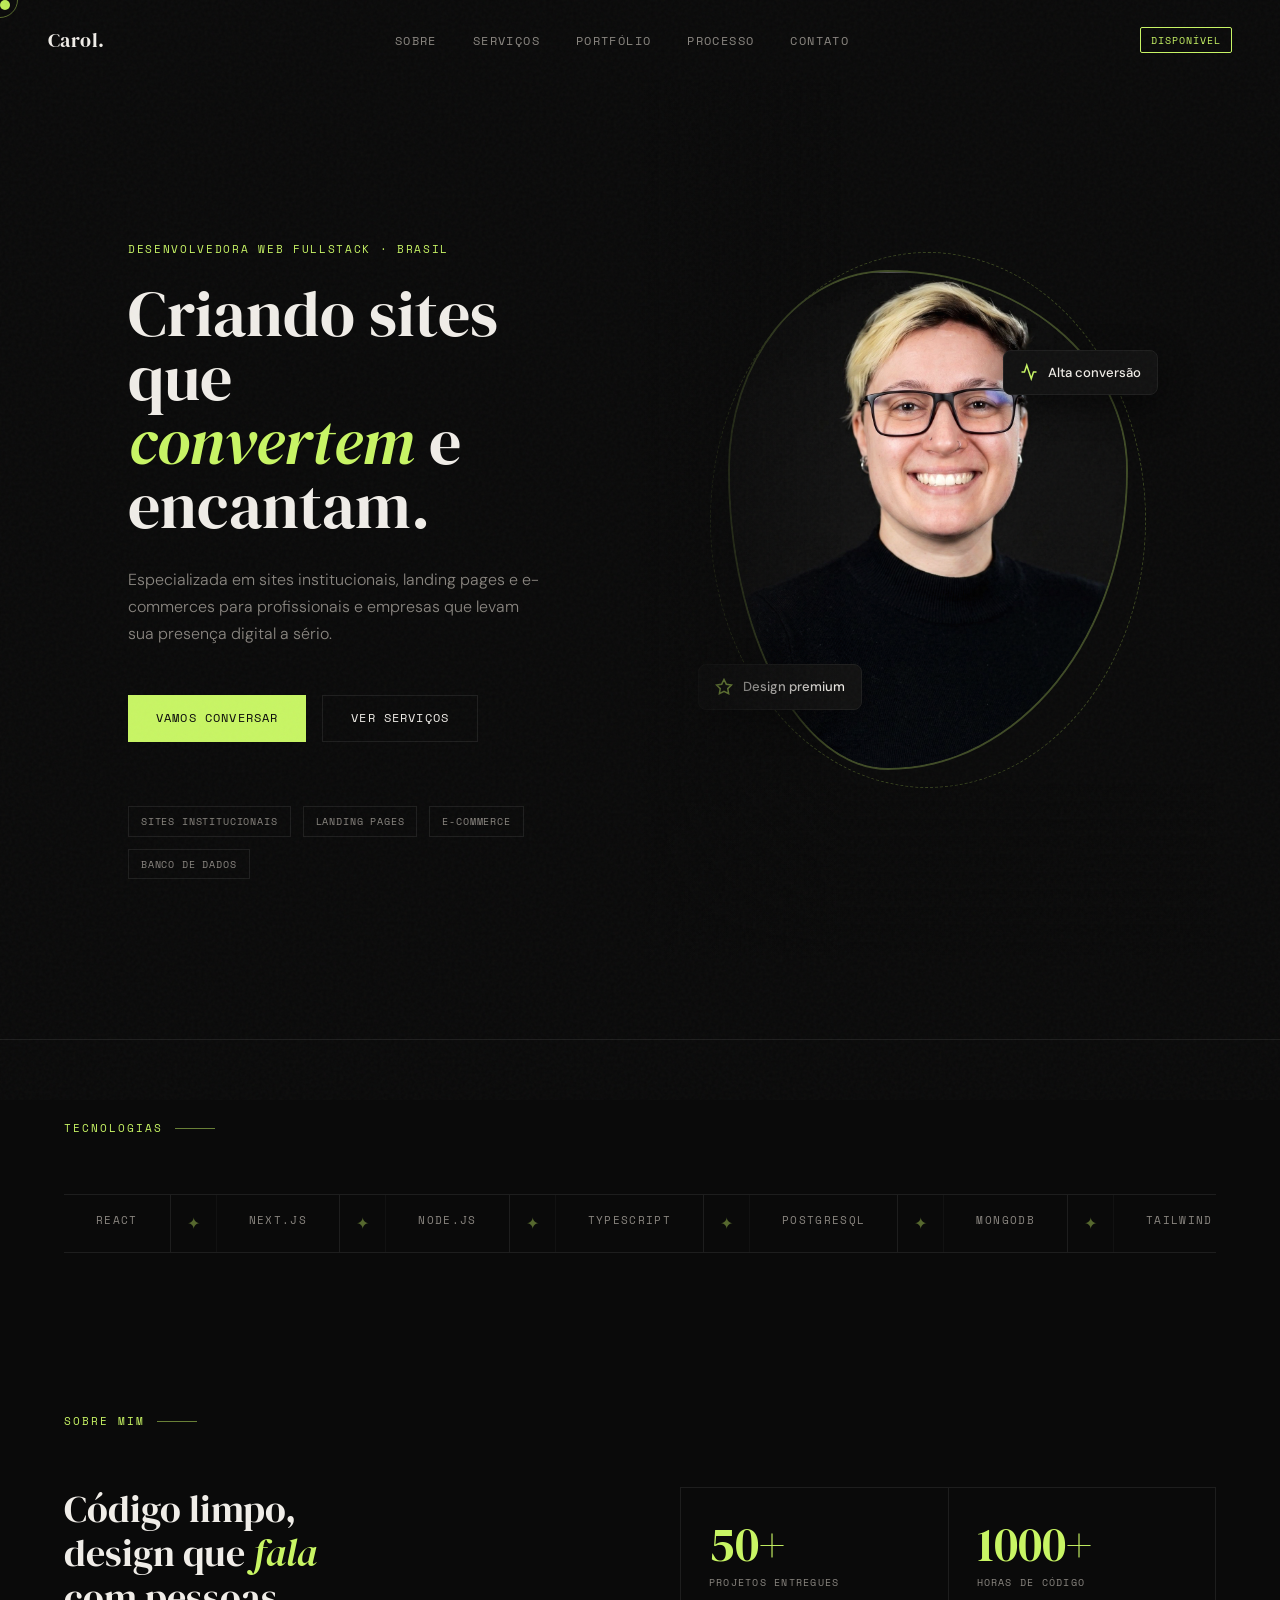
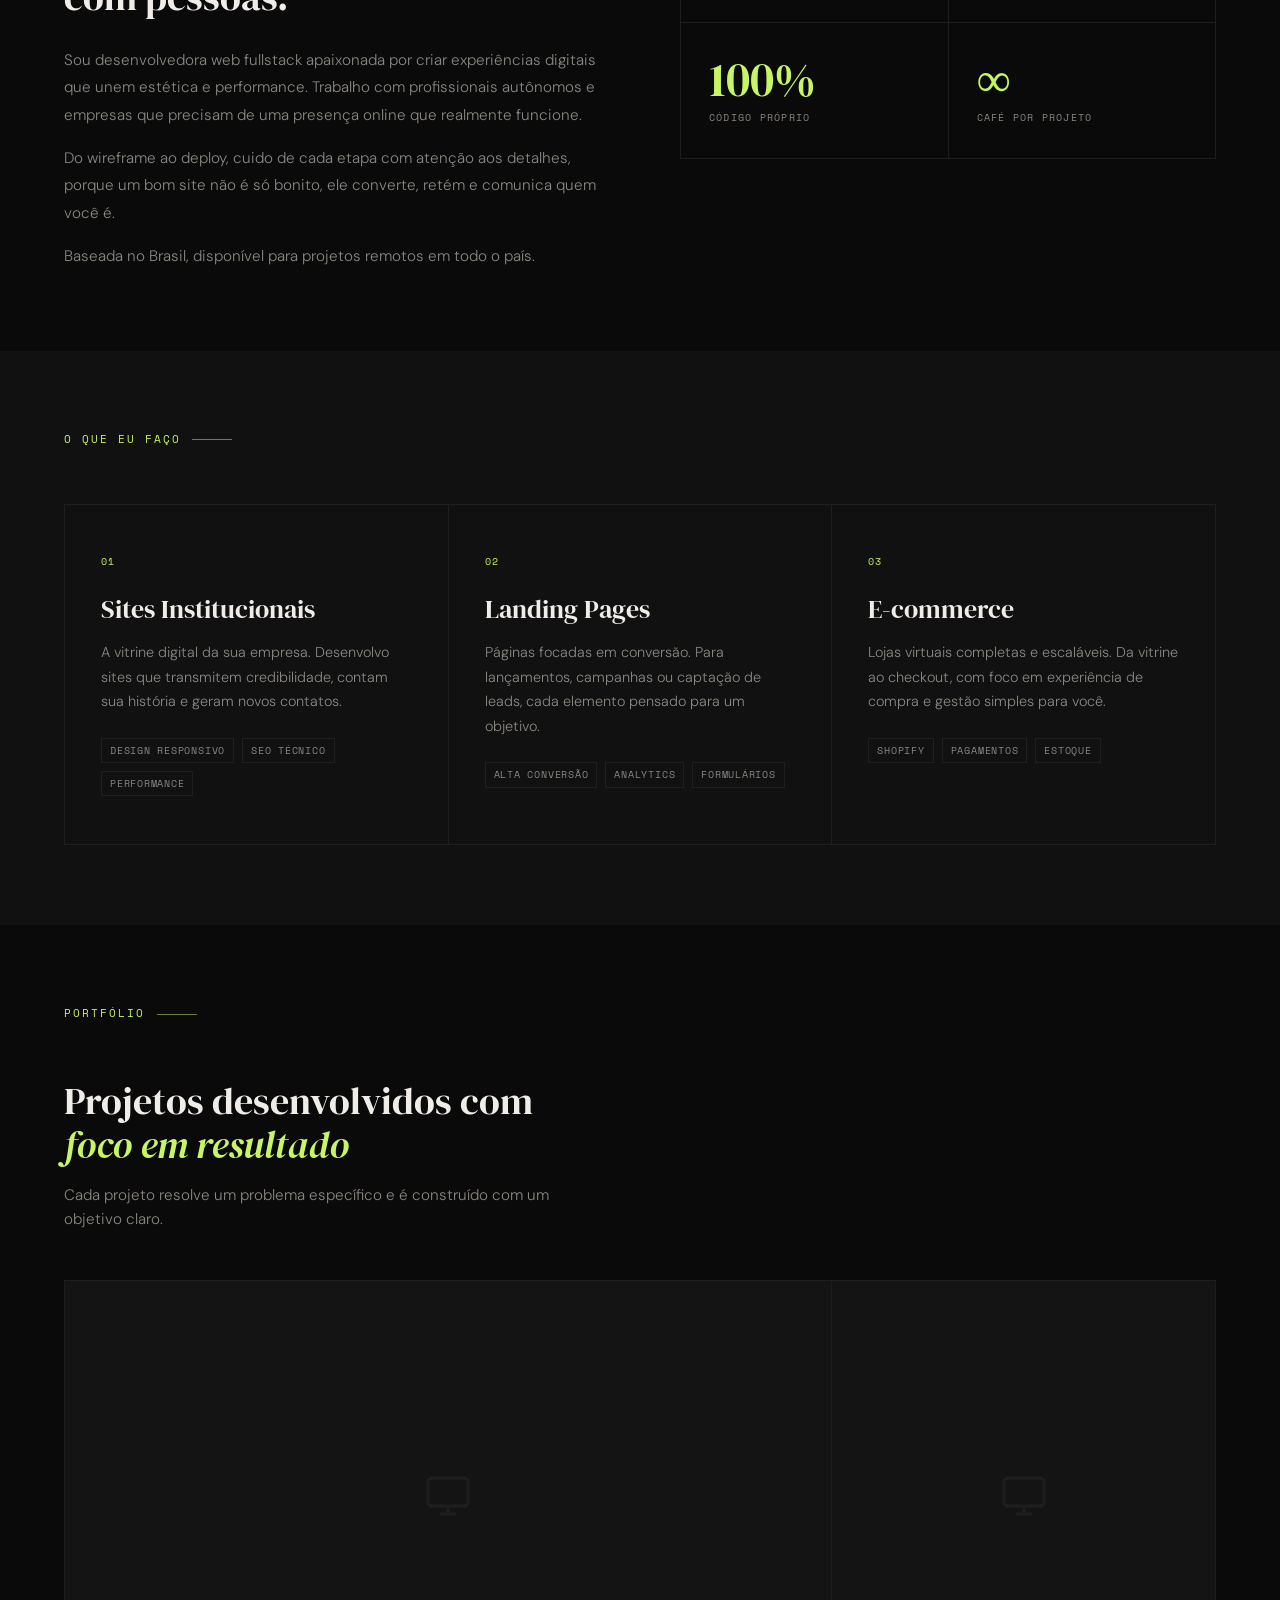
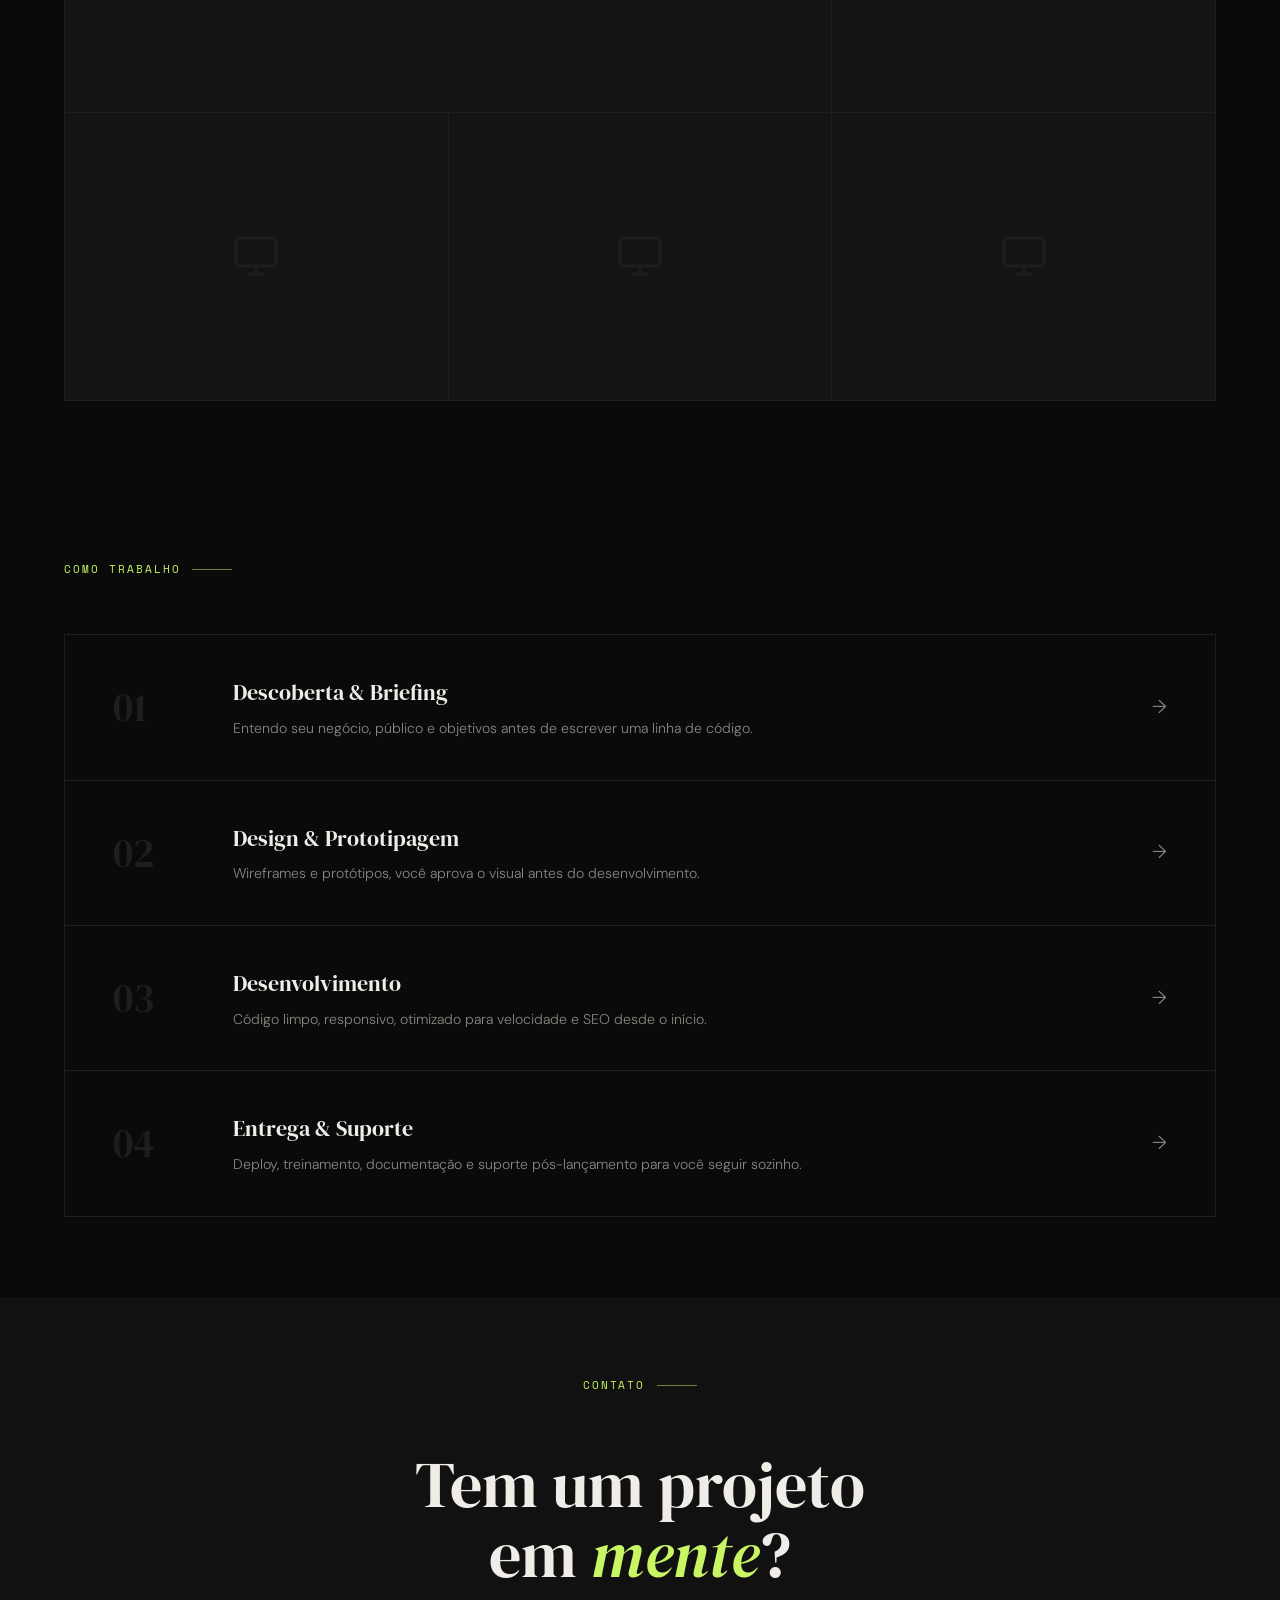
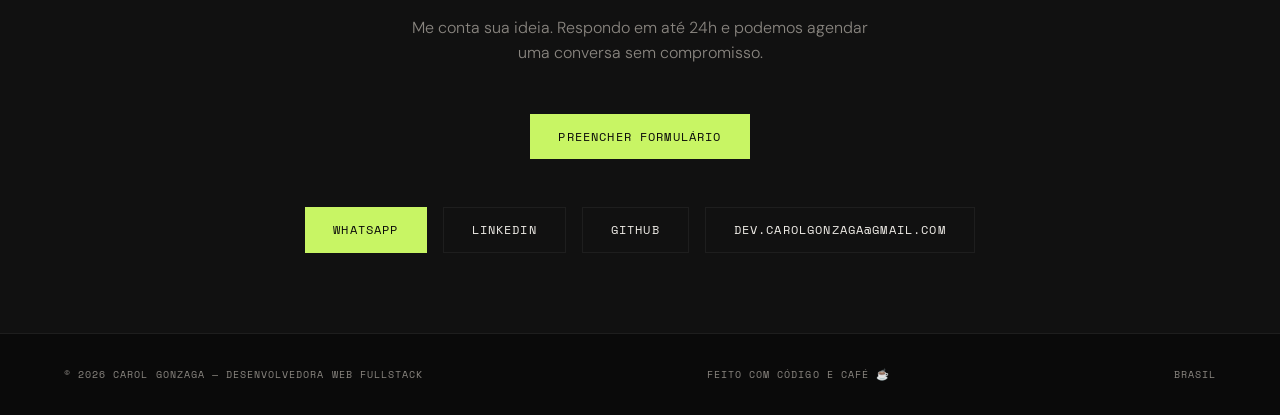
==== index.html @ db1c397b "alteracao de layout" ====
<!doctype html>
<html lang="pt-BR">
  <head>
    <meta charset="UTF-8" />
    <meta name="viewport" content="width=device-width, initial-scale=1.0" />
    <title>Carol — Desenvolvedora Web Fullstack</title>
    <link
      href="https://fonts.googleapis.com/css2?family=DM+Serif+Display:ital@0;1&family=DM+Sans:wght@300;400;500&family=Space+Mono&display=swap"
      rel="stylesheet"
    />
    <link rel="stylesheet" href="css/style.css" />
  </head>
  <body>
    <div class="grain"></div>
    <div class="cursor" id="cursor"></div>
    <div class="cursor-follower" id="follower"></div>

    <nav id="nav">
      <a href="#" class="nav-logo">Carol.</a>
      <ul class="nav-links">
        <li><a href="#sobre">Sobre</a></li>
        <li><a href="#servicos">Serviços</a></li>
        <li><a href="#portfolio">Portfólio</a></li>
        <li><a href="#processo">Processo</a></li>
        <li><a href="#contato">Contato</a></li>
      </ul>
      <span class="nav-badge">Disponível</span>
    </nav>

    <!-- HERO -->
    <section class="hero">
      <div class="hero-left">
        <p class="hero-tag">Desenvolvedora Web Fullstack · Brasil</p>
        <h1 class="hero-h1">
          Criando sites que<br /><em>convertem</em> e<br />encantam.
        </h1>
        <p class="hero-desc">
          Especializada em sites institucionais, landing pages e e-commerces
          para profissionais e empresas que levam sua presença digital a sério.
        </p>
        <div class="hero-ctas">
          <a href="#contato" class="btn-primary">Vamos conversar</a>
          <a href="#servicos" class="btn-ghost">Ver serviços</a>
        </div>
        <div class="hero-services">
          <span class="service-chip">Sites Institucionais</span>
          <span class="service-chip">Landing Pages</span>
          <span class="service-chip">E-commerce</span>
          <span class="service-chip">Banco de Dados</span>
        </div>
      </div>
      <div class="hero-right">
        <div class="hero-photo-wrap">
          <div class="hero-photo-ring" aria-hidden="true"></div>

          <div class="hero-photo-frame">
            <img src="img/carol3.jpg" alt="Carol Gonzaga" />
          </div>

          <div class="hero-photo-chip hero-chip-1">
            <svg
              viewBox="0 0 24 24"
              fill="none"
              stroke="currentColor"
              stroke-width="2"
            >
              <path
                d="M12 2l3.09 6.26L22 9.27l-5 4.87L18.18 21 12 17.77 5.82 21 7 14.14 2 9.27l6.91-1.01L12 2z"
              />
            </svg>
            Design premium
          </div>
          <div class="hero-photo-chip hero-chip-2">
            <svg
              viewBox="0 0 24 24"
              fill="none"
              stroke="currentColor"
              stroke-width="2"
            >
              <polyline points="22 12 18 12 15 21 9 3 6 12 2 12" />
            </svg>
            Alta conversão
          </div>
        </div>
      </div>
    </section>

    <!-- STACK -->
    <section id="stack" class="stack-section">
      <div class="section-label">Tecnologias</div>
      <div class="stack-scroll">
        <div class="stack-track" id="track1">
          <span class="stack-item">React</span>
          <span class="stack-sep">✦</span>
          <span class="stack-item">Next.js</span>
          <span class="stack-sep">✦</span>
          <span class="stack-item">Node.js</span>
          <span class="stack-sep">✦</span>
          <span class="stack-item">TypeScript</span>
          <span class="stack-sep">✦</span>
          <span class="stack-item">PostgreSQL</span>
          <span class="stack-sep">✦</span>
          <span class="stack-item">MongoDB</span>
          <span class="stack-sep">✦</span>
          <span class="stack-item">Tailwind CSS</span>
          <span class="stack-sep">✦</span>
          <span class="stack-item">Figma</span>
          <span class="stack-sep">✦</span>
          <span class="stack-item">Git</span>
          <span class="stack-sep">✦</span>
          <span class="stack-item">Docker</span>
          <span class="stack-sep">✦</span>
          <span class="stack-item">AWS</span>
          <span class="stack-sep">✦</span>
          <span class="stack-item">React</span>
          <span class="stack-sep">✦</span>
          <span class="stack-item">Next.js</span>
          <span class="stack-sep">✦</span>
          <span class="stack-item">Node.js</span>
          <span class="stack-sep">✦</span>
          <span class="stack-item">TypeScript</span>
          <span class="stack-sep">✦</span>
          <span class="stack-item">PostgreSQL</span>
          <span class="stack-sep">✦</span>
          <span class="stack-item">MongoDB</span>
          <span class="stack-sep">✦</span>
          <span class="stack-item">Tailwind CSS</span>
          <span class="stack-sep">✦</span>
          <span class="stack-item">Figma</span>
          <span class="stack-sep">✦</span>
          <span class="stack-item">Git</span>
          <span class="stack-sep">✦</span>
          <span class="stack-item">Docker</span>
          <span class="stack-sep">✦</span>
          <span class="stack-item">AWS</span>
          <span class="stack-sep">✦</span>
        </div>
      </div>
    </section>

    <!-- SOBRE -->
    <section id="sobre">
      <div class="section-label">Sobre mim</div>
      <div class="about-grid">
        <div>
          <h2 class="about-h2">
            Código limpo,<br />design que <em>fala</em><br />com pessoas.
          </h2>
          <div class="about-text">
            <p>
              Sou desenvolvedora web fullstack apaixonada por criar experiências
              digitais que unem estética e performance. Trabalho com
              profissionais autônomos e empresas que precisam de uma presença
              online que realmente funcione.
            </p>
            <p>
              Do wireframe ao deploy, cuido de cada etapa com atenção aos
              detalhes, porque um bom site não é só bonito, ele converte, retém
              e comunica quem você é.
            </p>
            <p>
              Baseada no Brasil, disponível para projetos remotos em todo o
              país.
            </p>
          </div>
        </div>
        <div class="stats-grid">
          <div class="stat-box">
            <div class="stat-num">50+</div>
            <div class="stat-label">Projetos entregues</div>
          </div>
          <div class="stat-box">
            <div class="stat-num">1000+</div>
            <div class="stat-label">Horas de código</div>
          </div>
          <div class="stat-box">
            <div class="stat-num">100%</div>
            <div class="stat-label">Código próprio</div>
          </div>
          <div class="stat-box">
            <div class="stat-num">∞</div>
            <div class="stat-label">Café por projeto</div>
          </div>
        </div>
      </div>
    </section>

    <!-- SERVIÇOS -->
    <section id="servicos">
      <div class="section-label">O que eu faço</div>
      <div class="services-grid">
        <div class="service-card">
          <div class="service-num">01</div>
          <h3 class="service-title">Sites Institucionais</h3>
          <p class="service-desc">
            A vitrine digital da sua empresa. Desenvolvo sites que transmitem
            credibilidade, contam sua história e geram novos contatos.
          </p>
          <div class="service-tags">
            <span class="service-tag">Design responsivo</span>
            <span class="service-tag">SEO técnico</span>
            <span class="service-tag">Performance</span>
          </div>
        </div>
        <div class="service-card">
          <div class="service-num">02</div>
          <h3 class="service-title">Landing Pages</h3>
          <p class="service-desc">
            Páginas focadas em conversão. Para lançamentos, campanhas ou
            captação de leads, cada elemento pensado para um objetivo.
          </p>
          <div class="service-tags">
            <span class="service-tag">Alta conversão</span>
            <span class="service-tag">Analytics</span>
            <span class="service-tag">Formulários</span>
          </div>
        </div>
        <div class="service-card">
          <div class="service-num">03</div>
          <h3 class="service-title">E-commerce</h3>
          <p class="service-desc">
            Lojas virtuais completas e escaláveis. Da vitrine ao checkout, com
            foco em experiência de compra e gestão simples para você.
          </p>
          <div class="service-tags">
            <span class="service-tag">Shopify</span>
            <span class="service-tag">Pagamentos</span>
            <span class="service-tag">Estoque</span>
          </div>
        </div>
      </div>
    </section>

    <!-- PORTFOLIO -->
    <section id="portfolio">
      <div class="section-label">Portfólio</div>
      <div class="portfolio-header reveal">
        <h2 class="portfolio-h2">
          Projetos desenvolvidos com<br /><em>foco em resultado</em>
        </h2>
        <p class="portfolio-sub">
          Cada projeto resolve um problema específico e é construído com um
          objetivo claro.
        </p>
      </div>

      <div class="portfolio-grid reveal">
        <article class="portfolio-item">
          <div class="portfolio-placeholder">
            <svg
              viewBox="0 0 24 24"
              fill="none"
              stroke="currentColor"
              stroke-width="1.5"
            >
              <rect x="2" y="3" width="20" height="14" rx="2" />
              <path d="M8 21h8M12 17v4" />
            </svg>
          </div>
          <div class="portfolio-overlay">
            <div class="port-cat">Site Institucional</div>
            <h3 class="port-title">Clínica Dr. Mendes</h3>
            <div class="port-detail-list">
              <div class="port-detail-item">
                <strong>Problema</strong> Baixa presença digital e pouca
                captação online
              </div>
              <div class="port-detail-item">
                <strong>Solução</strong> Estrutura otimizada para conversão +
                formulário
              </div>
              <div class="port-detail-item">
                <strong>Resultado</strong> Aumento na geração de contatos nas
                primeiras semanas
              </div>
            </div>
            <a href="#" class="btn-ghost">Ver projeto</a>
          </div>
        </article>

        <article class="portfolio-item">
          <div class="portfolio-placeholder">
            <svg
              viewBox="0 0 24 24"
              fill="none"
              stroke="currentColor"
              stroke-width="1.5"
            >
              <rect x="2" y="3" width="20" height="14" rx="2" />
              <path d="M8 21h8M12 17v4" />
            </svg>
          </div>
          <div class="portfolio-overlay">
            <div class="port-cat">Landing Page</div>
            <h3 class="port-title">Adv. Carvalho</h3>
            <div class="port-detail-list">
              <div class="port-detail-item">
                <strong>Problema</strong> Tráfego sem conversão
              </div>
              <div class="port-detail-item">
                <strong>Solução</strong> Página com proposta de valor e CTA
                direto
              </div>
              <div class="port-detail-item">
                <strong>Resultado</strong> Aumento significativo na geração de
                leads
              </div>
            </div>
            <a href="#" class="btn-ghost">Ver projeto</a>
          </div>
        </article>

        <article class="portfolio-item">
          <div class="portfolio-placeholder">
            <svg
              viewBox="0 0 24 24"
              fill="none"
              stroke="currentColor"
              stroke-width="1.5"
            >
              <rect x="2" y="3" width="20" height="14" rx="2" />
              <path d="M8 21h8M12 17v4" />
            </svg>
          </div>
          <div class="portfolio-overlay">
            <div class="port-cat">E-commerce</div>
            <h3 class="port-title">Empório Artesanal</h3>
            <div class="port-detail-list">
              <div class="port-detail-item">
                <strong>Problema</strong> Dificuldade em escalar vendas online
              </div>
              <div class="port-detail-item">
                <strong>Solução</strong> Loja com navegação simplificada e
                checkout
              </div>
              <div class="port-detail-item">
                <strong>Resultado</strong> Crescimento consistente nas vendas
              </div>
            </div>
            <a href="#" class="btn-ghost">Ver projeto</a>
          </div>
        </article>

        <article class="portfolio-item">
          <div class="portfolio-placeholder">
            <svg
              viewBox="0 0 24 24"
              fill="none"
              stroke="currentColor"
              stroke-width="1.5"
            >
              <rect x="2" y="3" width="20" height="14" rx="2" />
              <path d="M8 21h8M12 17v4" />
            </svg>
          </div>
          <div class="portfolio-overlay">
            <div class="port-cat">Site Institucional</div>
            <h3 class="port-title">Consultório Vital</h3>
            <div class="port-detail-list">
              <div class="port-detail-item">
                <strong>Problema</strong> Presença digital genérica, sem
                diferenciação
              </div>
              <div class="port-detail-item">
                <strong>Solução</strong> Redesign focado em autoridade e
                captação
              </div>
              <div class="port-detail-item">
                <strong>Resultado</strong> Aumento expressivo nos agendamentos
                via site
              </div>
            </div>
            <a href="#" class="btn-ghost">Ver projeto</a>
          </div>
        </article>

        <article class="portfolio-item">
          <div class="portfolio-placeholder">
            <svg
              viewBox="0 0 24 24"
              fill="none"
              stroke="currentColor"
              stroke-width="1.5"
            >
              <rect x="2" y="3" width="20" height="14" rx="2" />
              <path d="M8 21h8M12 17v4" />
            </svg>
          </div>
          <div class="portfolio-overlay">
            <div class="port-cat">Landing Page</div>
            <h3 class="port-title">Lançamento Digital</h3>
            <div class="port-detail-list">
              <div class="port-detail-item">
                <strong>Problema</strong> Custo por lead muito alto e baixo
                engajamento
              </div>
              <div class="port-detail-item">
                <strong>Solução</strong> Página focada em escaneabilidade e
                gatilhos mentais
              </div>
              <div class="port-detail-item">
                <strong>Resultado</strong> Redução de 45% no custo por lead e
                recorde de inscrições
              </div>
            </div>
            <a href="#" class="btn-ghost">Ver projeto</a>
          </div>
        </article>
      </div>
    </section>

    <!-- PROCESSO -->
    <section id="processo">
      <div class="section-label">Como trabalho</div>
      <div class="process-list">
        <div class="process-item">
          <div class="process-n">01</div>
          <div>
            <div class="process-title">Descoberta & Briefing</div>
            <div class="process-desc">
              Entendo seu negócio, público e objetivos antes de escrever uma
              linha de código.
            </div>
          </div>
          <div class="process-arrow">→</div>
        </div>
        <div class="process-item">
          <div class="process-n">02</div>
          <div>
            <div class="process-title">Design & Prototipagem</div>
            <div class="process-desc">
              Wireframes e protótipos, você aprova o visual antes do
              desenvolvimento.
            </div>
          </div>
          <div class="process-arrow">→</div>
        </div>
        <div class="process-item">
          <div class="process-n">03</div>
          <div>
            <div class="process-title">Desenvolvimento</div>
            <div class="process-desc">
              Código limpo, responsivo, otimizado para velocidade e SEO desde o
              início.
            </div>
          </div>
          <div class="process-arrow">→</div>
        </div>
        <div class="process-item">
          <div class="process-n">04</div>
          <div>
            <div class="process-title">Entrega & Suporte</div>
            <div class="process-desc">
              Deploy, treinamento, documentação e suporte pós-lançamento para
              você seguir sozinho.
            </div>
          </div>
          <div class="process-arrow">→</div>
        </div>
      </div>
    </section>

    <!-- CONTATO -->
    <section id="contato">
      <div class="section-label" style="justify-content: center">Contato</div>
      <h2 class="contact-h2">Tem um projeto<br />em <em>mente</em>?</h2>
      <p class="contact-sub">
        Me conta sua ideia. Respondo em até 24h e podemos agendar uma conversa
        sem compromisso.
      </p>
      <button
        id="openModalBtn"
        class="btn-primary reveal"
        style="
          margin: 0 auto 48px auto;
          display: block;
          border: none;
          font-family: var(--mono);
          font-size: 0.72rem;
          letter-spacing: 0.1em;
          text-transform: uppercase;
          padding: 14px 28px;
          cursor: none;
        "
      >
        Preencher Formulário
      </button>
      <div class="contact-links reveal">
        <a
          href="https://wa.me/5511912986866"
          class="btn-primary"
          target="_blank"
        >
          WhatsApp
        </a>

        <a
          href="https://www.linkedin.com/in/anacquesta/"
          class="btn-ghost"
          target="_blank"
        >
          LinkedIn
        </a>

        <a
          href="https://github.com/CarolGonzaga"
          class="btn-ghost"
          target="_blank"
        >
          GitHub
        </a>

        <a href="mailto:dev.carolgonzaga@gmail.com" class="btn-ghost">
          dev.carolgonzaga@gmail.com
        </a>
      </div>
    </section>

    <footer>
      <span
        >© <span id="year"></span> Carol Gonzaga — Desenvolvedora Web
        Fullstack</span
      >
      <span>Feito com código e café ☕</span>
      <span>Brasil</span>
    </footer>

    <div id="contactModal" class="modal-overlay" aria-hidden="true">
      <div class="modal-content">
        <button id="closeModalBtn" class="modal-close" aria-label="Fechar">
          &times;
        </button>
        <h3 class="modal-title">Fale comigo</h3>
        <form class="modal-form" id="contactForm" novalidate>
          <div class="form-group">
            <label for="nome">Nome completo</label>
            <input
              type="text"
              id="nome"
              name="nome"
              placeholder="Seu nome"
              required
            />
          </div>
          <div class="form-group">
            <label for="email">E-mail</label>
            <input
              type="email"
              id="email"
              name="email"
              placeholder="seu@email.com"
              required
            />
          </div>
          <div class="form-group">
            <label for="servico">Serviço de interesse</label>
            <select id="servico" name="servico" required>
              <option value="" disabled selected>Selecione um serviço</option>
              <option value="landing">Landing Page</option>
              <option value="institucional">Site Institucional</option>
              <option value="ecommerce">E-commerce</option>
              <option value="outro">Outro</option>
            </select>
          </div>
          <div class="form-group">
            <label for="mensagem">Mensagem</label>
            <textarea
              id="mensagem"
              name="mensagem"
              placeholder="Descreva seu projeto..."
              required
            ></textarea>
          </div>
          <button
            type="submit"
            class="btn-primary"
            style="width: 100%; border: none; cursor: none"
          >
            Enviar mensagem
          </button>
        </form>
      </div>
    </div>
    <script src="js/main.js" defer></script>
  </body>
</html>
---- css/style.css ----
:root {
  --bg: #0a0a0a;
  --surface: #111111;
  --border: #1e1e1e;
  --text: #f0ede8;
  --muted: #8a8680;
  --accent: #c8f564;
  --accent2: #7c6af5;
  --serif: "DM Serif Display", Georgia, serif;
  --sans: "DM Sans", sans-serif;
  --mono: "Space Mono", monospace;
}
*,
*::before,
*::after {
  box-sizing: border-box;
  margin: 0;
  padding: 0;
}
html {
  scroll-behavior: smooth;
}
body {
  background: var(--bg);
  color: var(--text);
  font-family: var(--sans);
  font-weight: 300;
  line-height: 1.6;
  overflow-x: hidden;
  cursor: none;
}
/* Custom cursor */
.cursor {
  width: 10px;
  height: 10px;
  background: var(--accent);
  border-radius: 50%;
  position: fixed;
  top: 0;
  left: 0;
  pointer-events: none;
  z-index: 10002; /* Aumentado para ficar acima do modal */
  transition: transform 0.15s ease;
  mix-blend-mode: difference;
}
.cursor-follower {
  width: 36px;
  height: 36px;
  border: 1px solid rgba(200, 245, 100, 0.4);
  border-radius: 50%;
  position: fixed;
  top: 0;
  left: 0;
  pointer-events: none;
  z-index: 10001; /* Aumentado para ficar acima do modal */
  transition: transform 0.35s ease;
}
/* Nav */
nav {
  position: fixed;
  top: 0;
  left: 0;
  right: 0;
  z-index: 100;
  padding: 24px 48px;
  display: flex;
  align-items: center;
  justify-content: space-between;
  border-bottom: 1px solid transparent;
  transition:
    border-color 0.3s,
    backdrop-filter 0.3s,
    background 0.3s;
}
nav.scrolled {
  border-color: var(--border);
  backdrop-filter: blur(20px);
  background: rgba(10, 10, 10, 0.8);
}
.nav-logo {
  font-family: var(--serif);
  font-size: 1.25rem;
  color: var(--text);
  text-decoration: none;
  letter-spacing: 0.02em;
}
.nav-links {
  display: flex;
  gap: 36px;
  list-style: none;
}
.nav-links a {
  font-family: var(--mono);
  font-size: 0.72rem;
  letter-spacing: 0.12em;
  text-transform: uppercase;
  color: var(--muted);
  text-decoration: none;
  transition: color 0.2s;
}
.nav-links a:hover {
  color: var(--accent);
}
.nav-badge {
  font-family: var(--mono);
  font-size: 0.65rem;
  letter-spacing: 0.1em;
  text-transform: uppercase;
  color: var(--accent);
  border: 1px solid var(--accent);
  padding: 4px 10px;
  border-radius: 2px;
  animation: pulse-border 2.5s ease infinite;
}
@keyframes pulse-border {
  0%,
  100% {
    opacity: 1;
  }
  50% {
    opacity: 0.5;
  }
}
/* Hero */
.hero {
  min-height: 100vh;
  display: grid;
  grid-template-columns: 1fr 1fr;
  gap: 0;
  position: relative;
  overflow: hidden;
}
.hero-left {
  display: flex;
  flex-direction: column;
  justify-content: flex-end;
  padding: 160px 64px 80px 64px;
  position: relative;
  z-index: 2;
}
.hero-tag {
  font-family: var(--mono);
  font-size: 0.7rem;
  letter-spacing: 0.15em;
  text-transform: uppercase;
  color: var(--accent);
  margin-bottom: 24px;
  opacity: 0;
  animation: fadeUp 0.8s 0.2s forwards;
}
.hero-h1 {
  font-family: var(--serif);
  font-size: clamp(3.2rem, 5vw, 5.5rem);
  line-height: 1;
  font-weight: 400;
  margin-bottom: 28px;
  opacity: 0;
  animation: fadeUp 0.8s 0.4s forwards;
}
.hero-h1 em {
  font-style: italic;
  color: var(--accent);
}
.hero-desc {
  font-size: 1rem;
  color: var(--muted);
  max-width: 420px;
  line-height: 1.7;
  margin-bottom: 48px;
  opacity: 0;
  animation: fadeUp 0.8s 0.6s forwards;
}
.hero-ctas {
  display: flex;
  gap: 16px;
  align-items: center;
  opacity: 0;
  animation: fadeUp 0.8s 0.8s forwards;
}
.btn-primary {
  background: var(--accent);
  color: #0a0a0a;
  font-family: var(--mono);
  font-size: 0.72rem;
  letter-spacing: 0.1em;
  text-transform: uppercase;
  padding: 14px 28px;
  border: none;
  cursor: none;
  text-decoration: none;
  transition:
    background 0.2s,
    transform 0.2s;
  display: inline-block;
}
.btn-primary:hover {
  background: #d4ff6e;
  transform: translateY(-2px);
}
.btn-ghost {
  color: var(--text);
  font-family: var(--mono);
  font-size: 0.72rem;
  letter-spacing: 0.1em;
  text-transform: uppercase;
  padding: 13px 28px;
  border: 1px solid var(--border);
  cursor: none;
  text-decoration: none;
  transition:
    border-color 0.2s,
    color 0.2s;
  display: inline-block;
}
.btn-ghost:hover {
  border-color: var(--accent);
  color: var(--accent);
}
.hero-services {
  display: flex;
  gap: 12px;
  margin-top: 64px;
  flex-wrap: wrap;
  opacity: 0;
  animation: fadeUp 0.8s 1s forwards;
}
.service-chip {
  font-family: var(--mono);
  font-size: 0.65rem;
  letter-spacing: 0.08em;
  text-transform: uppercase;
  color: var(--muted);
  padding: 6px 12px;
  border: 1px solid var(--border);
}
/* Hero Right — photo */
.hero-right {
  position: relative;
  display: flex;
  align-items: center;
  justify-content: center;
}

.hero-photo-wrap {
  position: relative;
  display: flex;
  align-items: center;
  justify-content: center;
  opacity: 0;
  animation: fadeIn 1.2s 0.5s forwards;
}

/* Moldura orgânica */
.hero-photo-frame {
  position: relative;
  width: 400px;
  height: 500px;
  border-radius: 40% 60% 60% 40% / 40% 40% 60% 60%;
  overflow: hidden;
  border: 2px solid rgba(200, 245, 100, 0.25);
  background: var(--surface);
  z-index: 2;
}

.hero-photo-frame img {
  width: 100%;
  height: 100%;
  object-fit: cover;
  object-position: center top;
  filter: grayscale(15%) contrast(1.05);
}

/* Anel decorativo tracejado que gira */
.hero-photo-ring {
  position: absolute;
  inset: -18px;
  border-radius: 50%;
  border: 1px dashed rgba(200, 245, 100, 0.25);
  animation: spin 30s linear infinite;
  pointer-events: none;
  z-index: 1;
}

@keyframes spin {
  to {
    transform: rotate(360deg);
  }
}

/* Chips flutuantes */
.hero-photo-chip {
  position: absolute;
  background: var(--surface);
  border: 1px solid var(--border);
  border-radius: 8px;
  padding: 0.7rem 1rem;
  display: flex;
  align-items: center;
  gap: 0.6rem;
  font-size: 0.82rem;
  font-family: var(--sans);
  font-weight: 500;
  color: var(--text);
  z-index: 3;
  box-shadow: 0 10px 30px rgba(0, 0, 0, 0.5);
}

.hero-photo-chip svg {
  width: 18px;
  height: 18px;
  color: var(--accent);
}

.hero-chip-1 {
  bottom: 60px;
  left: -30px;
  animation: float 4s ease-in-out infinite;
}

.hero-chip-2 {
  top: 80px;
  right: -30px;
  animation: float 4s ease-in-out infinite reverse;
}

@keyframes float {
  0%,
  100% {
    transform: translateY(0);
  }
  50% {
    transform: translateY(-10px);
  }
}
/* gradient overlay on photo */
.hero-right::before {
  content: "";
  position: absolute;
  inset: 0;
  background:
    linear-gradient(90deg, var(--bg) 0%, transparent 35%),
    linear-gradient(0deg, var(--bg) 0%, transparent 20%);
  z-index: 1;
}
/* Noise grain */
.grain {
  position: fixed;
  inset: -200px;
  z-index: 200;
  pointer-events: none;
  opacity: 0.035;
  background-image: url("data:image/svg+xml,%3Csvg viewBox='0 0 512 512' xmlns='http://www.w3.org/2000/svg'%3E%3Cfilter id='n'%3E%3CfeTurbulence type='fractalNoise' baseFrequency='0.75' numOctaves='4' stitchTiles='stitch'/%3E%3C/filter%3E%3Crect width='100%25' height='100%25' filter='url(%23n)'/%3E%3C/svg%3E");
  animation: grain 0.5s steps(1) infinite;
}
@keyframes grain {
  0%,
  100% {
    transform: translate(0, 0);
  }
  10% {
    transform: translate(-2%, -3%);
  }
  20% {
    transform: translate(4%, 2%);
  }
  30% {
    transform: translate(-1%, 4%);
  }
  40% {
    transform: translate(3%, -2%);
  }
  50% {
    transform: translate(-3%, 1%);
  }
  60% {
    transform: translate(1%, 3%);
  }
  70% {
    transform: translate(-4%, -1%);
  }
  80% {
    transform: translate(2%, 4%);
  }
  90% {
    transform: translate(-2%, -4%);
  }
}
/* Sections */
section {
  padding: 80px 64px;
}
.section-label {
  font-family: var(--mono);
  font-size: 0.68rem;
  letter-spacing: 0.18em;
  text-transform: uppercase;
  color: var(--accent);
  margin-bottom: 56px;
  display: flex;
  align-items: center;
  gap: 12px;
}
.section-label::after {
  content: "";
  display: block;
  width: 40px;
  height: 1px;
  background: var(--accent);
  opacity: 0.5;
}
/* About */
.about-grid {
  display: grid;
  grid-template-columns: 1fr 1fr;
  gap: 80px;
  align-items: start;
}
.about-h2 {
  font-family: var(--serif);
  font-size: clamp(2rem, 3vw, 3.2rem);
  line-height: 1.15;
  font-weight: 400;
  margin-bottom: 28px;
}
.about-h2 em {
  font-style: italic;
  color: var(--accent);
}
.about-text {
  color: var(--muted);
  line-height: 1.8;
  font-size: 0.95rem;
}
.about-text p + p {
  margin-top: 16px;
}
.stats-grid {
  display: grid;
  grid-template-columns: 1fr 1fr;
  gap: 1px;
  background: var(--border);
  border: 1px solid var(--border);
}
.stat-box {
  background: var(--bg);
  padding: 32px 28px;
}
.stat-num {
  font-family: var(--serif);
  font-size: 3rem;
  line-height: 1;
  color: var(--accent);
  margin-bottom: 6px;
}
.stat-label {
  font-family: var(--mono);
  font-size: 0.65rem;
  letter-spacing: 0.12em;
  text-transform: uppercase;
  color: var(--muted);
}
/* Services */
#servicos {
  background: var(--surface);
}
.services-grid {
  display: grid;
  grid-template-columns: repeat(3, 1fr);
  gap: 1px;
  background: var(--border);
  border: 1px solid var(--border);
}
.service-card {
  background: var(--surface);
  padding: 48px 36px;
  transition: background 0.3s;
  position: relative;
  overflow: hidden;
}
.service-card::before {
  content: "";
  position: absolute;
  top: 0;
  left: 0;
  right: 0;
  height: 2px;
  background: var(--accent);
  transform: scaleX(0);
  transform-origin: left;
  transition: transform 0.4s ease;
}
.service-card:hover::before {
  transform: scaleX(1);
}
.service-card:hover {
  background: #161616;
}
.service-num {
  font-family: var(--mono);
  font-size: 0.65rem;
  color: var(--accent);
  letter-spacing: 0.1em;
  margin-bottom: 24px;
}
.service-title {
  font-family: var(--serif);
  font-size: 1.6rem;
  font-weight: 400;
  margin-bottom: 16px;
  line-height: 1.2;
}
.service-desc {
  color: var(--muted);
  font-size: 0.9rem;
  line-height: 1.7;
  margin-bottom: 24px;
}
.service-tags {
  display: flex;
  flex-wrap: wrap;
  gap: 8px;
}
.service-tag {
  font-family: var(--mono);
  font-size: 0.6rem;
  letter-spacing: 0.08em;
  text-transform: uppercase;
  color: var(--muted);
  padding: 4px 8px;
  border: 1px solid var(--border);
}
/* Portfolio */
#portfolio {
  background: var(--bg);
}
.portfolio-header {
  margin-bottom: 48px;
}
.portfolio-h2 {
  font-family: var(--serif);
  font-size: clamp(2rem, 3vw, 3.2rem);
  line-height: 1.15;
  font-weight: 400;
  margin-bottom: 16px;
}
.portfolio-h2 em {
  font-style: italic;
  color: var(--accent);
}
.portfolio-sub {
  color: var(--muted);
  font-size: 0.95rem;
  max-width: 500px;
}
.portfolio-grid {
  display: grid;
  grid-template-columns: repeat(3, 1fr);
  gap: 1px;
  background: var(--border);
  border: 1px solid var(--border);
}
.portfolio-item {
  position: relative;
  background: var(--surface);
  aspect-ratio: 4/3;
  overflow: hidden;
}
.portfolio-item:first-child {
  grid-column: span 2;
  aspect-ratio: 16/9;
}
.portfolio-placeholder {
  position: absolute;
  inset: 0;
  display: flex;
  align-items: center;
  justify-content: center;
  background: #141414;
}
.portfolio-placeholder svg {
  width: 48px;
  color: var(--border);
}
.portfolio-overlay {
  position: absolute;
  inset: 0;
  background: rgba(10, 10, 10, 0.92);
  backdrop-filter: blur(8px);
  padding: 40px;
  display: flex;
  flex-direction: column;
  justify-content: center;
  align-items: flex-start;
  opacity: 0;
  transition: opacity 0.3s ease;
}
.portfolio-item:hover .portfolio-overlay {
  opacity: 1;
}
.port-cat {
  font-family: var(--mono);
  font-size: 0.65rem;
  letter-spacing: 0.1em;
  text-transform: uppercase;
  color: var(--accent);
  margin-bottom: 8px;
}
.port-title {
  font-family: var(--serif);
  font-size: 1.8rem;
  font-weight: 400;
  margin-bottom: 24px;
  color: var(--text);
}
.port-detail-list {
  display: flex;
  flex-direction: column;
  gap: 12px;
  margin-bottom: 32px;
}
.port-detail-item {
  font-size: 0.85rem;
  color: var(--text);
  line-height: 1.5;
}
.port-detail-item strong {
  font-family: var(--mono);
  font-size: 0.6rem;
  letter-spacing: 0.08em;
  text-transform: uppercase;
  color: var(--muted);
  display: block;
  margin-bottom: 2px;
}
/* Desktop: Faz o Card 2 esticar para acompanhar a altura do Card 1 */
@media (min-width: 901px) {
  .portfolio-item:nth-child(2) {
    aspect-ratio: auto;
    height: 100%;
  }
}

/* Stack */
.stack-section {
  border-top: 1px solid var(--border);
}
.stack-scroll {
  display: flex;
  gap: 0;
  overflow: hidden;
  border: 1px solid var(--border);
  border-left: none;
  border-right: none;
  margin-top: 48px;
}
.stack-track {
  display: flex;
  gap: 0;
  animation: marquee 20s linear infinite;
  flex-shrink: 0;
}
.stack-item {
  font-family: var(--mono);
  font-size: 0.7rem;
  letter-spacing: 0.12em;
  text-transform: uppercase;
  color: var(--muted);
  padding: 16px 32px;
  border-right: 1px solid var(--border);
  white-space: nowrap;
  transition: color 0.2s;
}
.stack-item:hover {
  color: var(--accent);
}
.stack-sep {
  color: var(--accent);
  padding: 16px 16px;
  border-right: 1px solid var(--border);
  opacity: 0.4;
}
@keyframes marquee {
  0% {
    transform: translateX(0);
  }
  100% {
    transform: translateX(-50%);
  }
}
/* Process */
.process-list {
  display: flex;
  flex-direction: column;
  gap: 1px;
  background: var(--border);
  border: 1px solid var(--border);
}
.process-item {
  background: var(--bg);
  padding: 40px 48px;
  display: grid;
  grid-template-columns: 80px 1fr auto;
  align-items: center;
  gap: 40px;
  transition: background 0.3s;
  cursor: default;
}
.process-item:hover {
  background: #111;
}
.process-n {
  font-family: var(--serif);
  font-size: 2.5rem;
  color: var(--border);
  line-height: 1;
  transition: color 0.3s;
}
.process-item:hover .process-n {
  color: var(--accent);
}
.process-title {
  font-family: var(--serif);
  font-size: 1.4rem;
  font-weight: 400;
  margin-bottom: 6px;
}
.process-desc {
  color: var(--muted);
  font-size: 0.88rem;
}
.process-arrow {
  color: var(--muted);
  font-size: 1.2rem;
  transition:
    color 0.3s,
    transform 0.3s;
}
.process-item:hover .process-arrow {
  color: var(--accent);
  transform: translateX(4px);
}
/* Contact */
#contato {
  background: var(--surface);
  text-align: center;
}
.contact-h2 {
  font-family: var(--serif);
  font-size: clamp(2.5rem, 5vw, 5rem);
  font-weight: 400;
  line-height: 1.1;
  margin-bottom: 24px;
}
.contact-h2 em {
  font-style: italic;
  color: var(--accent);
}
.contact-sub {
  color: var(--muted);
  font-size: 1rem;
  margin-bottom: 48px;
  max-width: 480px;
  margin-left: auto;
  margin-right: auto;
}
.contact-links {
  display: flex;
  gap: 16px;
  justify-content: center;
  flex-wrap: wrap;
}
/* Footer */
footer {
  border-top: 1px solid var(--border);
  padding: 32px 64px;
  display: flex;
  justify-content: space-between;
  align-items: center;
  font-family: var(--mono);
  font-size: 0.65rem;
  letter-spacing: 0.1em;
  color: var(--muted);
  text-transform: uppercase;
}
/* Animations */
@keyframes fadeUp {
  from {
    opacity: 0;
    transform: translateY(24px);
  }
  to {
    opacity: 1;
    transform: translateY(0);
  }
}
@keyframes fadeIn {
  from {
    opacity: 0;
  }
  to {
    opacity: 1;
  }
}
.reveal {
  opacity: 0;
  transform: translateY(32px);
  transition:
    opacity 0.7s ease,
    transform 0.7s ease;
}
.reveal.visible {
  opacity: 1;
  transform: translateY(0);
}

/* =========================================
         Modal de Contato
      ========================================= */
.modal-overlay {
  position: fixed;
  inset: 0;
  background: rgba(10, 10, 10, 0.85);
  backdrop-filter: blur(10px);
  z-index: 10000;
  display: flex;
  align-items: center;
  justify-content: center;
  opacity: 0;
  visibility: hidden;
  transition:
    opacity 0.3s ease,
    visibility 0.3s ease;
}
.modal-overlay.active {
  opacity: 1;
  visibility: visible;
}

.modal-content {
  background: var(--surface);
  border: 1px solid var(--border);
  border-radius: 8px;
  padding: 40px;
  width: 90%;
  max-width: 500px;
  position: relative;
  transform: translateY(20px);
  transition: transform 0.3s ease;
  text-align: left;
}
.modal-overlay.active .modal-content {
  transform: translateY(0);
}

.modal-close {
  position: absolute;
  top: 16px;
  right: 20px;
  background: transparent;
  border: none;
  color: var(--muted);
  font-size: 2rem;
  cursor: none;
  transition: color 0.2s;
  line-height: 1;
}
.modal-close:hover {
  color: var(--accent);
}

.modal-title {
  font-family: var(--serif);
  font-size: 2rem;
  color: var(--text);
  margin-bottom: 24px;
  font-weight: 400;
}

/* Formulário */
.modal-form {
  display: flex;
  flex-direction: column;
  gap: 16px;
}
.form-group {
  display: flex;
  flex-direction: column;
  gap: 8px;
}
.form-group label {
  font-family: var(--mono);
  font-size: 0.65rem;
  letter-spacing: 0.1em;
  text-transform: uppercase;
  color: var(--muted);
}
.form-group input,
.form-group select,
.form-group textarea {
  background: var(--bg);
  border: 1px solid var(--border);
  color: var(--text);
  padding: 12px 16px;
  font-family: var(--sans);
  font-size: 0.9rem;
  border-radius: 4px;
  outline: none;
  transition: border-color 0.2s;
  cursor: none;
}
.form-group textarea {
  min-height: 100px;
  resize: vertical;
}
.form-group input:focus,
.form-group select:focus,
.form-group textarea:focus {
  border-color: var(--accent);
}
/* Customizando a seta do Select */
.form-group select {
  appearance: none;
  background-image: url("data:image/svg+xml,%3Csvg xmlns='http://www.w3.org/2000/svg' width='16' height='16' viewBox='0 0 24 24' fill='none' stroke='%238a8680' stroke-width='2'%3E%3Cpath d='m6 9 6 6 6-6'/%3E%3C/svg%3E");
  background-repeat: no-repeat;
  background-position: right 1rem center;
}
.form-group select option {
  background: var(--surface);
}
/* Responsive */
@media (max-width: 900px) {
  nav {
    padding: 20px 24px;
  }
  .nav-links {
    display: none;
  }
  section {
    padding: 80px 24px;
  }
  .hero {
    grid-template-columns: 1fr;
  }
  .hero-left {
    padding: 120px 24px 60px;
  }
  .hero-right {
    height: 60vw;
    position: relative;
  }
  .about-grid {
    grid-template-columns: 1fr;
    gap: 40px;
  }
  .services-grid {
    grid-template-columns: 1fr;
  }
  .portfolio-grid {
    grid-template-columns: 1fr;
  }
  .portfolio-item:first-child {
    grid-column: span 1;
    aspect-ratio: 4/3;
  }
  .portfolio-overlay {
    padding: 24px;
  }
  footer {
    flex-direction: column;
    gap: 12px;
    text-align: center;
    padding: 24px;
  }
}
/* Ajustes de Responsividade (Telas até 900px) */
@media (max-width: 900px) {
  nav {
    padding: 20px 24px;
  }

  .nav-links,
  .nav-badge {
    display: none;
  }

  section {
    padding: 50px 24px; /* Diminuído o espaçamento entre seções */
    text-align: center;
  }

  .section-label {
    justify-content: center;
    margin-bottom: 32px;
  }

  /* --- HERO --- */
  .hero {
    grid-template-columns: 1fr;
    display: flex;
    flex-direction: column-reverse;
    gap: 40px;
    padding-top: 100px;
    min-height: auto;
  }

  .hero-left {
    padding: 0;
    align-items: center;
  }

  .hero-h1 {
    font-size: 2.8rem;
  }

  .hero-ctas {
    justify-content: center;
    width: 100%;
  }

  .hero-right {
    height: auto;
    padding: 20px 0;
  }

  .hero-photo-frame {
    width: 260px;
    height: 320px;
  }

  .hero-photo-ring {
    inset: -12px;
  }

  .hero-photo-chip {
    display: none;
  }

  /* --- PORTFÓLIO (Ajuste de Altura Adaptável) --- */
  .portfolio-grid {
    grid-template-columns: 1fr !important;
    gap: 24px; /* Espaço entre os cards no mobile */
    background: transparent; /* Remove as linhas de borda do grid no mobile se preferir */
    border: none;
  }

  .portfolio-item,
  .portfolio-item:first-child {
    grid-column: span 1 !important;
    height: auto !important; /* Altura agora depende do conteúdo */
    aspect-ratio: auto !important; /* Remove o quadrado fixo */
    display: flex;
    flex-direction: column;
    border: 1px solid var(--border);
  }

  .portfolio-placeholder {
    position: relative; /* Foto no topo */
    width: 100%;
    aspect-ratio: 16/9;
  }

  .portfolio-overlay {
    position: relative; /* Informações abaixo da foto */
    opacity: 1; /* Sempre visível no mobile (sem hover) */
    backdrop-filter: none;
    background: var(--surface);
    padding: 32px 24px;
    width: 100%;
  }

  .port-title {
    font-size: 1.5rem;
    margin-bottom: 16px;
  }

  .port-detail-list {
    margin-bottom: 24px;
  }

  /* --- COMO TRABALHO (Coluna e sem setas) --- */
  .process-item {
    display: flex;
    flex-direction: column; /* De linha para coluna */
    align-items: center;
    text-align: center;
    gap: 16px;
    padding: 40px 24px;
  }

  .process-n {
    margin-bottom: 8px;
  }

  .process-arrow {
    display: none; /* Remove as setas no mobile */
  }

  /* --- CONTATO --- */
  .contact-links {
    flex-direction: column;
    align-items: center;
    width: 100%;
  }

  .contact-links a {
    width: 100%;
    max-width: 350px;
  }
}
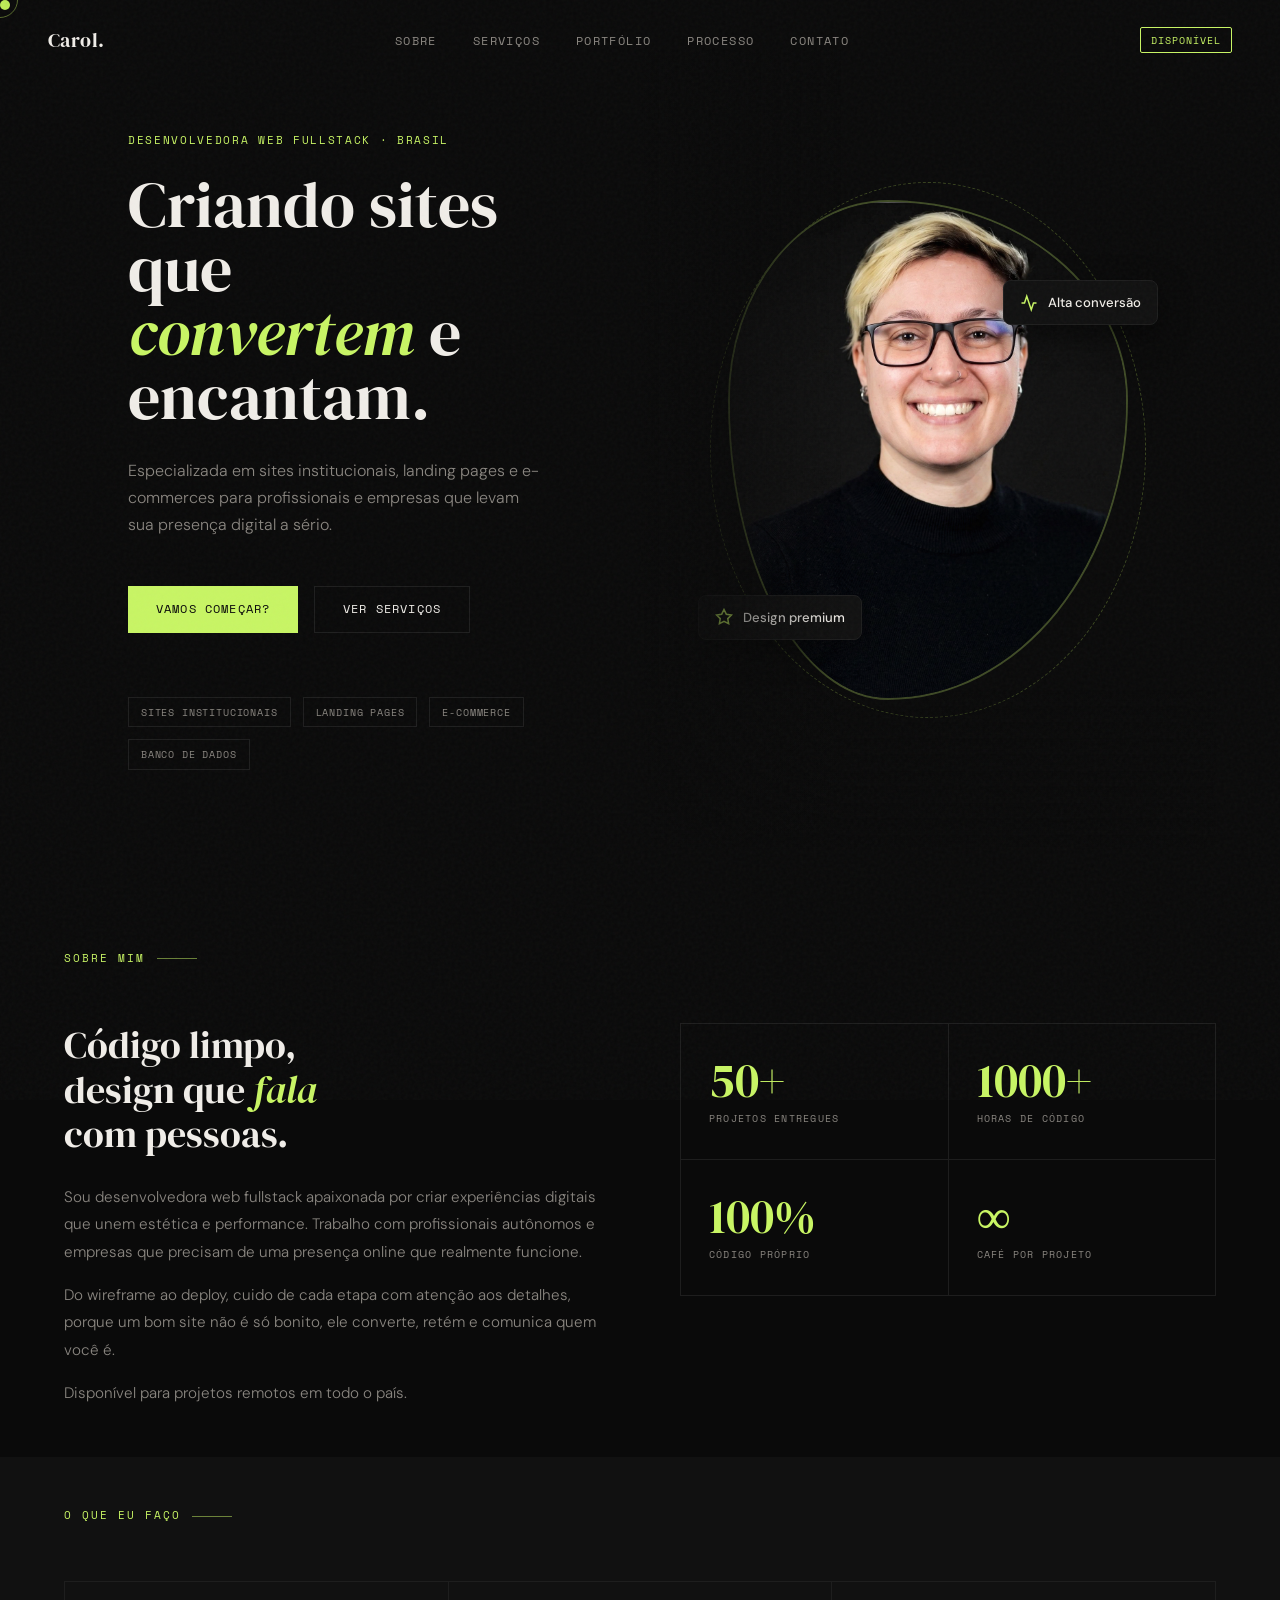
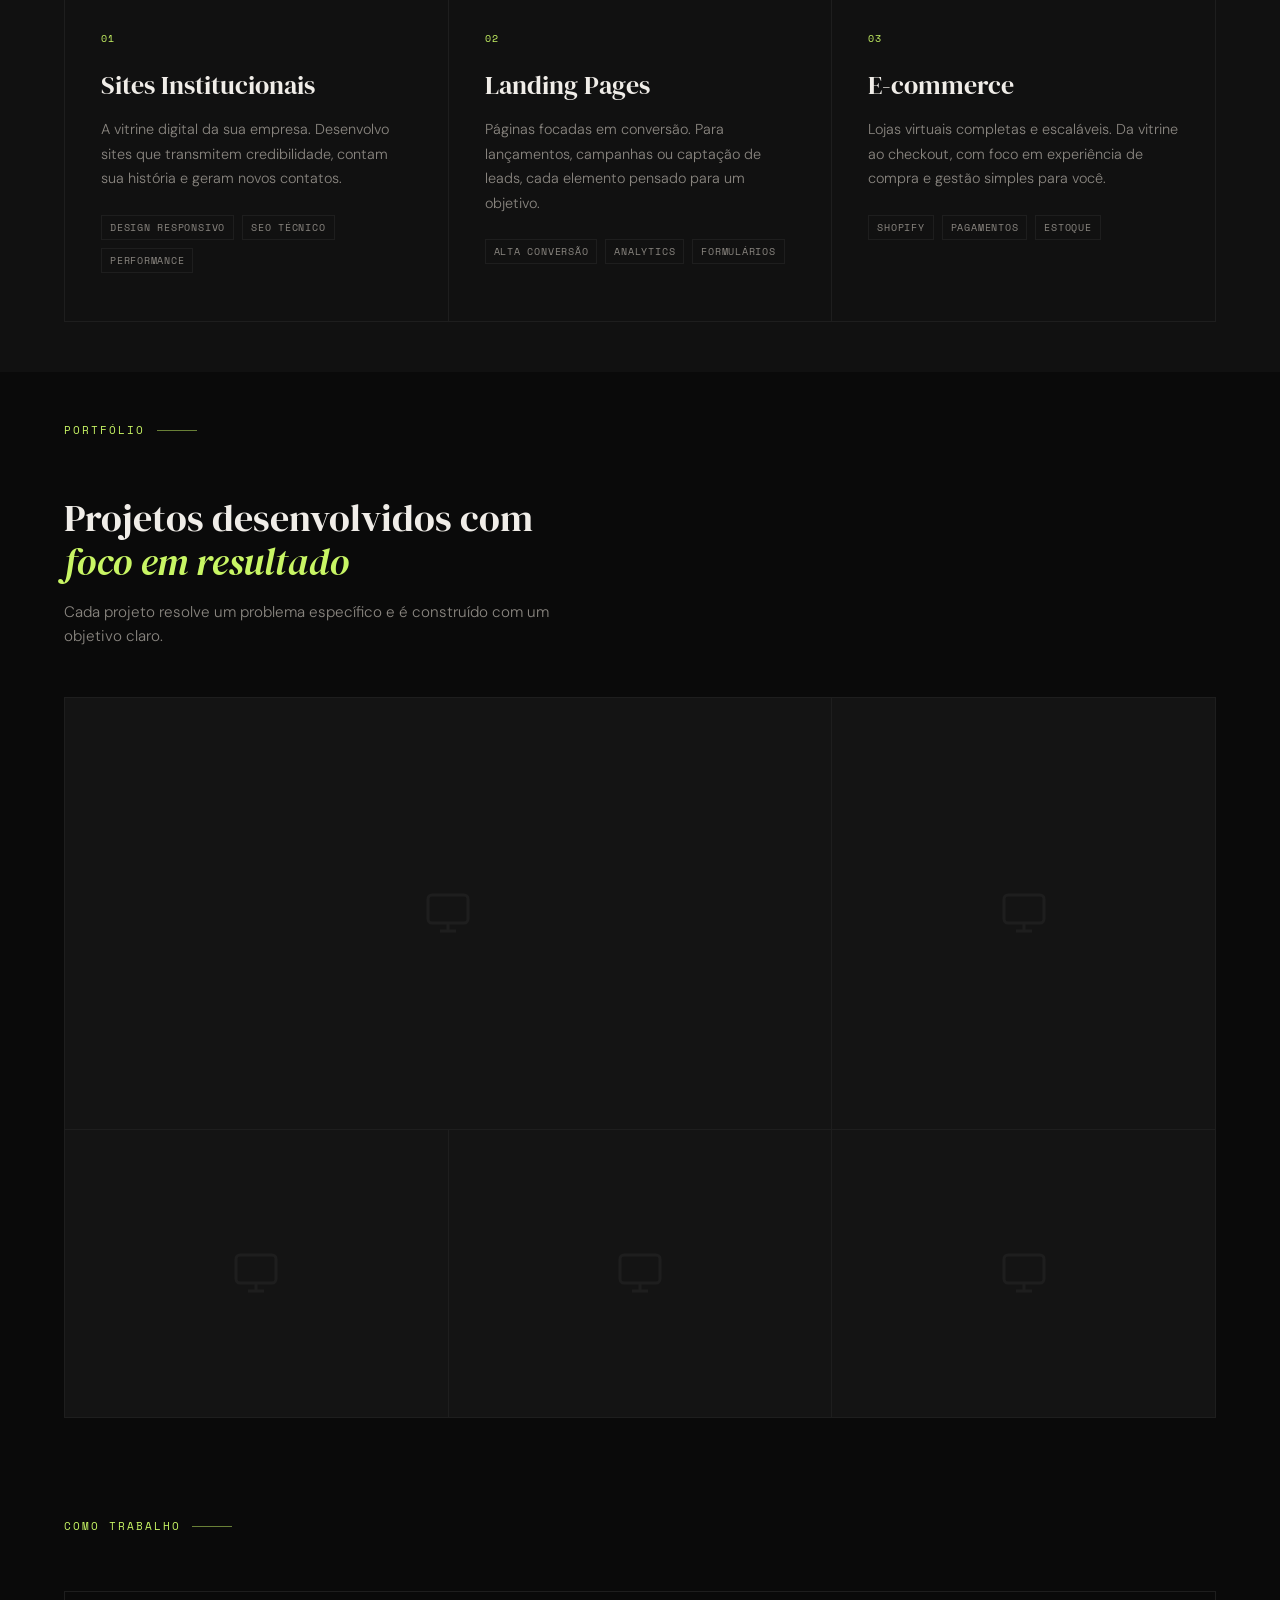
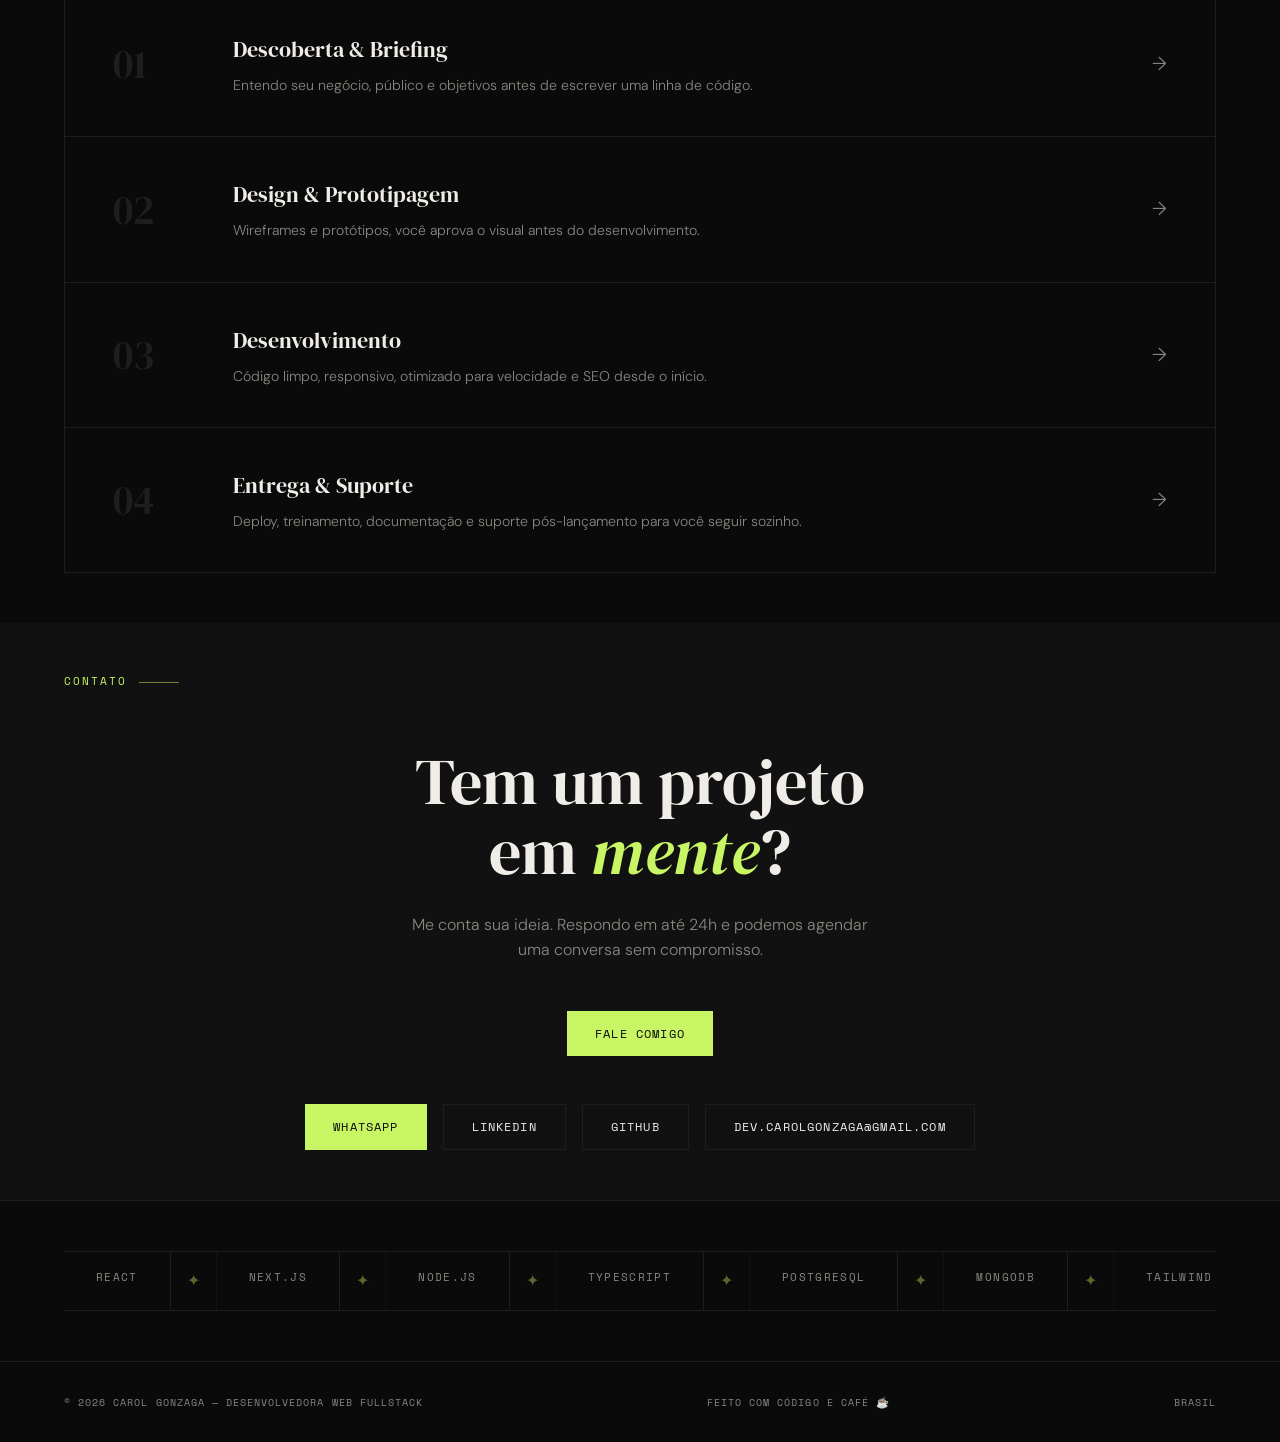
==== commit 30719f6e: "alteracao de layout" ====
--- a/index.html
+++ b/index.html
@@ -39,7 +39,7 @@
           para profissionais e empresas que levam sua presença digital a sério.
         </p>
         <div class="hero-ctas">
-          <a href="#contato" class="btn-primary">Vamos conversar</a>
+          <a href="/briefing.html" class="btn-primary">Vamos começar?</a>
           <a href="#servicos" class="btn-ghost">Ver serviços</a>
         </div>
         <div class="hero-services">
@@ -54,7 +54,7 @@
           <div class="hero-photo-ring" aria-hidden="true"></div>
 
           <div class="hero-photo-frame">
-            <img src="img/carol3.jpg" alt="Carol Gonzaga" />
+            <img src="img/carol.jpg" alt="Carol Gonzaga" />
           </div>
 
           <div class="hero-photo-chip hero-chip-1">
@@ -81,59 +81,6 @@
             </svg>
             Alta conversão
           </div>
-        </div>
-      </div>
-    </section>
-
-    <!-- STACK -->
-    <section id="stack" class="stack-section">
-      <div class="section-label">Tecnologias</div>
-      <div class="stack-scroll">
-        <div class="stack-track" id="track1">
-          <span class="stack-item">React</span>
-          <span class="stack-sep">✦</span>
-          <span class="stack-item">Next.js</span>
-          <span class="stack-sep">✦</span>
-          <span class="stack-item">Node.js</span>
-          <span class="stack-sep">✦</span>
-          <span class="stack-item">TypeScript</span>
-          <span class="stack-sep">✦</span>
-          <span class="stack-item">PostgreSQL</span>
-          <span class="stack-sep">✦</span>
-          <span class="stack-item">MongoDB</span>
-          <span class="stack-sep">✦</span>
-          <span class="stack-item">Tailwind CSS</span>
-          <span class="stack-sep">✦</span>
-          <span class="stack-item">Figma</span>
-          <span class="stack-sep">✦</span>
-          <span class="stack-item">Git</span>
-          <span class="stack-sep">✦</span>
-          <span class="stack-item">Docker</span>
-          <span class="stack-sep">✦</span>
-          <span class="stack-item">AWS</span>
-          <span class="stack-sep">✦</span>
-          <span class="stack-item">React</span>
-          <span class="stack-sep">✦</span>
-          <span class="stack-item">Next.js</span>
-          <span class="stack-sep">✦</span>
-          <span class="stack-item">Node.js</span>
-          <span class="stack-sep">✦</span>
-          <span class="stack-item">TypeScript</span>
-          <span class="stack-sep">✦</span>
-          <span class="stack-item">PostgreSQL</span>
-          <span class="stack-sep">✦</span>
-          <span class="stack-item">MongoDB</span>
-          <span class="stack-sep">✦</span>
-          <span class="stack-item">Tailwind CSS</span>
-          <span class="stack-sep">✦</span>
-          <span class="stack-item">Figma</span>
-          <span class="stack-sep">✦</span>
-          <span class="stack-item">Git</span>
-          <span class="stack-sep">✦</span>
-          <span class="stack-item">Docker</span>
-          <span class="stack-sep">✦</span>
-          <span class="stack-item">AWS</span>
-          <span class="stack-sep">✦</span>
         </div>
       </div>
     </section>
@@ -158,10 +105,7 @@
               detalhes, porque um bom site não é só bonito, ele converte, retém
               e comunica quem você é.
             </p>
-            <p>
-              Baseada no Brasil, disponível para projetos remotos em todo o
-              país.
-            </p>
+            <p>Disponível para projetos remotos em todo o país.</p>
           </div>
         </div>
         <div class="stats-grid">
@@ -462,7 +406,7 @@
 
     <!-- CONTATO -->
     <section id="contato">
-      <div class="section-label" style="justify-content: center">Contato</div>
+      <div class="section-label">Contato</div>
       <h2 class="contact-h2">Tem um projeto<br />em <em>mente</em>?</h2>
       <p class="contact-sub">
         Me conta sua ideia. Respondo em até 24h e podemos agendar uma conversa
@@ -483,7 +427,7 @@
           cursor: none;
         "
       >
-        Preencher Formulário
+        Fale Comigo
       </button>
       <div class="contact-links reveal">
         <a
@@ -513,6 +457,58 @@
         <a href="mailto:dev.carolgonzaga@gmail.com" class="btn-ghost">
           dev.carolgonzaga@gmail.com
         </a>
+      </div>
+    </section>
+
+    <!-- STACK -->
+    <section id="stack" class="stack-section">
+      <div class="stack-scroll">
+        <div class="stack-track" id="track1">
+          <span class="stack-item">React</span>
+          <span class="stack-sep">✦</span>
+          <span class="stack-item">Next.js</span>
+          <span class="stack-sep">✦</span>
+          <span class="stack-item">Node.js</span>
+          <span class="stack-sep">✦</span>
+          <span class="stack-item">TypeScript</span>
+          <span class="stack-sep">✦</span>
+          <span class="stack-item">PostgreSQL</span>
+          <span class="stack-sep">✦</span>
+          <span class="stack-item">MongoDB</span>
+          <span class="stack-sep">✦</span>
+          <span class="stack-item">Tailwind CSS</span>
+          <span class="stack-sep">✦</span>
+          <span class="stack-item">Figma</span>
+          <span class="stack-sep">✦</span>
+          <span class="stack-item">Git</span>
+          <span class="stack-sep">✦</span>
+          <span class="stack-item">Docker</span>
+          <span class="stack-sep">✦</span>
+          <span class="stack-item">AWS</span>
+          <span class="stack-sep">✦</span>
+          <span class="stack-item">React</span>
+          <span class="stack-sep">✦</span>
+          <span class="stack-item">Next.js</span>
+          <span class="stack-sep">✦</span>
+          <span class="stack-item">Node.js</span>
+          <span class="stack-sep">✦</span>
+          <span class="stack-item">TypeScript</span>
+          <span class="stack-sep">✦</span>
+          <span class="stack-item">PostgreSQL</span>
+          <span class="stack-sep">✦</span>
+          <span class="stack-item">MongoDB</span>
+          <span class="stack-sep">✦</span>
+          <span class="stack-item">Tailwind CSS</span>
+          <span class="stack-sep">✦</span>
+          <span class="stack-item">Figma</span>
+          <span class="stack-sep">✦</span>
+          <span class="stack-item">Git</span>
+          <span class="stack-sep">✦</span>
+          <span class="stack-item">Docker</span>
+          <span class="stack-sep">✦</span>
+          <span class="stack-item">AWS</span>
+          <span class="stack-sep">✦</span>
+        </div>
       </div>
     </section>
 
--- a/css/style.css
+++ b/css/style.css
@@ -134,7 +134,7 @@
   display: flex;
   flex-direction: column;
   justify-content: flex-end;
-  padding: 160px 64px 80px 64px;
+  padding: 80px 64px 80px 64px;
   position: relative;
   z-index: 2;
 }
@@ -387,7 +387,7 @@
 }
 /* Sections */
 section {
-  padding: 80px 64px;
+  padding: 50px 64px;
 }
 .section-label {
   font-family: var(--mono);
@@ -651,7 +651,6 @@
   border: 1px solid var(--border);
   border-left: none;
   border-right: none;
-  margin-top: 48px;
 }
 .stack-track {
   display: flex;
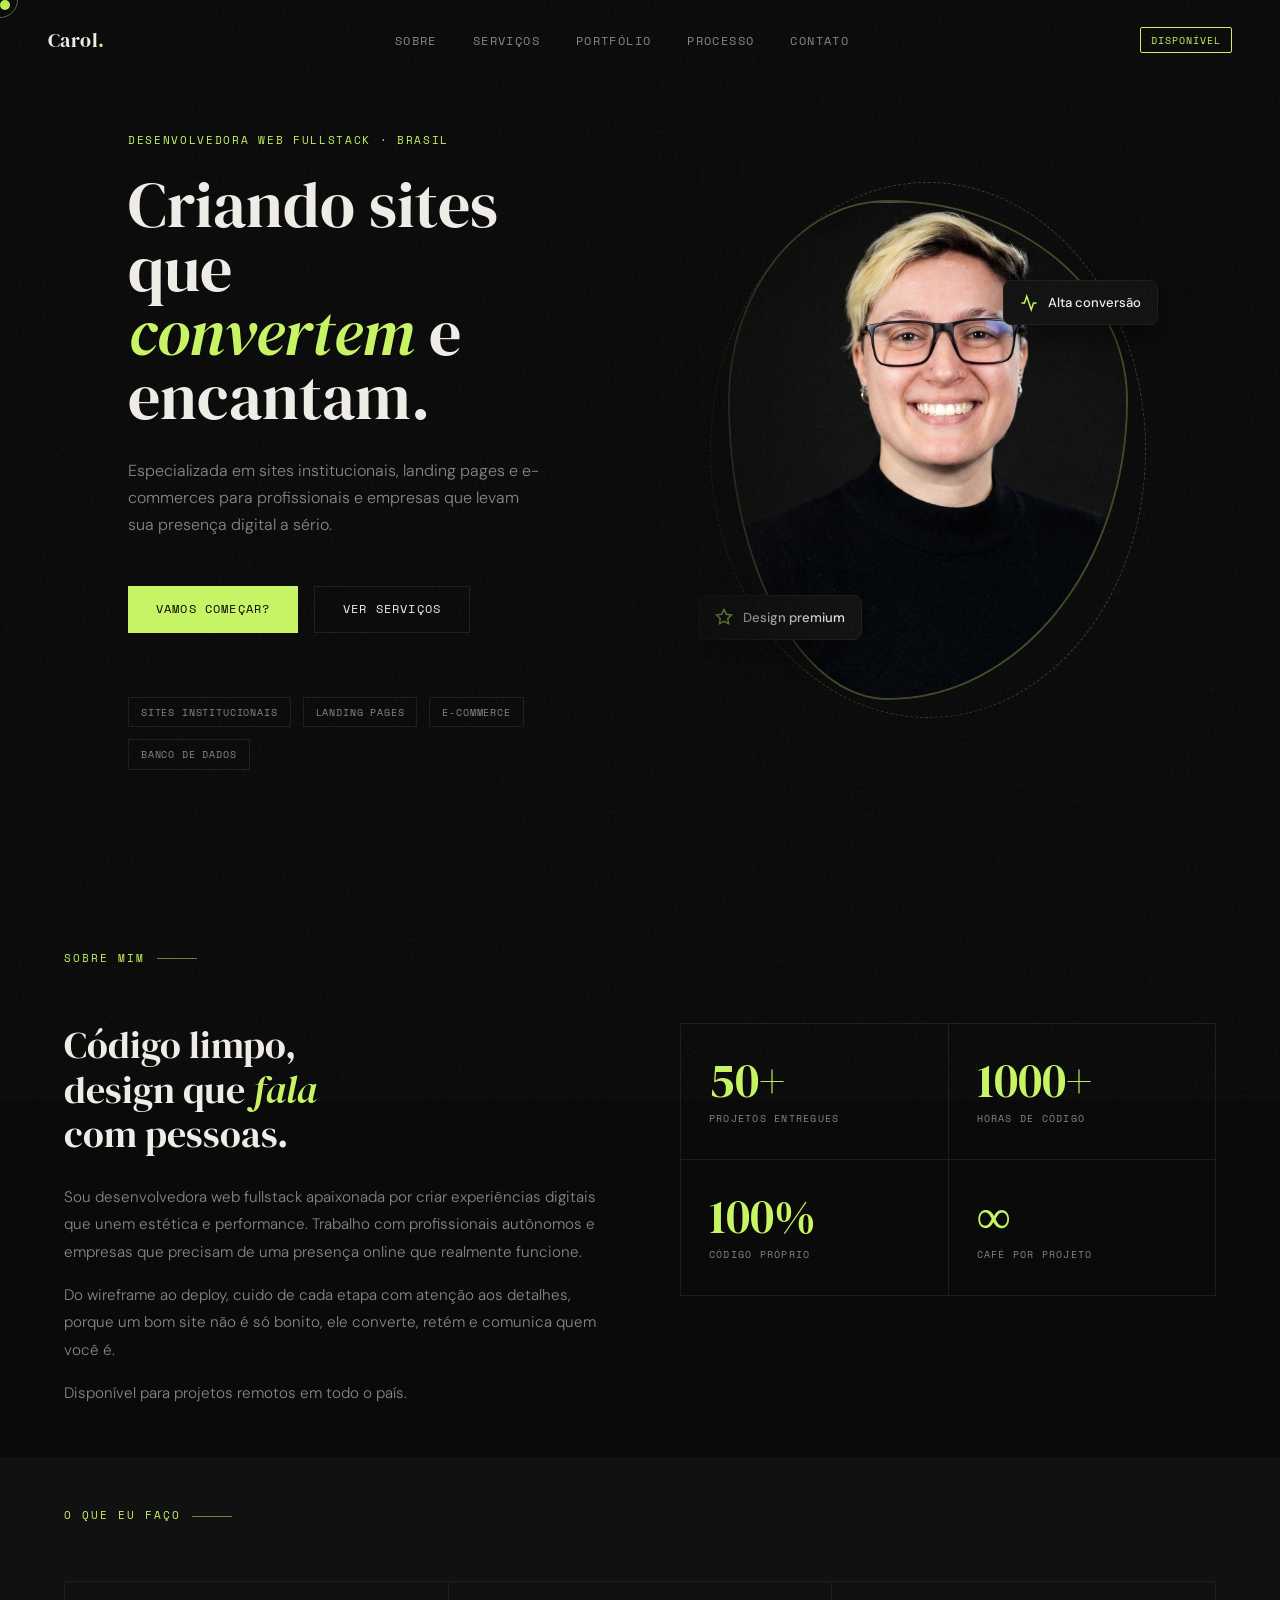
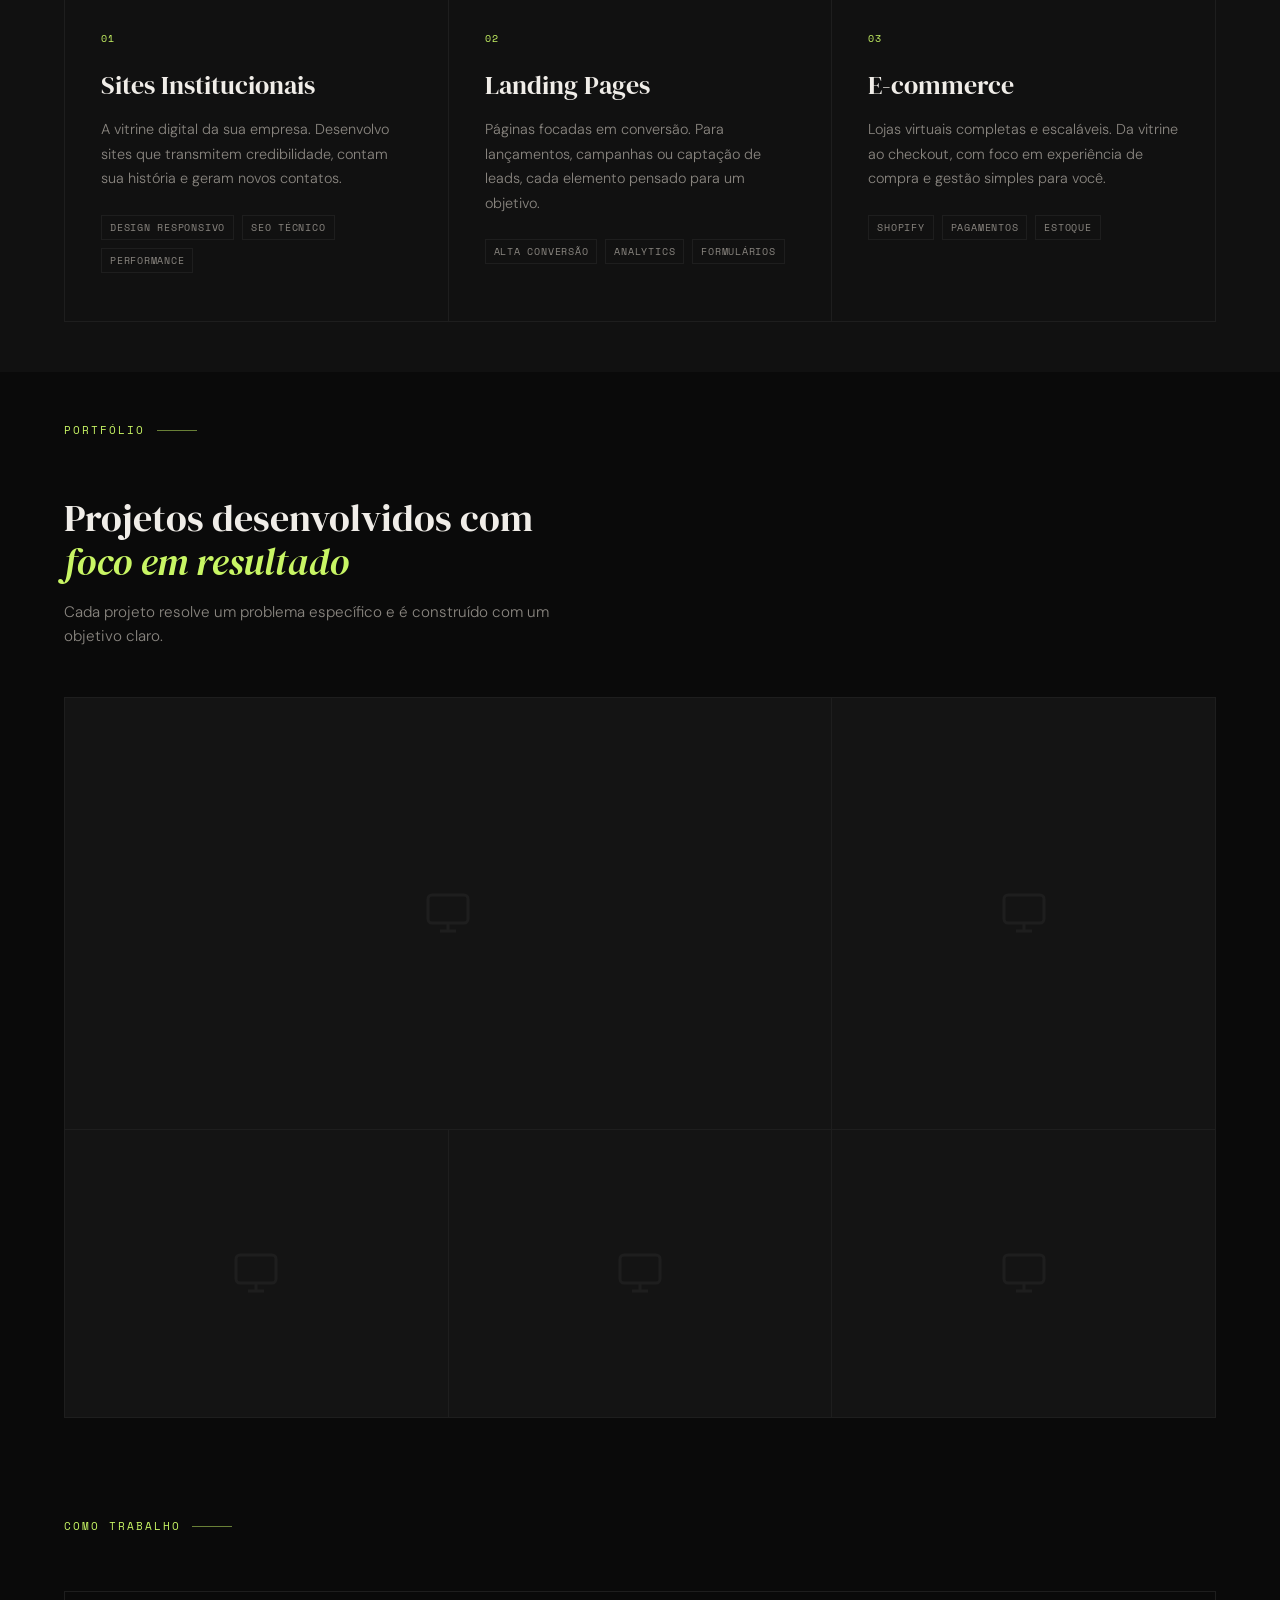
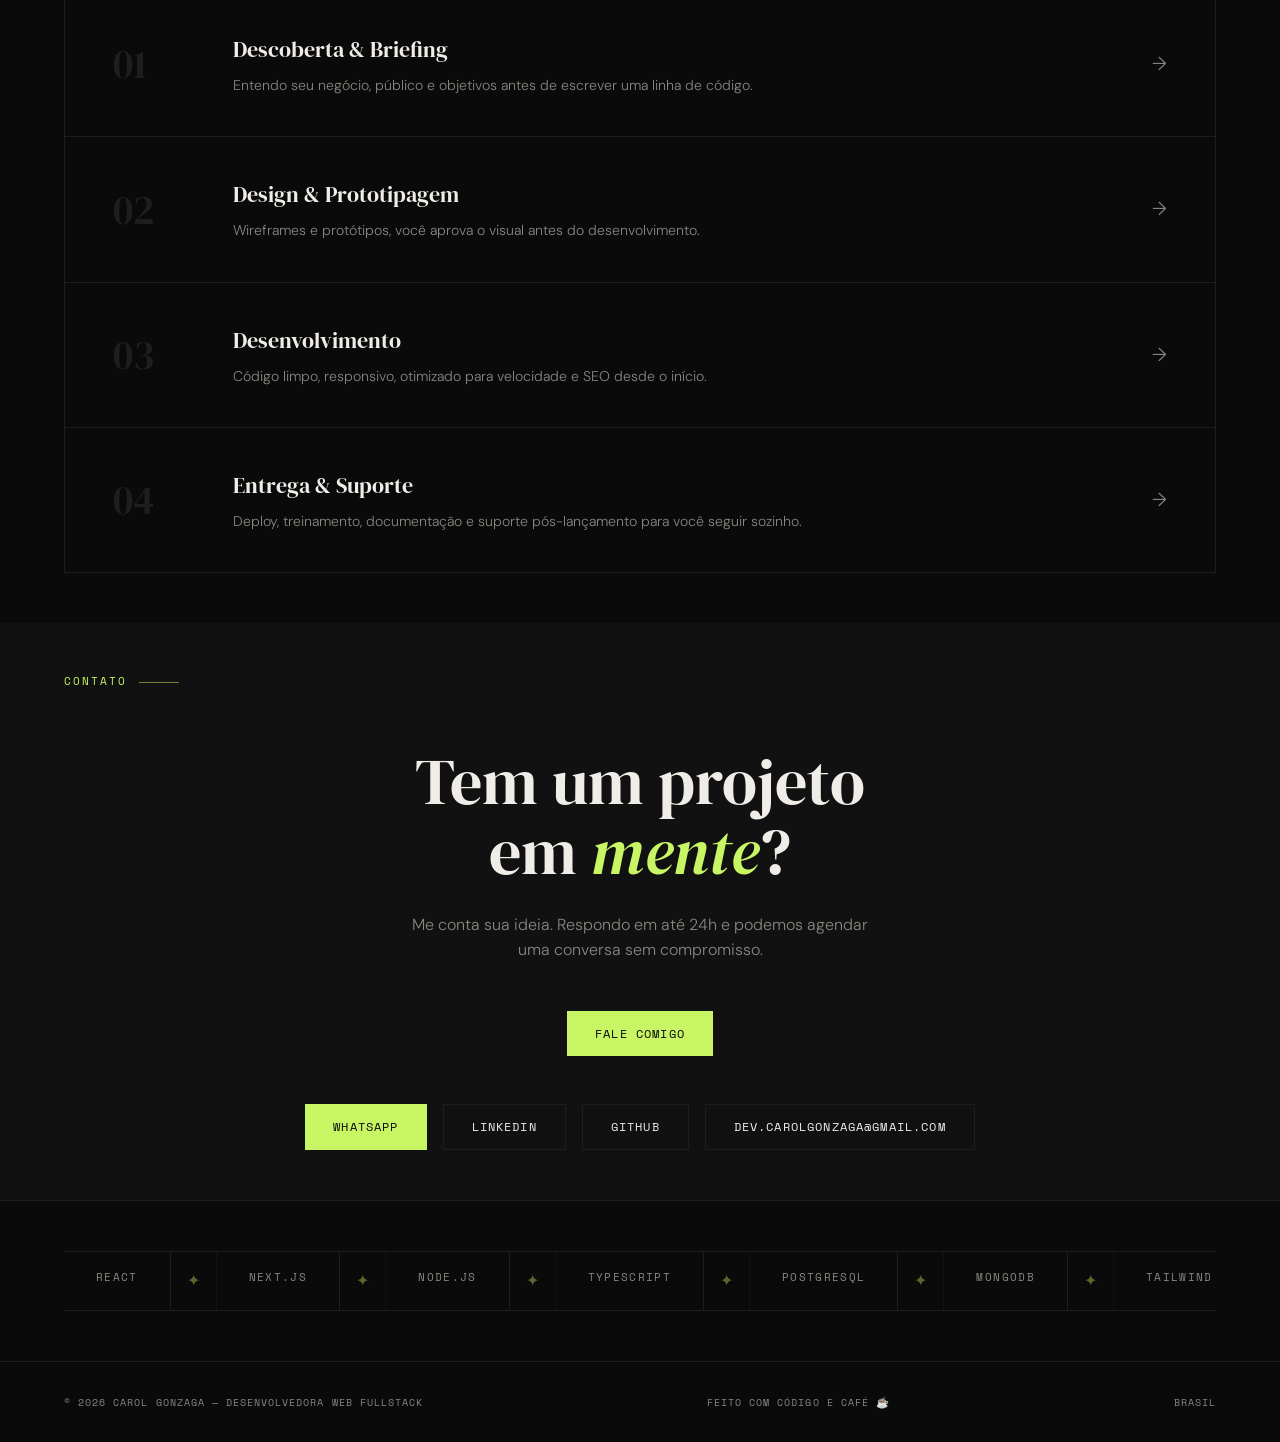
==== commit 1e4ac238: "alteracao na home" ====
--- a/index.html
+++ b/index.html
@@ -16,7 +16,9 @@
     <div class="cursor-follower" id="follower"></div>
 
     <nav id="nav">
-      <a href="#" class="nav-logo">Carol.</a>
+      <a href="https://carolgonzaga.site" class="nav-logo"
+        >Carol<span>.</span></a
+      >
       <ul class="nav-links">
         <li><a href="#sobre">Sobre</a></li>
         <li><a href="#servicos">Serviços</a></li>
--- a/css/style.css
+++ b/css/style.css
@@ -84,6 +84,9 @@
   text-decoration: none;
   letter-spacing: 0.02em;
 }
+.nav-logo span {
+  color: var(--accent);
+}
 .nav-links {
   display: flex;
   gap: 36px;
@@ -1106,3 +1109,29 @@
     max-width: 350px;
   }
 }
+
+/* =========================================
+   TABLET / TELAS MÉDIAS (até 1024px)
+   ========================================= */
+@media (max-width: 1024px) {
+  .portfolio-grid {
+    grid-template-columns: repeat(2, 1fr);
+  }
+
+  .portfolio-item:first-child {
+    grid-column: span 2;
+    aspect-ratio: 16/9;
+  }
+
+  .portfolio-overlay {
+    padding: 28px;
+  }
+
+  .port-title {
+    font-size: 1.5rem;
+  }
+
+  .port-detail-item {
+    font-size: 0.8rem;
+  }
+}
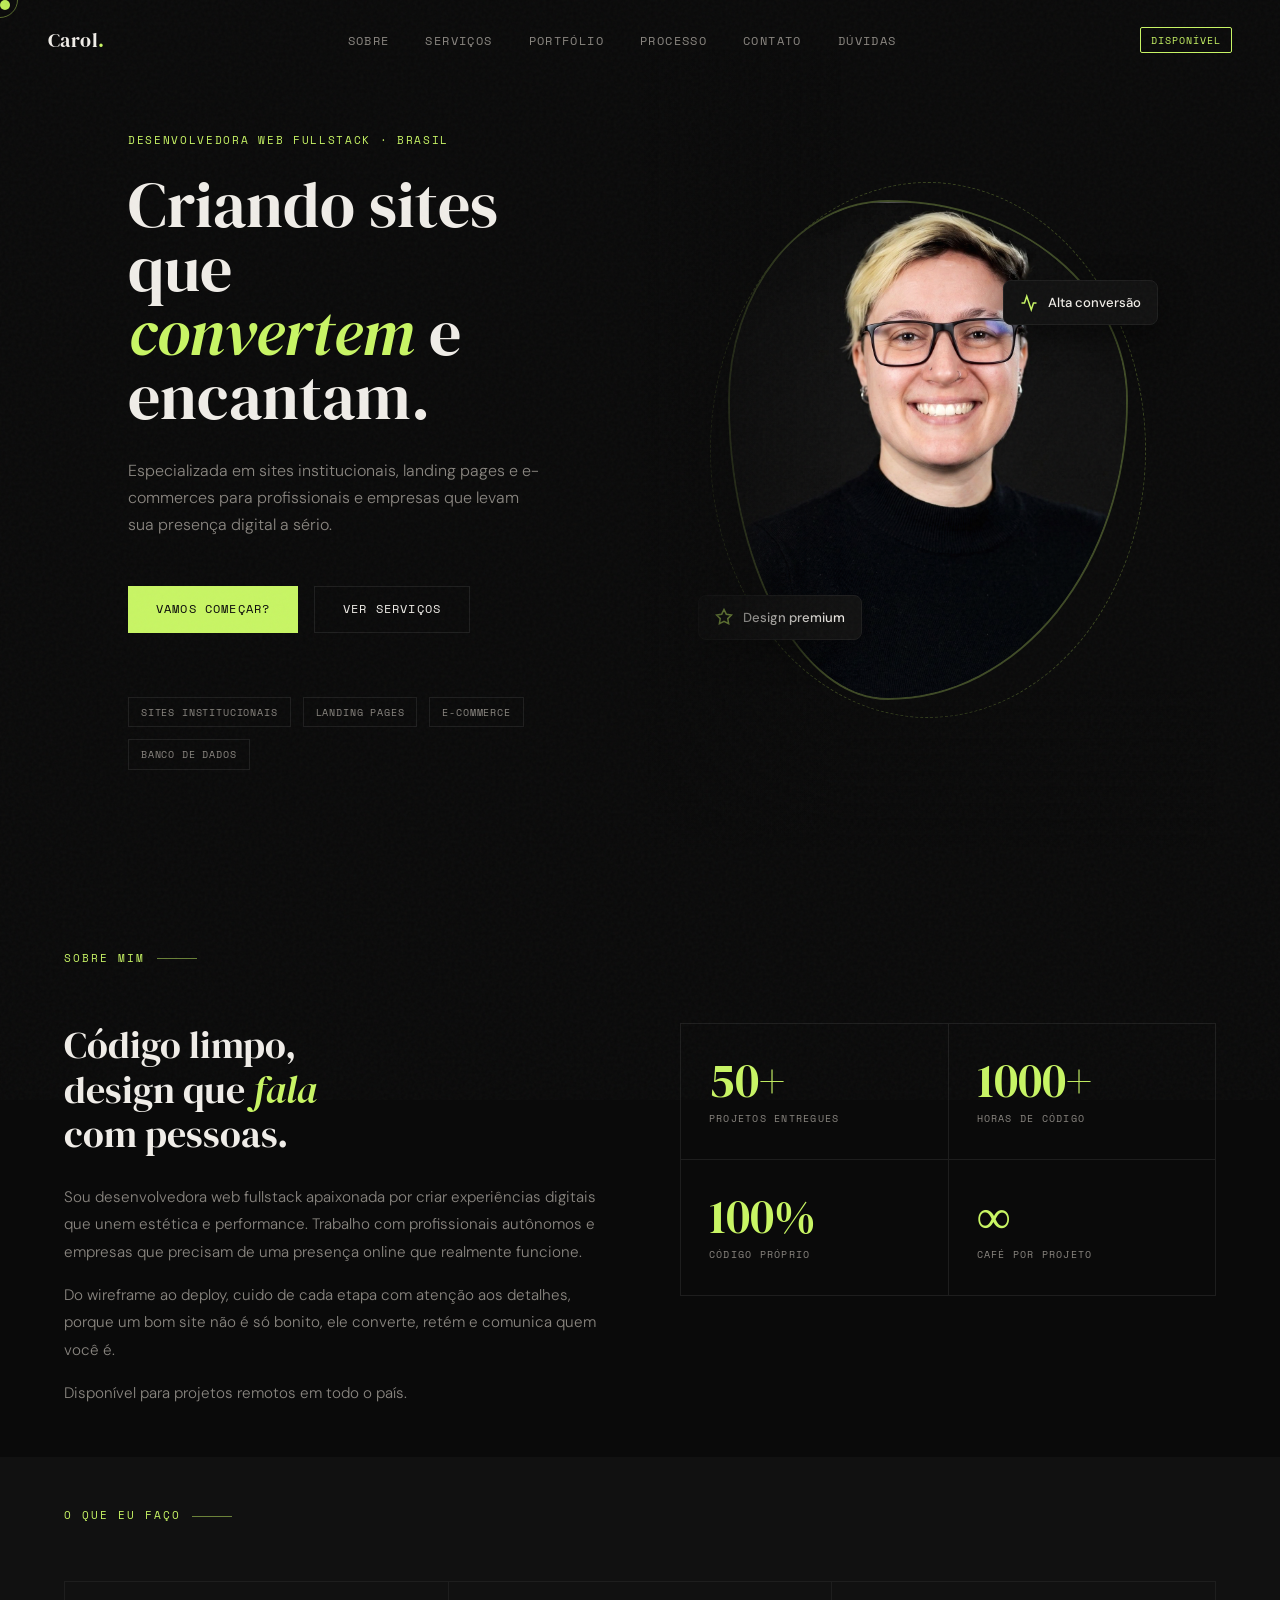
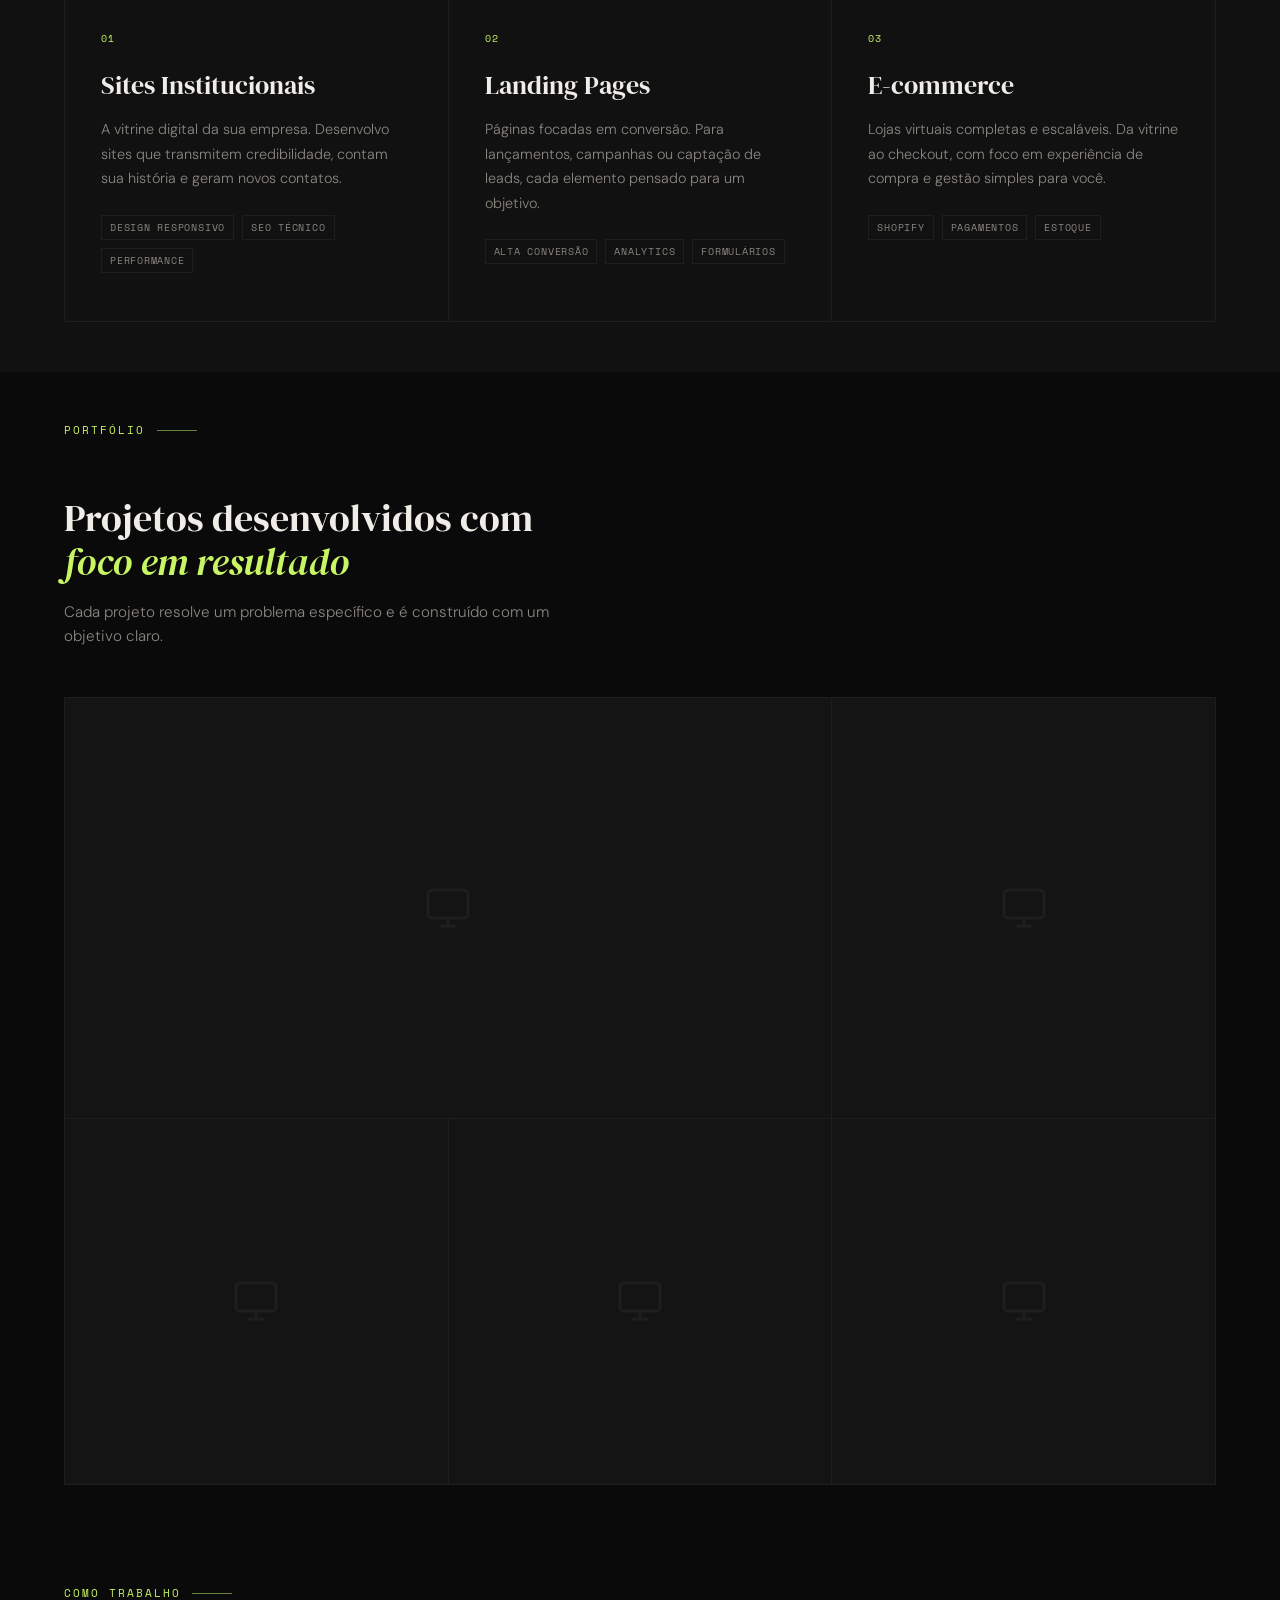
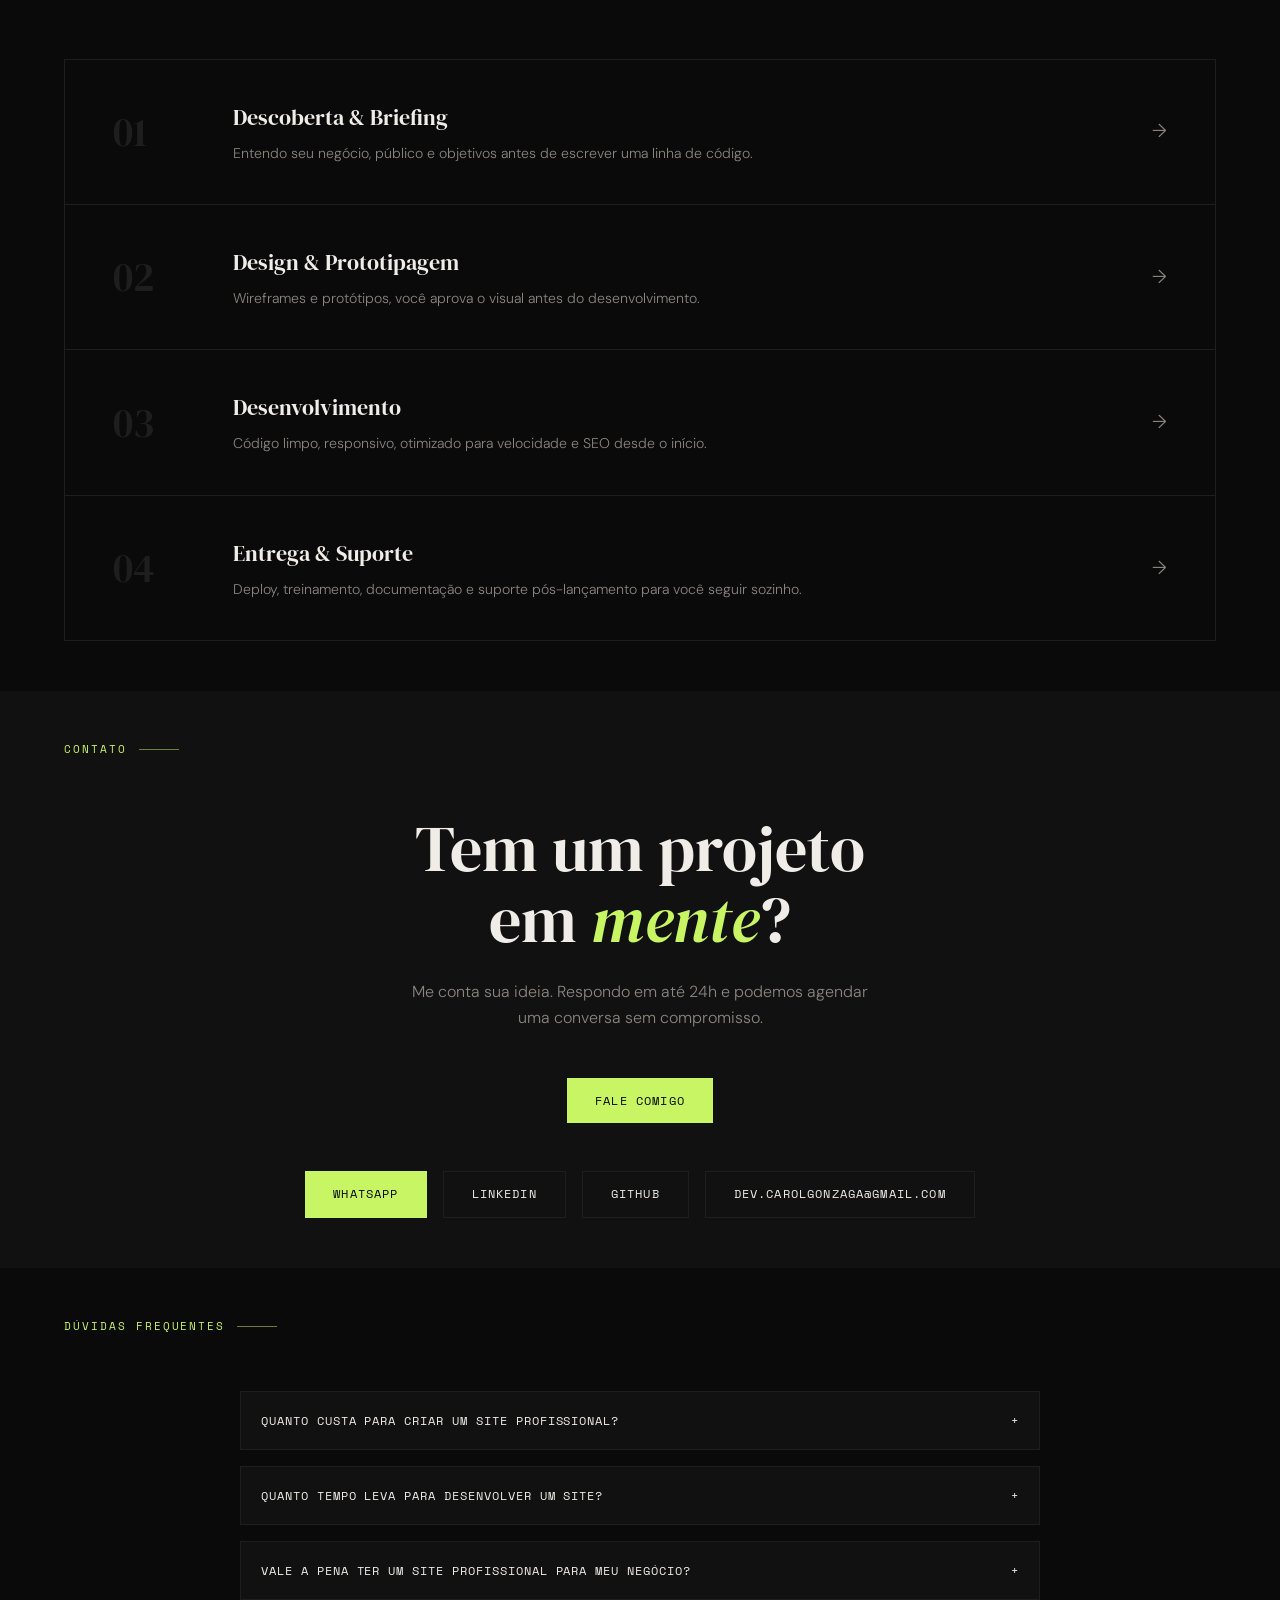
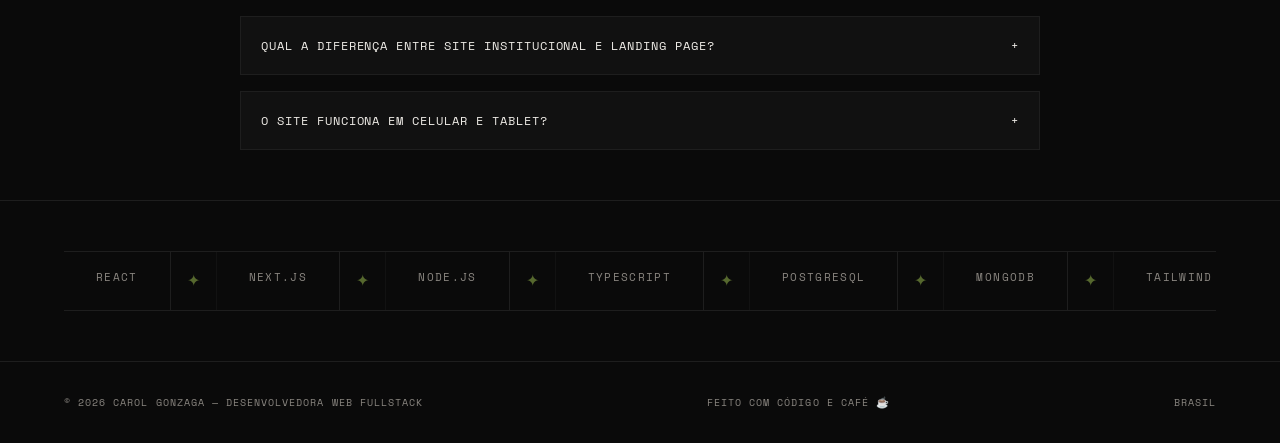
==== commit 15a00e62: "criacao de faq no index" ====
--- a/index.html
+++ b/index.html
@@ -3,12 +3,76 @@
   <head>
     <meta charset="UTF-8" />
     <meta name="viewport" content="width=device-width, initial-scale=1.0" />
-    <title>Carol — Desenvolvedora Web Fullstack</title>
+    <title>
+      Desenvolvedora Web Freelancer | Criação de Sites Profissionais e Landing
+      Pages
+    </title>
+    <meta
+      name="description"
+      content="Desenvolvedora web fullstack especializada em criação de sites, landing pages e e-commerce que convertem. Atendo todo o Brasil."
+    />
     <link
       href="https://fonts.googleapis.com/css2?family=DM+Serif+Display:ital@0;1&family=DM+Sans:wght@300;400;500&family=Space+Mono&display=swap"
       rel="stylesheet"
     />
     <link rel="stylesheet" href="css/style.css" />
+    <script type="application/ld+json">
+      {
+        "@context": "https://schema.org",
+        "@type": "Person",
+        "name": "Carol Gonzaga",
+        "jobTitle": "Desenvolvedora Web Fullstack",
+        "url": "https://carolgonzaga.site"
+      }
+    </script>
+    <script type="application/ld+json">
+      {
+        "@context": "https://schema.org",
+        "@type": "FAQPage",
+        "mainEntity": [
+          {
+            "@type": "Question",
+            "name": "Quanto custa para criar um site profissional?",
+            "acceptedAnswer": {
+              "@type": "Answer",
+              "text": "O valor de um site profissional varia conforme o tipo de projeto, design e funcionalidades."
+            }
+          },
+          {
+            "@type": "Question",
+            "name": "Quanto tempo leva para desenvolver um site?",
+            "acceptedAnswer": {
+              "@type": "Answer",
+              "text": "O prazo depende da complexidade do projeto, podendo variar de 10 a 60 dias."
+            }
+          },
+          {
+            "@type": "Question",
+            "name": "Vale a pena ter um site profissional?",
+            "acceptedAnswer": {
+              "@type": "Answer",
+              "text": "Sim, um site profissional aumenta a credibilidade e ajuda a atrair clientes pelo Google."
+            }
+          },
+          {
+            "@type": "Question",
+            "name": "Qual a diferença entre site e landing page?",
+            "acceptedAnswer": {
+              "@type": "Answer",
+              "text": "Sites institucionais apresentam a empresa, enquanto landing pages focam em conversão."
+            }
+          },
+          {
+            "@type": "Question",
+            "name": "O site funciona em celular?",
+            "acceptedAnswer": {
+              "@type": "Answer",
+              "text": "Sim, todos os sites são responsivos e funcionam em celulares, tablets e desktops."
+            }
+          }
+        ]
+      }
+    </script>
   </head>
   <body>
     <div class="grain"></div>
@@ -25,6 +89,7 @@
         <li><a href="#portfolio">Portfólio</a></li>
         <li><a href="#processo">Processo</a></li>
         <li><a href="#contato">Contato</a></li>
+        <li><a href="#faq">Dúvidas</a></li>
       </ul>
       <span class="nav-badge">Disponível</span>
     </nav>
@@ -56,7 +121,10 @@
           <div class="hero-photo-ring" aria-hidden="true"></div>
 
           <div class="hero-photo-frame">
-            <img src="img/carol.jpg" alt="Carol Gonzaga" />
+            <img
+              src="img/carol.jpg"
+              alt="Desenvolvedora web fullstack criando sites profissionais"
+            />
           </div>
 
           <div class="hero-photo-chip hero-chip-1">
@@ -462,6 +530,78 @@
       </div>
     </section>
 
+    <!-- FAQ -->
+    <section id="faq">
+      <div class="section-label">Dúvidas Frequentes</div>
+
+      <div class="faq-grid">
+        <div class="faq-item">
+          <button class="faq-question">
+            Quanto custa para criar um site profissional? <span>+</span>
+          </button>
+          <div class="faq-answer">
+            <p>
+              O valor de um site profissional varia conforme o tipo de projeto,
+              design e funcionalidades. Landing pages são mais acessíveis,
+              enquanto sites completos personalizados exigem maior investimento.
+            </p>
+          </div>
+        </div>
+
+        <div class="faq-item">
+          <button class="faq-question">
+            Quanto tempo leva para desenvolver um site? <span>+</span>
+          </button>
+          <div class="faq-answer">
+            <p>
+              O prazo depende da complexidade. Landing pages podem levar cerca
+              de 7 a 15 dias, enquanto sites maiores levam entre 15 e 30 dias.
+            </p>
+          </div>
+        </div>
+
+        <div class="faq-item">
+          <button class="faq-question">
+            Vale a pena ter um site profissional para meu negócio?
+            <span>+</span>
+          </button>
+          <div class="faq-answer">
+            <p>
+              Sim. Um site profissional aumenta a credibilidade da sua marca,
+              melhora sua presença no Google e ajuda a atrair novos clientes.
+            </p>
+          </div>
+        </div>
+
+        <div class="faq-item">
+          <button class="faq-question">
+            Qual a diferença entre site institucional e landing page?
+            <span>+</span>
+          </button>
+          <div class="faq-answer">
+            <p>
+              Sites institucionais apresentam sua empresa como um todo, enquanto
+              landing pages são focadas em conversão, com objetivo específico
+              como gerar leads ou vendas.
+            </p>
+          </div>
+        </div>
+
+        <div class="faq-item">
+          <button class="faq-question">
+            O site funciona em celular e tablet? <span>+</span>
+          </button>
+          <div class="faq-answer">
+            <p>
+              Sim. Todos os projetos são desenvolvidos com design responsivo,
+              garantindo funcionamento perfeito em celulares, tablets e
+              desktops.
+            </p>
+          </div>
+        </div>
+      </div>
+    </section>
+
     <!-- STACK -->
     <section id="stack" class="stack-section">
       <div class="stack-scroll">
--- a/css/style.css
+++ b/css/style.css
@@ -565,12 +565,13 @@
 .portfolio-item {
   position: relative;
   background: var(--surface);
-  aspect-ratio: 4/3;
-  overflow: hidden;
+  min-height: 320px;
+  height: auto;
+  display: flex;
 }
 .portfolio-item:first-child {
   grid-column: span 2;
-  aspect-ratio: 16/9;
+  min-height: 420px;
 }
 .portfolio-placeholder {
   position: absolute;
@@ -585,8 +586,14 @@
   color: var(--border);
 }
 .portfolio-overlay {
-  position: absolute;
-  inset: 0;
+  position: relative;
+  inset: unset;
+  width: 100%;
+  height: 100%;
+  padding: 32px;
+  display: flex;
+  flex-direction: column;
+  justify-content: center;
   background: rgba(10, 10, 10, 0.92);
   backdrop-filter: blur(8px);
   padding: 40px;
@@ -770,6 +777,47 @@
   gap: 16px;
   justify-content: center;
   flex-wrap: wrap;
+}
+
+/* FAQ */
+.faq-grid {
+  max-width: 800px;
+  margin: 0 auto;
+  display: flex;
+  flex-direction: column;
+  gap: 16px;
+}
+
+.faq-item {
+  border: 1px solid var(--border);
+  background: var(--surface);
+}
+
+.faq-question {
+  width: 100%;
+  background: none;
+  border: none;
+  color: var(--text);
+  font-family: var(--mono);
+  font-size: 0.75rem;
+  letter-spacing: 0.08em;
+  text-transform: uppercase;
+  padding: 20px;
+  display: flex;
+  justify-content: space-between;
+  cursor: none;
+}
+
+.faq-answer {
+  max-height: 0;
+  overflow: hidden;
+  transition: max-height 0.3s ease;
+}
+
+.faq-answer p {
+  padding: 0 20px 20px;
+  color: var(--muted);
+  font-size: 0.9rem;
 }
 /* Footer */
 footer {
@@ -1077,6 +1125,7 @@
 
   .port-detail-list {
     margin-bottom: 24px;
+    text-align: left;
   }
 
   /* --- COMO TRABALHO (Coluna e sem setas) --- */
@@ -1135,3 +1184,26 @@
     font-size: 0.8rem;
   }
 }
+
+/* =========================================
+   DESKTOP MÉDIO (até 1440px)
+   ========================================= */
+@media (max-width: 1440px) {
+  .portfolio-grid {
+    grid-template-columns: repeat(3, 1fr);
+  }
+
+  .portfolio-overlay {
+    padding: 28px;
+  }
+
+  .port-title {
+    font-size: 1.6rem;
+    line-height: 1.2;
+  }
+
+  .port-detail-item {
+    font-size: 0.82rem;
+    line-height: 1.5;
+  }
+}
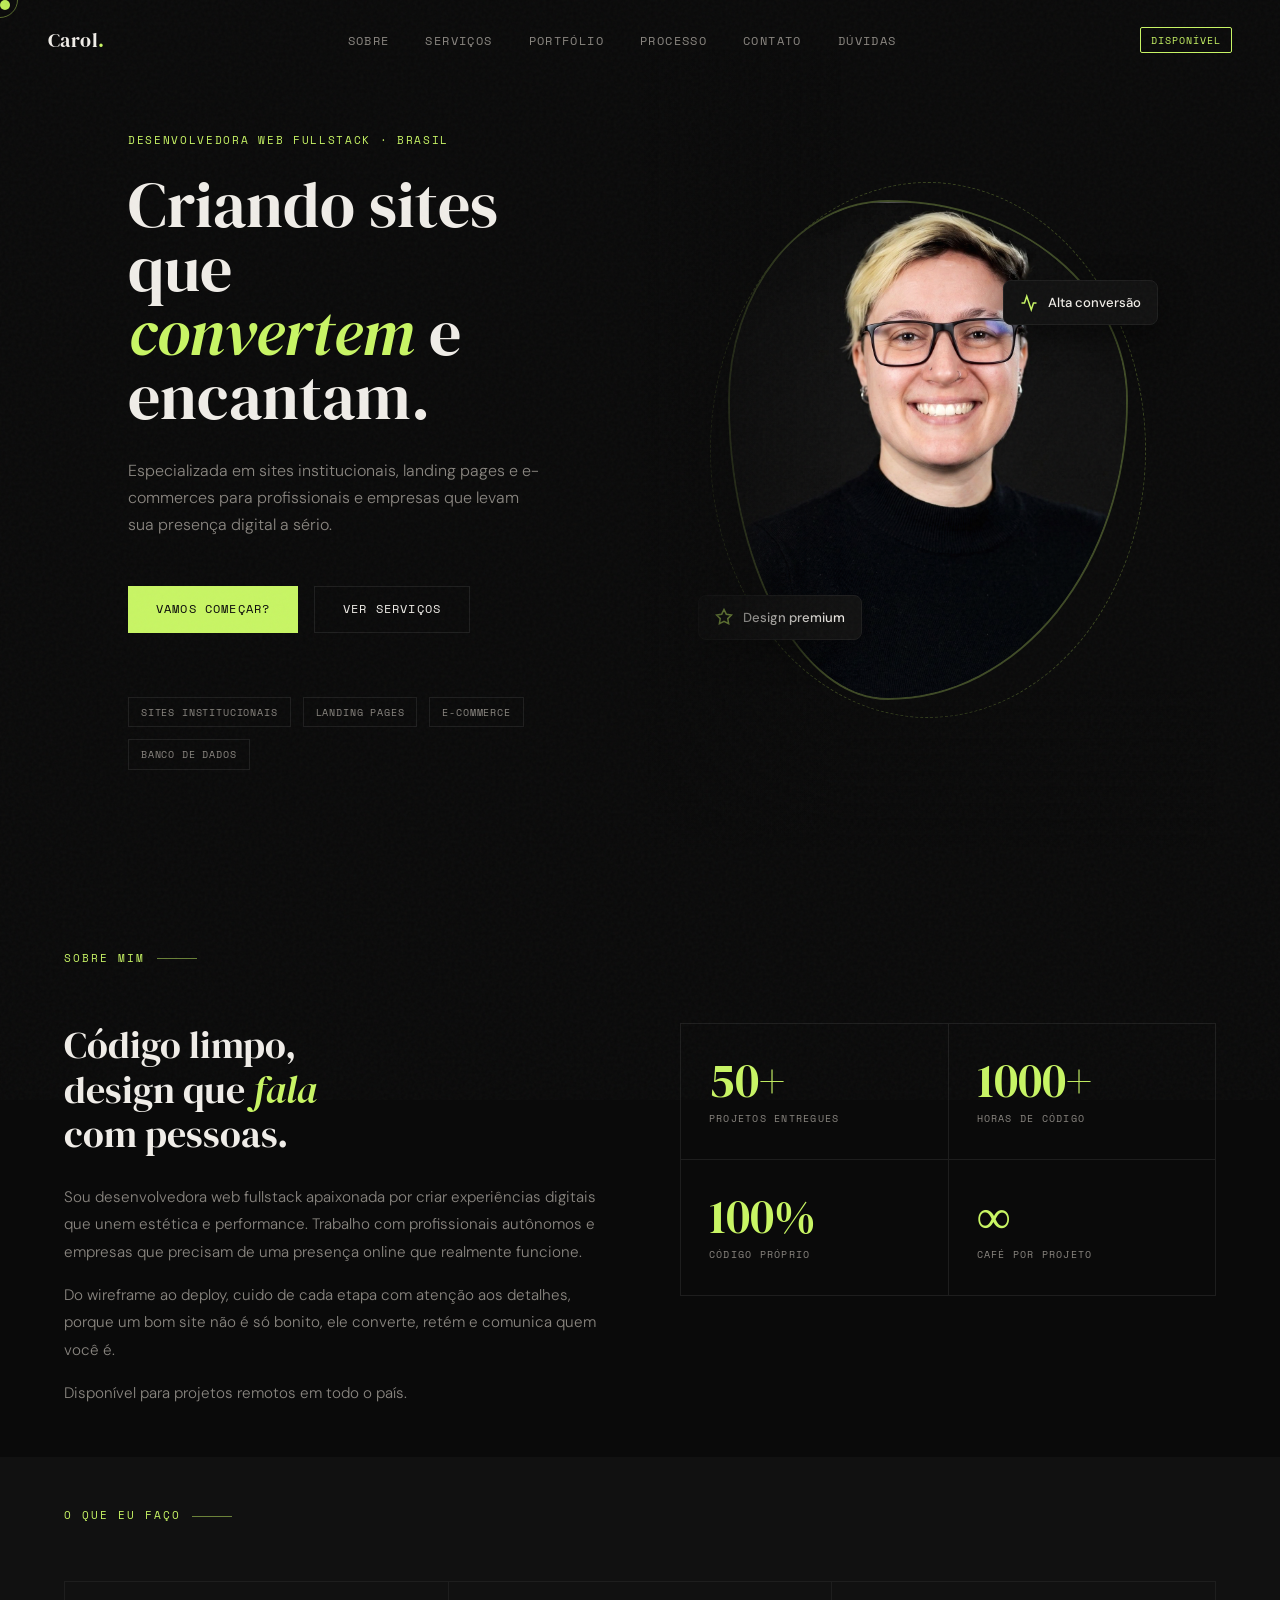
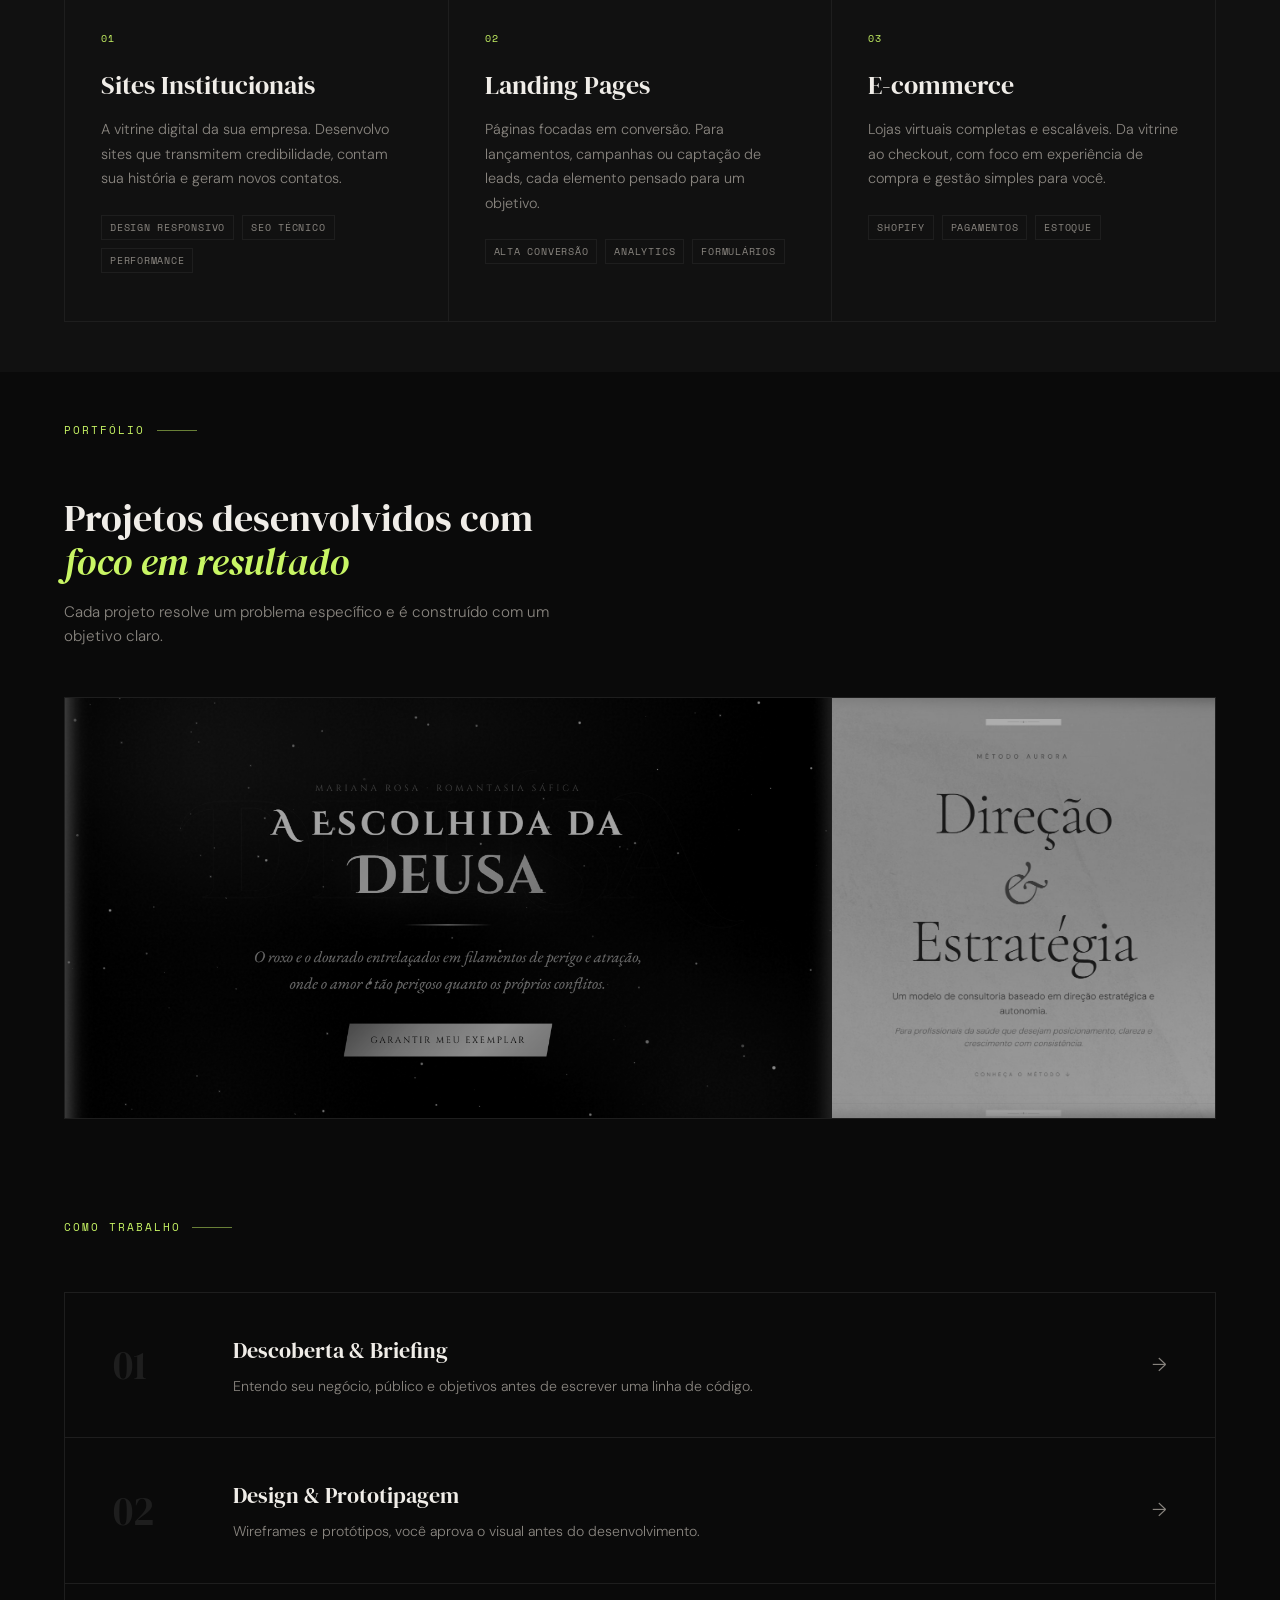
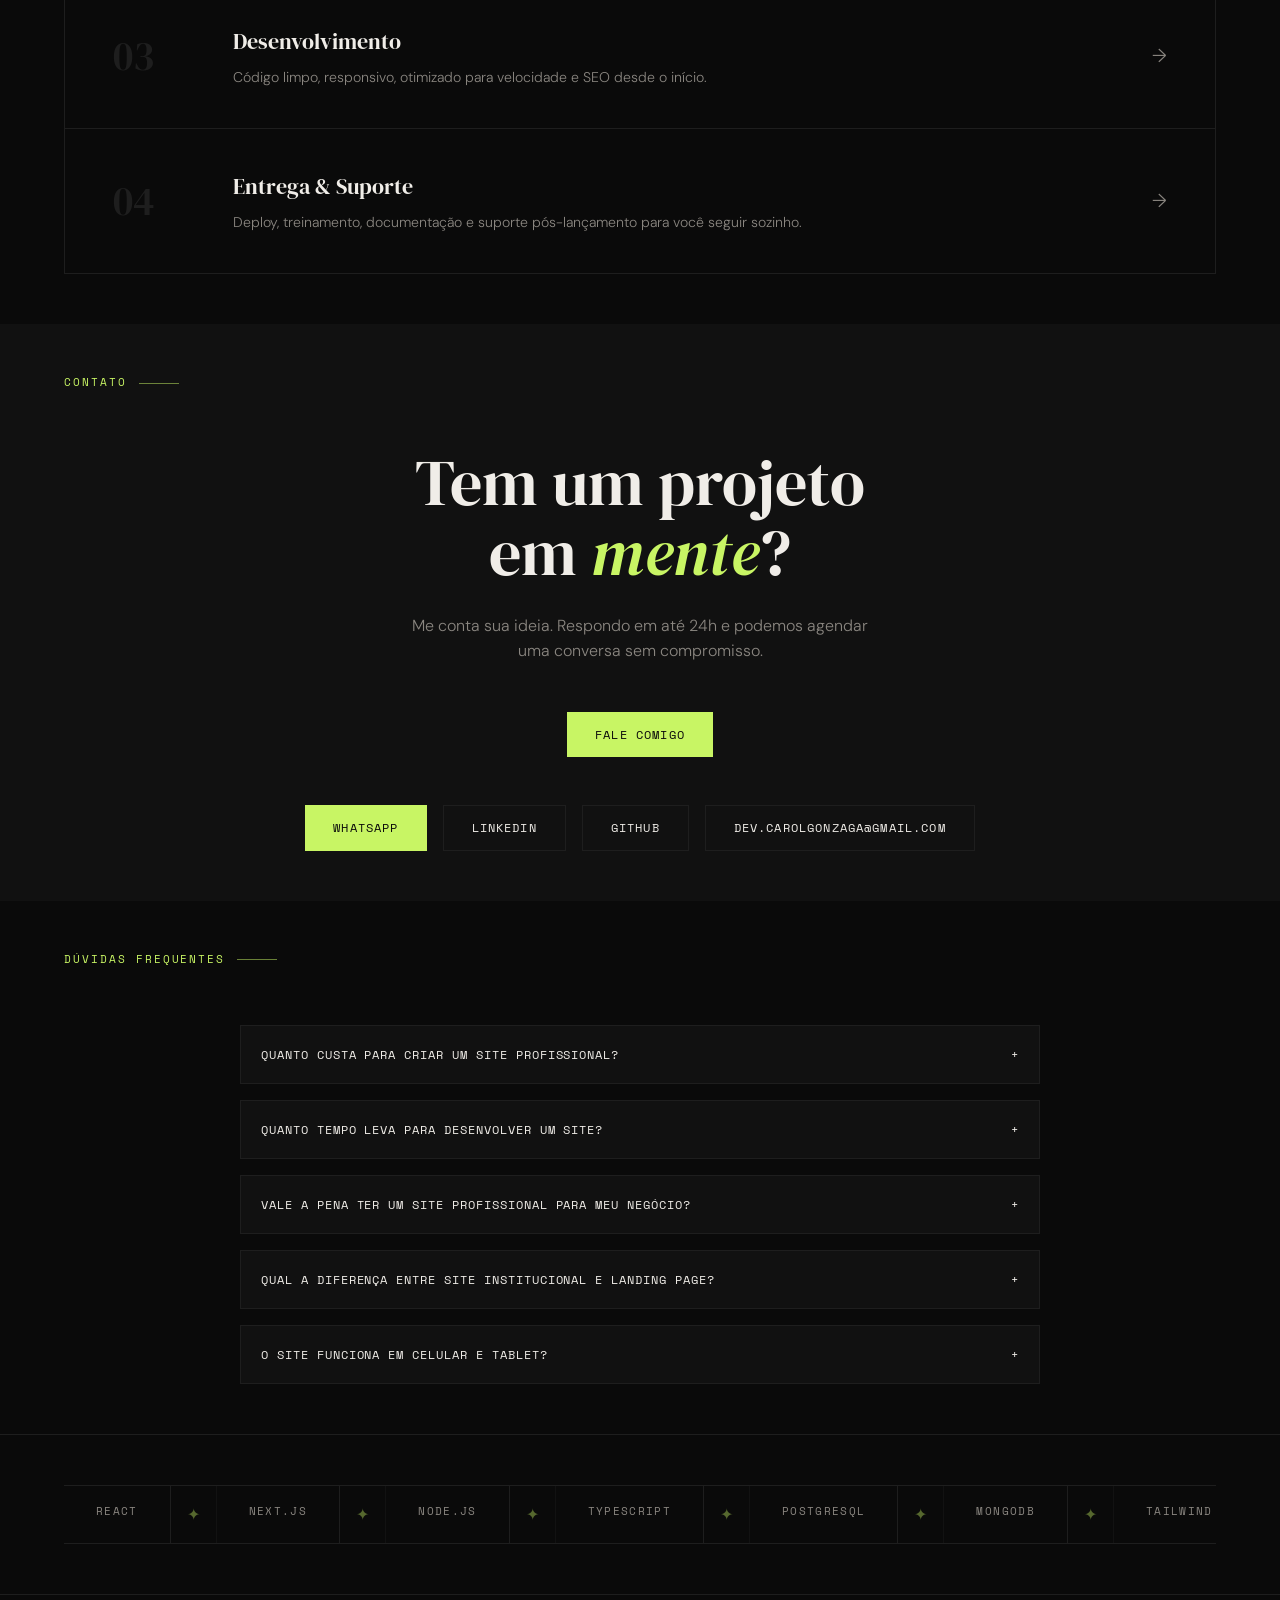
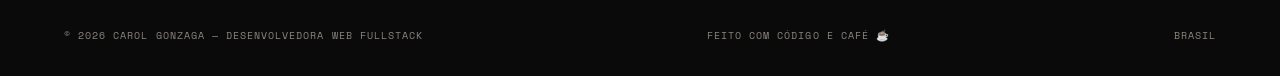
==== commit eb27e370: "feat: update portfolio with real projects and thumbnails" ====
--- a/index.html
+++ b/index.html
@@ -260,164 +260,62 @@
 
       <div class="portfolio-grid reveal">
         <article class="portfolio-item">
-          <div class="portfolio-placeholder">
-            <svg
-              viewBox="0 0 24 24"
-              fill="none"
-              stroke="currentColor"
-              stroke-width="1.5"
-            >
-              <rect x="2" y="3" width="20" height="14" rx="2" />
-              <path d="M8 21h8M12 17v4" />
-            </svg>
+          <div class="portfolio-image">
+            <img src="img/mariana_rosa.png" alt="Mariana Rosa · Escritora" />
           </div>
           <div class="portfolio-overlay">
-            <div class="port-cat">Site Institucional</div>
-            <h3 class="port-title">Clínica Dr. Mendes</h3>
+            <div class="port-cat">Site Institucional / Autor</div>
+            <h3 class="port-title">Mariana Rosa · Escritora</h3>
             <div class="port-detail-list">
               <div class="port-detail-item">
-                <strong>Problema</strong> Baixa presença digital e pouca
-                captação online
+                <strong>Problema</strong> Falta de uma vitrine digital imersiva
+                para o lançamento de seu novo livro de fantasia.
               </div>
               <div class="port-detail-item">
-                <strong>Solução</strong> Estrutura otimizada para conversão +
-                formulário
+                <strong>Solução</strong> Plataforma com lore detalhada, blog e
+                call-to-action para pré-venda.
               </div>
               <div class="port-detail-item">
-                <strong>Resultado</strong> Aumento na geração de contatos nas
-                primeiras semanas
+                <strong>Resultado</strong> Experiência única para leitores e
+                centralização da presença digital da autora.
               </div>
             </div>
-            <a href="#" class="btn-ghost">Ver projeto</a>
+            <a
+              href="https://mariana-rosa-cms.vercel.app"
+              target="_blank"
+              class="btn-ghost"
+              >Ver projeto</a
+            >
           </div>
         </article>
 
         <article class="portfolio-item">
-          <div class="portfolio-placeholder">
-            <svg
-              viewBox="0 0 24 24"
-              fill="none"
-              stroke="currentColor"
-              stroke-width="1.5"
-            >
-              <rect x="2" y="3" width="20" height="14" rx="2" />
-              <path d="M8 21h8M12 17v4" />
-            </svg>
+          <div class="portfolio-image">
+            <img src="img/metodo_aurora.png" alt="Método Aurora" />
           </div>
           <div class="portfolio-overlay">
-            <div class="port-cat">Landing Page</div>
-            <h3 class="port-title">Adv. Carvalho</h3>
+            <div class="port-cat">Landing Page de Vendas</div>
+            <h3 class="port-title">Método Aurora</h3>
             <div class="port-detail-list">
               <div class="port-detail-item">
-                <strong>Problema</strong> Tráfego sem conversão
+                <strong>Problema</strong> Profissionais da saúde com dificuldade
+                em posicionamento e atração de clientes.
               </div>
               <div class="port-detail-item">
-                <strong>Solução</strong> Página com proposta de valor e CTA
-                direto
+                <strong>Solução</strong> Landing page de alta conversão com
+                design minimalista e autoritário.
               </div>
               <div class="port-detail-item">
-                <strong>Resultado</strong> Aumento significativo na geração de
-                leads
+                <strong>Resultado</strong> Estrutura profissional para mentoria
+                e crescimento estratégico de marca.
               </div>
             </div>
-            <a href="#" class="btn-ghost">Ver projeto</a>
-          </div>
-        </article>
-
-        <article class="portfolio-item">
-          <div class="portfolio-placeholder">
-            <svg
-              viewBox="0 0 24 24"
-              fill="none"
-              stroke="currentColor"
-              stroke-width="1.5"
+            <a
+              href="https://metodoaurora.vercel.app/"
+              target="_blank"
+              class="btn-ghost"
+              >Ver projeto</a
             >
-              <rect x="2" y="3" width="20" height="14" rx="2" />
-              <path d="M8 21h8M12 17v4" />
-            </svg>
-          </div>
-          <div class="portfolio-overlay">
-            <div class="port-cat">E-commerce</div>
-            <h3 class="port-title">Empório Artesanal</h3>
-            <div class="port-detail-list">
-              <div class="port-detail-item">
-                <strong>Problema</strong> Dificuldade em escalar vendas online
-              </div>
-              <div class="port-detail-item">
-                <strong>Solução</strong> Loja com navegação simplificada e
-                checkout
-              </div>
-              <div class="port-detail-item">
-                <strong>Resultado</strong> Crescimento consistente nas vendas
-              </div>
-            </div>
-            <a href="#" class="btn-ghost">Ver projeto</a>
-          </div>
-        </article>
-
-        <article class="portfolio-item">
-          <div class="portfolio-placeholder">
-            <svg
-              viewBox="0 0 24 24"
-              fill="none"
-              stroke="currentColor"
-              stroke-width="1.5"
-            >
-              <rect x="2" y="3" width="20" height="14" rx="2" />
-              <path d="M8 21h8M12 17v4" />
-            </svg>
-          </div>
-          <div class="portfolio-overlay">
-            <div class="port-cat">Site Institucional</div>
-            <h3 class="port-title">Consultório Vital</h3>
-            <div class="port-detail-list">
-              <div class="port-detail-item">
-                <strong>Problema</strong> Presença digital genérica, sem
-                diferenciação
-              </div>
-              <div class="port-detail-item">
-                <strong>Solução</strong> Redesign focado em autoridade e
-                captação
-              </div>
-              <div class="port-detail-item">
-                <strong>Resultado</strong> Aumento expressivo nos agendamentos
-                via site
-              </div>
-            </div>
-            <a href="#" class="btn-ghost">Ver projeto</a>
-          </div>
-        </article>
-
-        <article class="portfolio-item">
-          <div class="portfolio-placeholder">
-            <svg
-              viewBox="0 0 24 24"
-              fill="none"
-              stroke="currentColor"
-              stroke-width="1.5"
-            >
-              <rect x="2" y="3" width="20" height="14" rx="2" />
-              <path d="M8 21h8M12 17v4" />
-            </svg>
-          </div>
-          <div class="portfolio-overlay">
-            <div class="port-cat">Landing Page</div>
-            <h3 class="port-title">Lançamento Digital</h3>
-            <div class="port-detail-list">
-              <div class="port-detail-item">
-                <strong>Problema</strong> Custo por lead muito alto e baixo
-                engajamento
-              </div>
-              <div class="port-detail-item">
-                <strong>Solução</strong> Página focada em escaneabilidade e
-                gatilhos mentais
-              </div>
-              <div class="port-detail-item">
-                <strong>Resultado</strong> Redução de 45% no custo por lead e
-                recorde de inscrições
-              </div>
-            </div>
-            <a href="#" class="btn-ghost">Ver projeto</a>
           </div>
         </article>
       </div>
--- a/css/style.css
+++ b/css/style.css
@@ -573,6 +573,26 @@
   grid-column: span 2;
   min-height: 420px;
 }
+.portfolio-image {
+  position: absolute;
+  inset: 0;
+  overflow: hidden;
+  background: var(--surface);
+}
+.portfolio-image img {
+  width: 100%;
+  height: 100%;
+  object-fit: cover;
+  filter: grayscale(100%) contrast(1.1) brightness(0.7);
+  transition:
+    transform 0.8s cubic-bezier(0.2, 1, 0.3, 1),
+    filter 0.8s ease;
+}
+.portfolio-item:hover .portfolio-image img {
+  transform: scale(1.1);
+  filter: grayscale(0%) contrast(1.1) brightness(0.3);
+}
+
 .portfolio-placeholder {
   position: absolute;
   inset: 0;
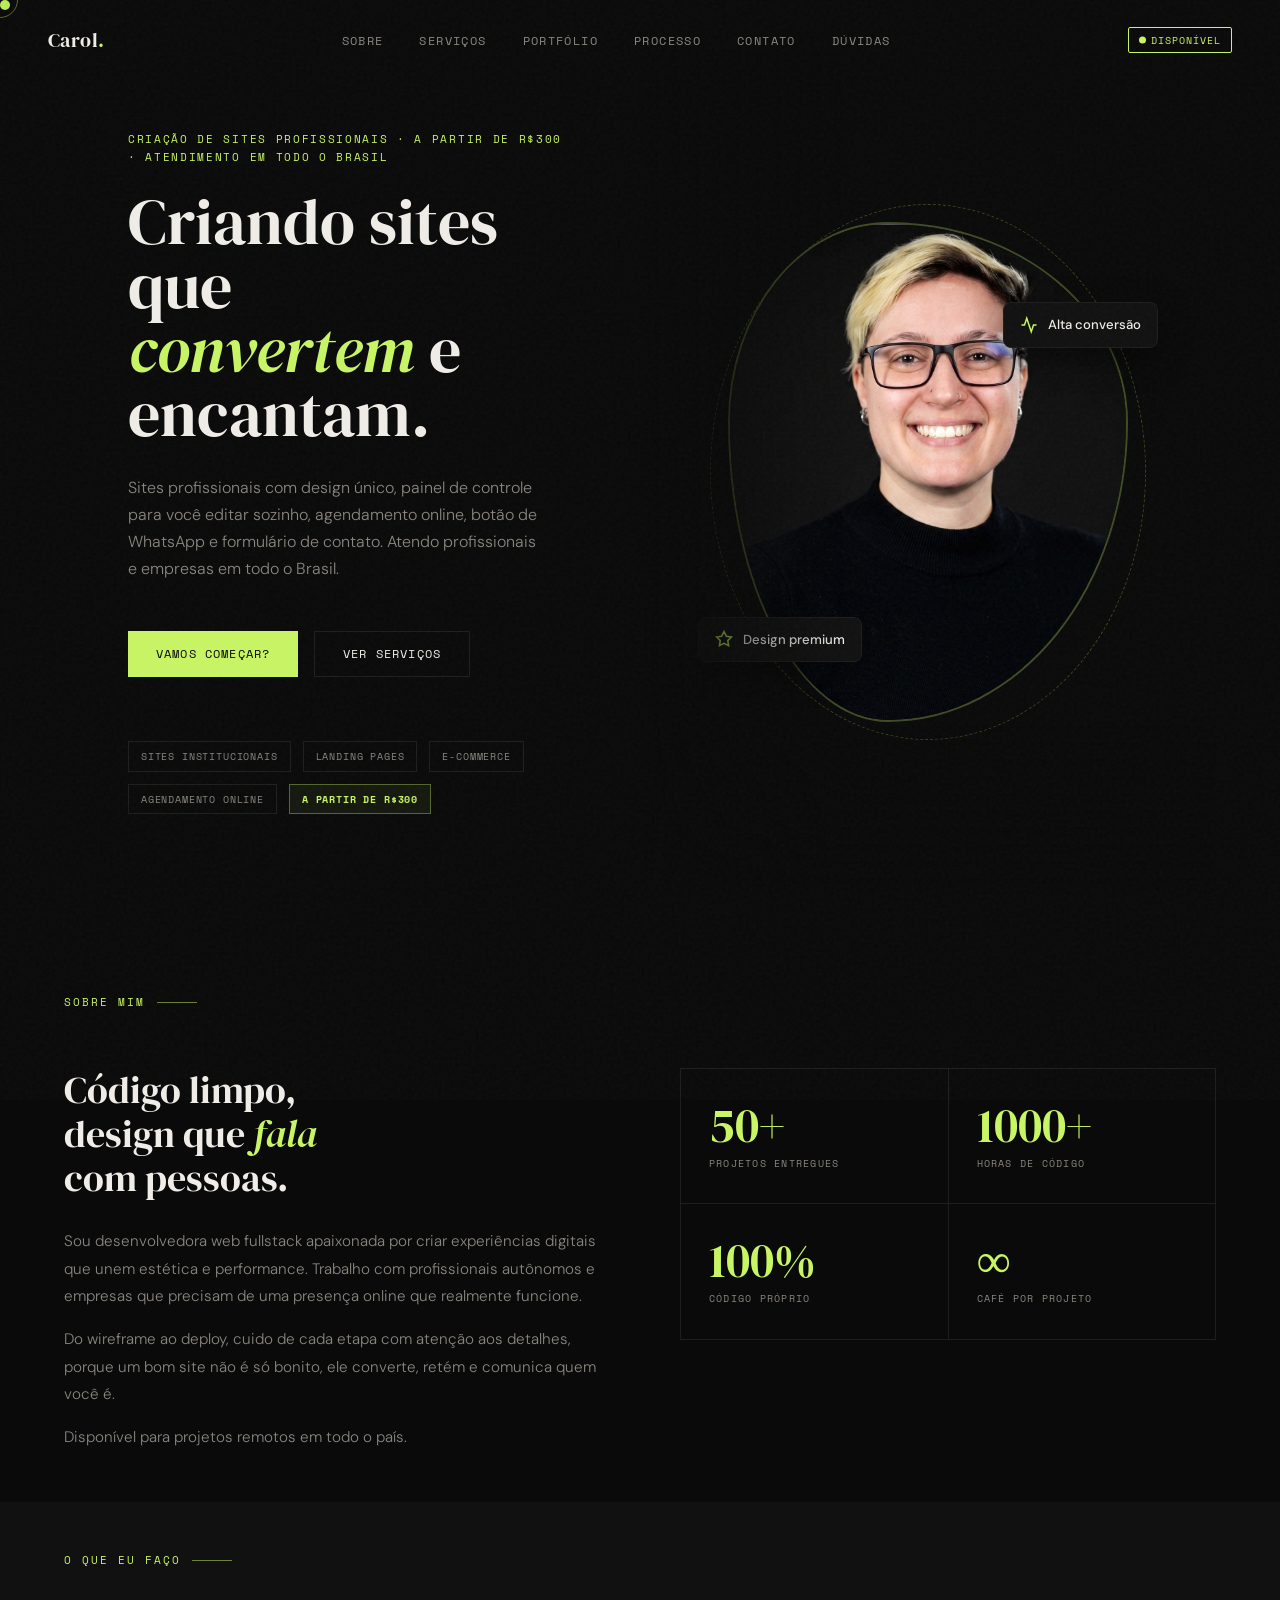
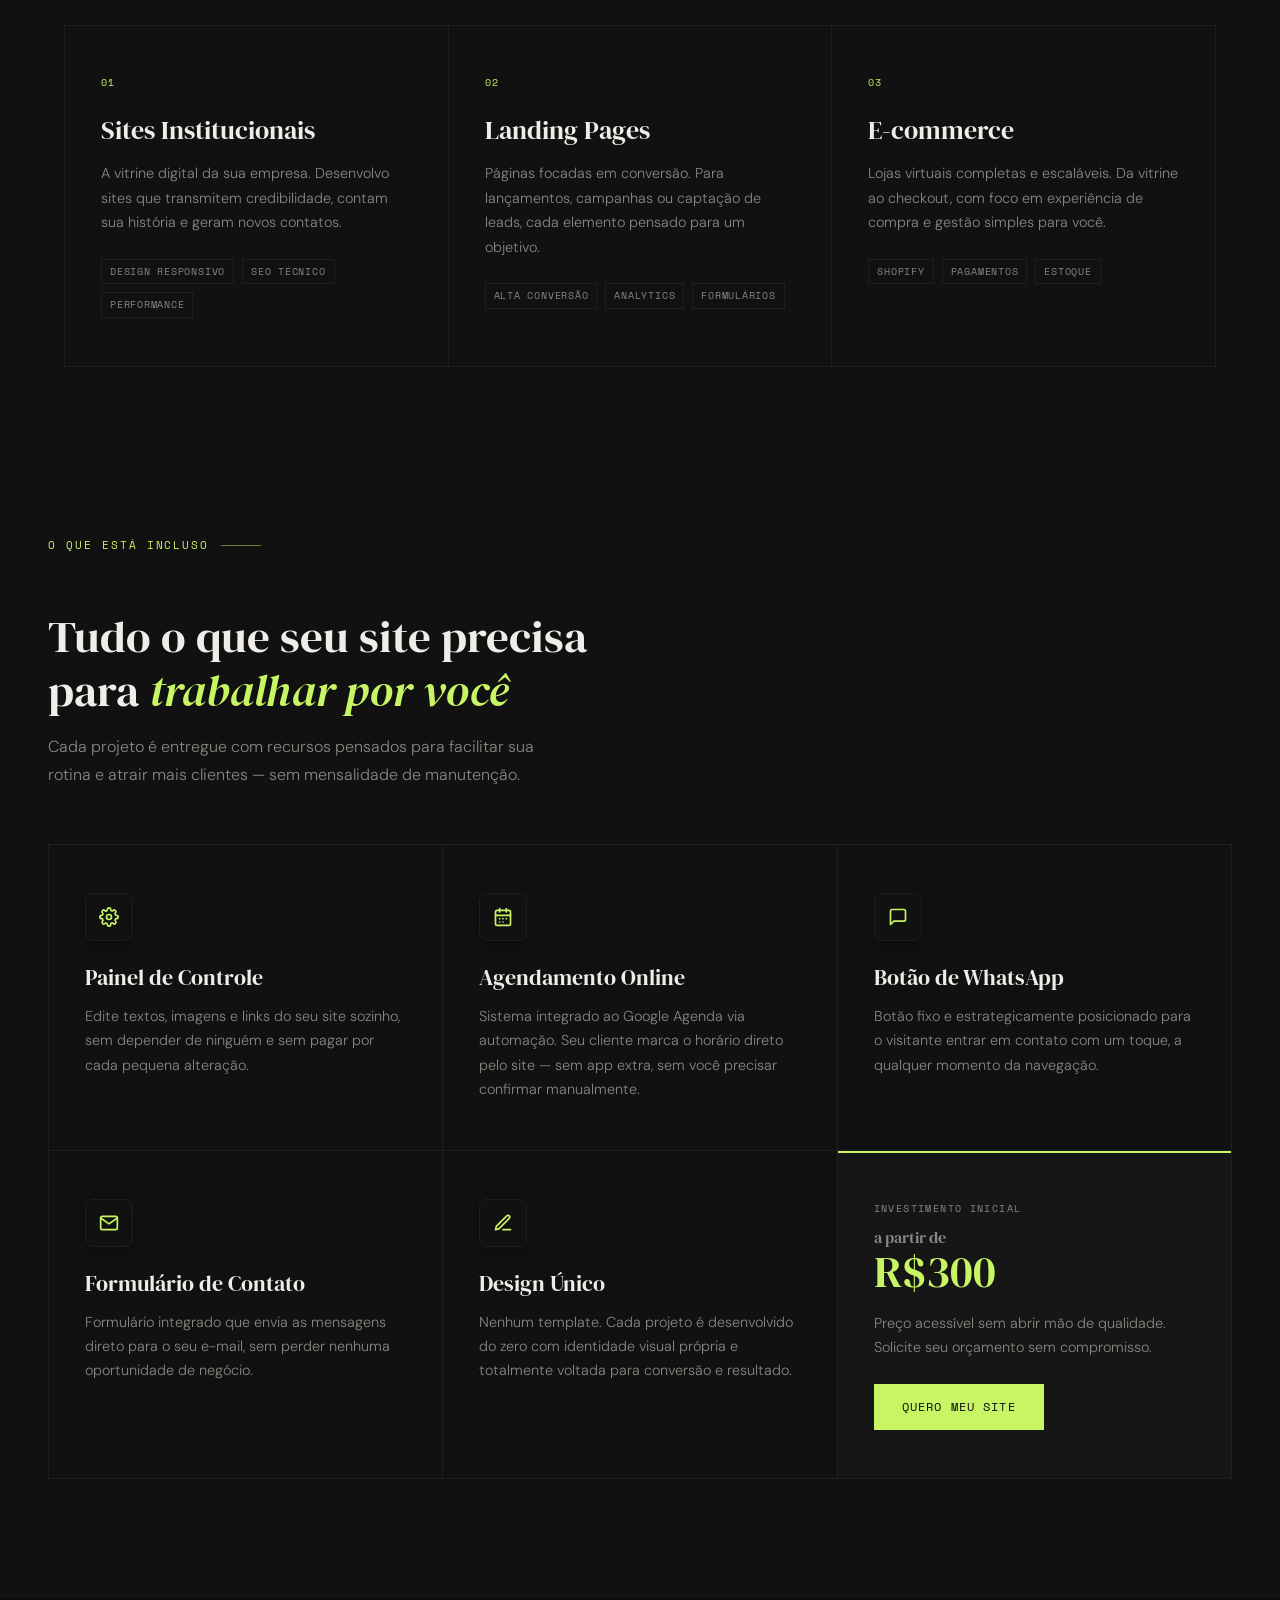
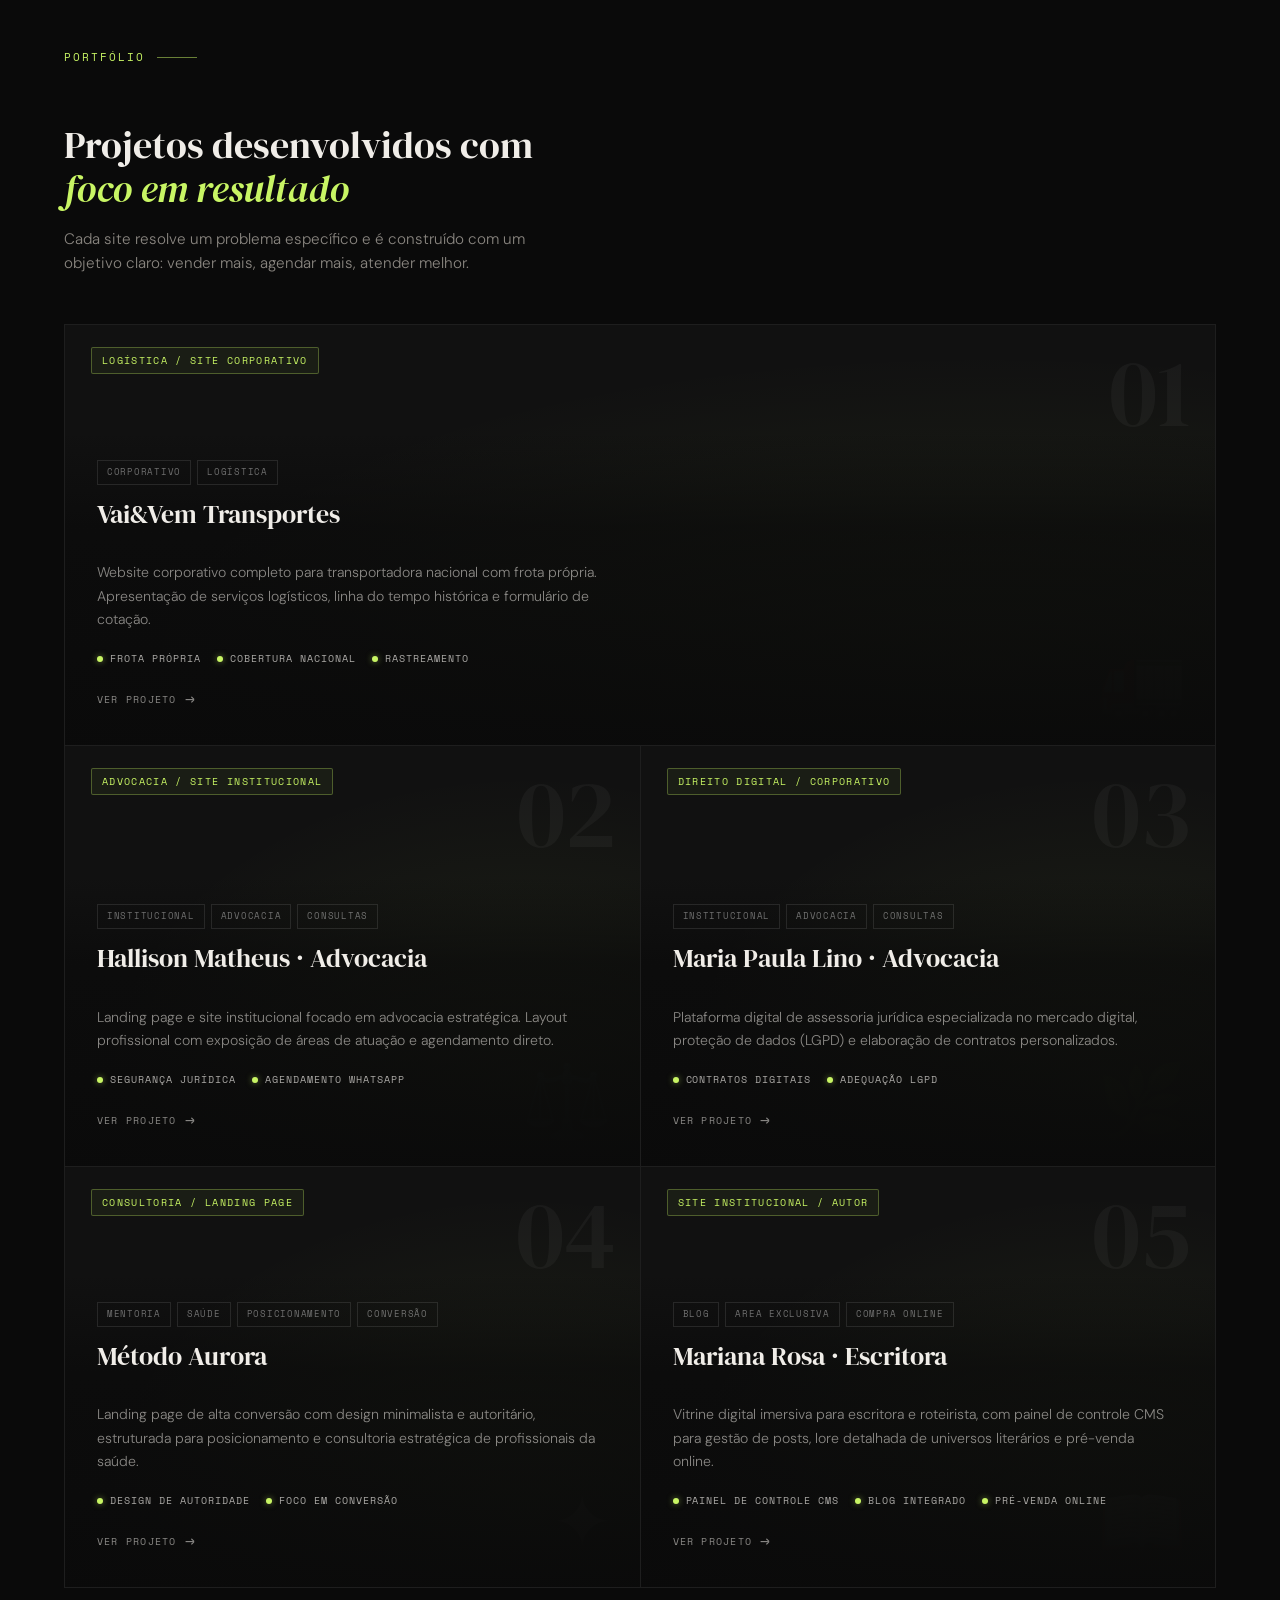
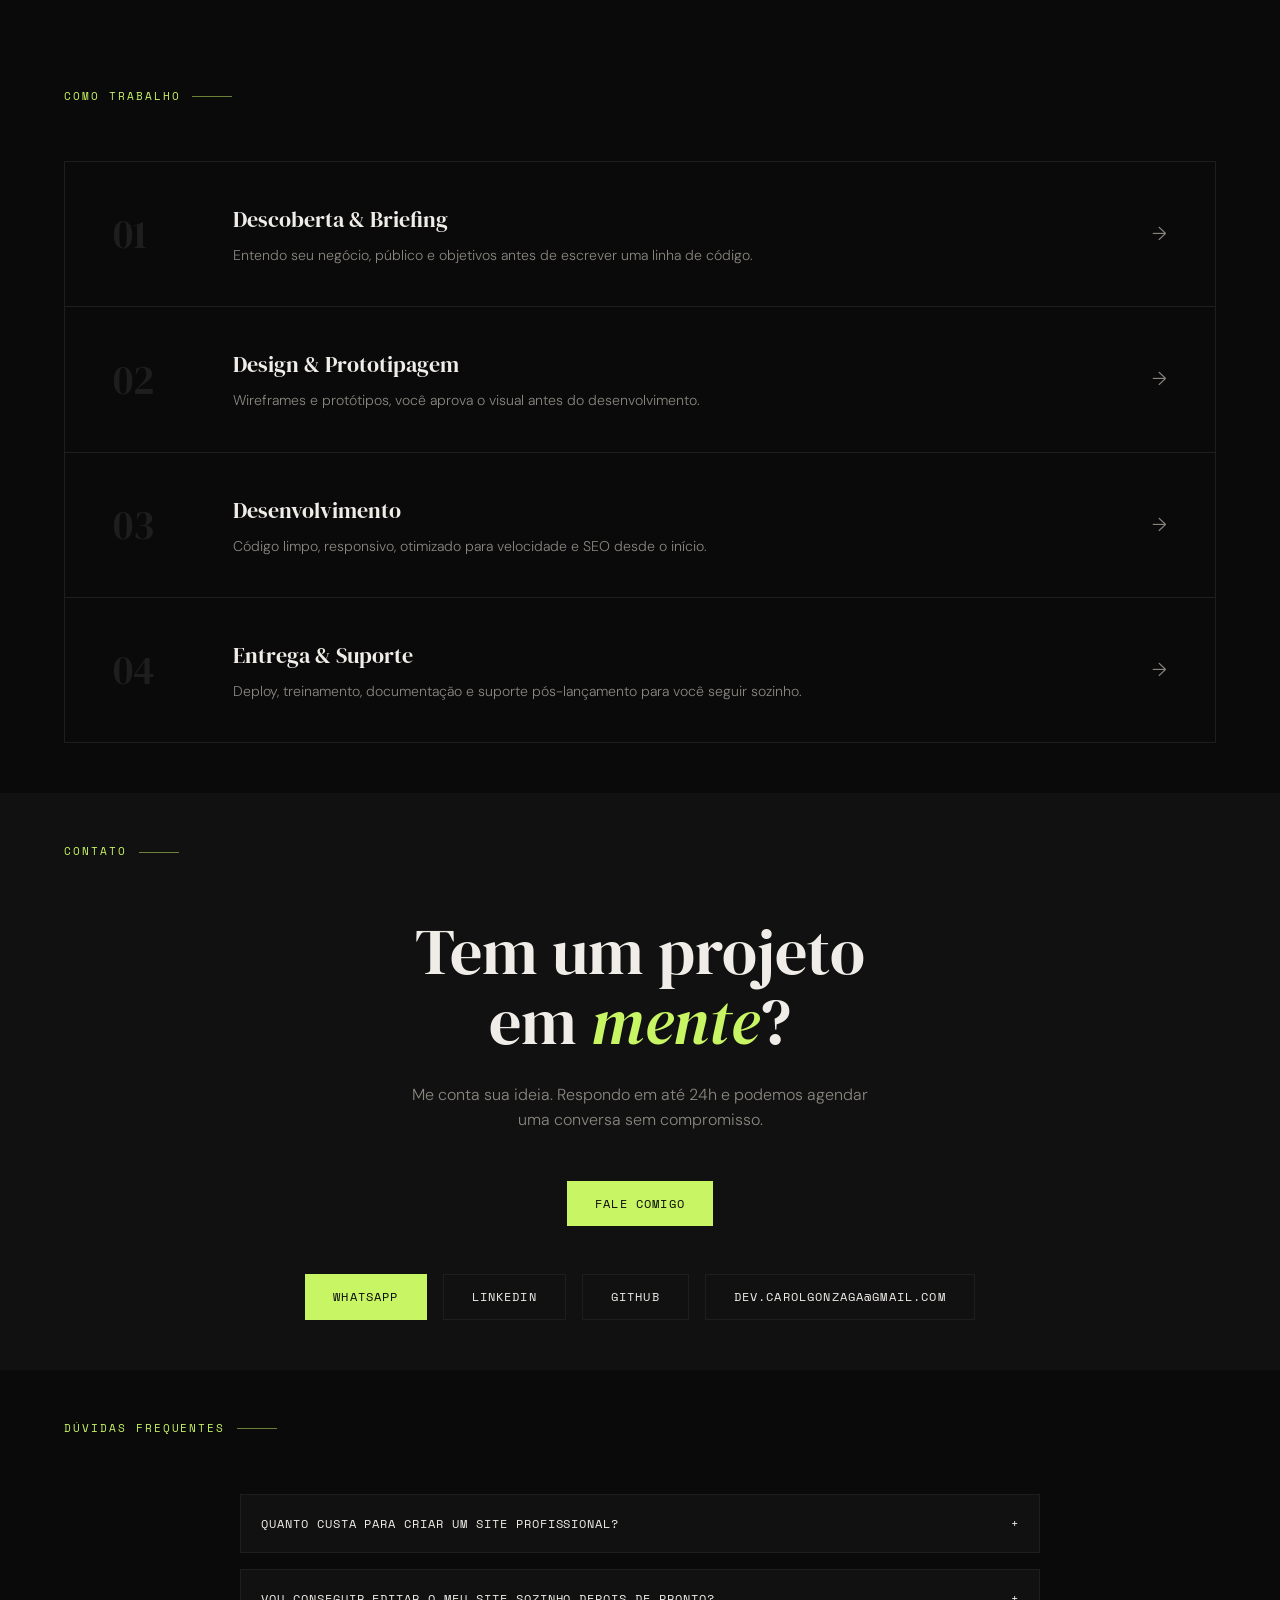
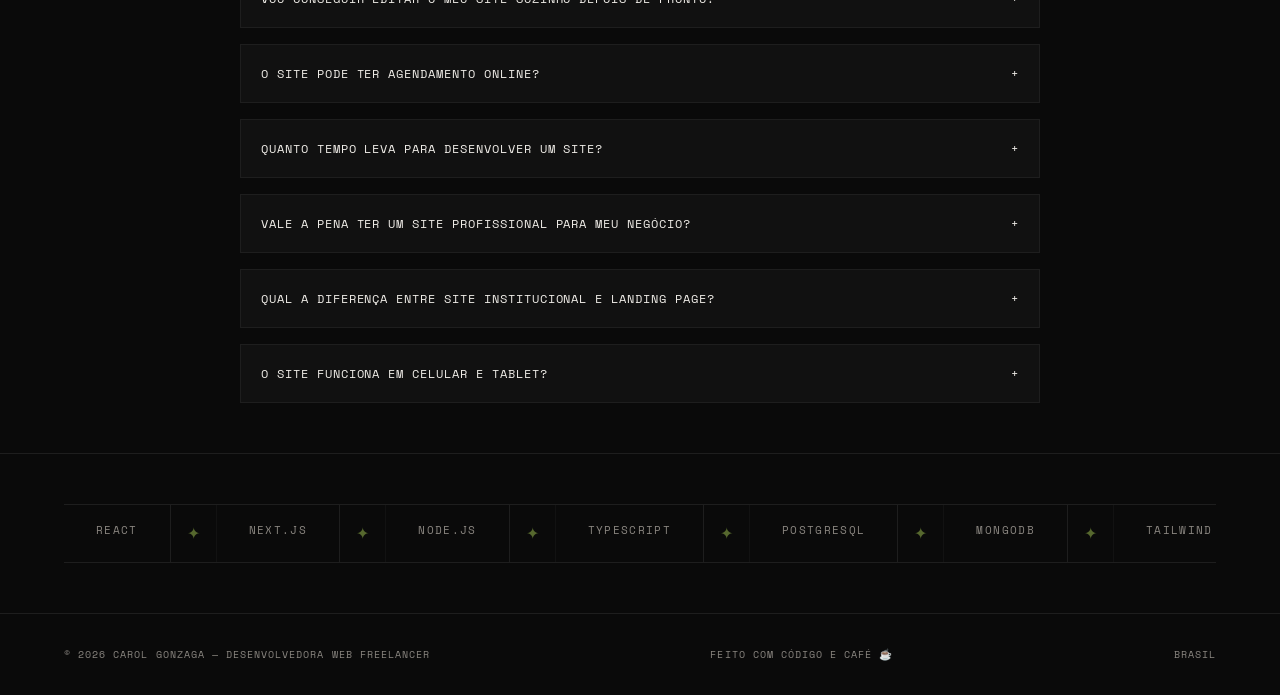
==== commit 013a57ff: "feat: atualiza portfolio com 5 projetos, padroniza cores e refatora icones da secao incluso" ====
--- a/index.html
+++ b/index.html
@@ -4,13 +4,13 @@
     <meta charset="UTF-8" />
     <meta name="viewport" content="width=device-width, initial-scale=1.0" />
     <title>
-      Desenvolvedora Web Freelancer | Criação de Sites Profissionais e Landing
-      Pages
+      Criação de Sites Profissionais a partir de R$300 | Carol Gonzaga — Desenvolvedora Web Freelancer
     </title>
     <meta
       name="description"
-      content="Desenvolvedora web fullstack especializada em criação de sites, landing pages e e-commerce que convertem. Atendo todo o Brasil."
+      content="Sites profissionais a partir de R$300 com design único, painel de controle para editar sozinho, agendamento online com Google Agenda, botão WhatsApp e formulário de contato. Atendo todo o Brasil."
     />
+    <meta name="keywords" content="criação de site profissional, site barato, site para pequenas empresas, desenvolvedora web freelancer, site com painel de controle, site com agendamento online, site com WhatsApp, landing page, site institucional Brasil" />
     <link
       href="https://fonts.googleapis.com/css2?family=DM+Serif+Display:ital@0;1&family=DM+Sans:wght@300;400;500&family=Space+Mono&display=swap"
       rel="stylesheet"
@@ -21,8 +21,32 @@
         "@context": "https://schema.org",
         "@type": "Person",
         "name": "Carol Gonzaga",
-        "jobTitle": "Desenvolvedora Web Fullstack",
-        "url": "https://carolgonzaga.site"
+        "jobTitle": "Desenvolvedora Web Fullstack Freelancer",
+        "url": "https://carolgonzaga.site",
+        "sameAs": [
+          "https://www.linkedin.com/in/anacquesta/",
+          "https://github.com/CarolGonzaga"
+        ],
+        "knowsAbout": ["Criação de Sites", "Landing Page", "SEO", "E-commerce", "Agendamento Online"]
+      }
+    </script>
+    <script type="application/ld+json">
+      {
+        "@context": "https://schema.org",
+        "@type": "Service",
+        "name": "Criação de Sites Profissionais",
+        "provider": {
+          "@type": "Person",
+          "name": "Carol Gonzaga"
+        },
+        "description": "Desenvolvimento de sites profissionais com design único, painel de controle para o cliente editar sozinho, sistema de agendamento online com Google Agenda, botão de WhatsApp e formulário de contato.",
+        "areaServed": "BR",
+        "offers": {
+          "@type": "Offer",
+          "priceCurrency": "BRL",
+          "price": "300",
+          "description": "Sites profissionais a partir de R$300"
+        }
       }
     </script>
     <script type="application/ld+json">
@@ -35,7 +59,23 @@
             "name": "Quanto custa para criar um site profissional?",
             "acceptedAnswer": {
               "@type": "Answer",
-              "text": "O valor de um site profissional varia conforme o tipo de projeto, design e funcionalidades."
+              "text": "Os sites começam a partir de R$300. O valor varia conforme o tipo de projeto e as funcionalidades escolhidas. Landing pages são as mais acessíveis; sites completos com painel de controle, agendamento online e outras integrações têm valores maiores."
+            }
+          },
+          {
+            "@type": "Question",
+            "name": "Vou conseguir editar o meu site sozinho depois de pronto?",
+            "acceptedAnswer": {
+              "@type": "Answer",
+              "text": "Sim! Todos os projetos incluem um painel de controle intuitivo onde você pode alterar textos, imagens e links sem precisar de conhecimento técnico ou pagar por manutenção."
+            }
+          },
+          {
+            "@type": "Question",
+            "name": "O site pode ter agendamento online?",
+            "acceptedAnswer": {
+              "@type": "Answer",
+              "text": "Sim. Ofereço integração de agendamento online vinculado ao Google Agenda via automação. Seu cliente agenda pelo site e o horário já aparece na sua agenda automaticamente."
             }
           },
           {
@@ -43,7 +83,7 @@
             "name": "Quanto tempo leva para desenvolver um site?",
             "acceptedAnswer": {
               "@type": "Answer",
-              "text": "O prazo depende da complexidade do projeto, podendo variar de 10 a 60 dias."
+              "text": "O prazo depende da complexidade. Landing pages podem levar cerca de 7 a 15 dias, enquanto sites maiores levam entre 15 e 30 dias."
             }
           },
           {
@@ -51,7 +91,7 @@
             "name": "Vale a pena ter um site profissional?",
             "acceptedAnswer": {
               "@type": "Answer",
-              "text": "Sim, um site profissional aumenta a credibilidade e ajuda a atrair clientes pelo Google."
+              "text": "Sim. Um site profissional aumenta a credibilidade da sua marca, melhora sua presença no Google e ajuda a atrair novos clientes."
             }
           },
           {
@@ -59,7 +99,7 @@
             "name": "Qual a diferença entre site e landing page?",
             "acceptedAnswer": {
               "@type": "Answer",
-              "text": "Sites institucionais apresentam a empresa, enquanto landing pages focam em conversão."
+              "text": "Sites institucionais apresentam a empresa como um todo, enquanto landing pages são focadas em conversão, com objetivo específico como gerar leads ou vendas."
             }
           },
           {
@@ -67,7 +107,7 @@
             "name": "O site funciona em celular?",
             "acceptedAnswer": {
               "@type": "Answer",
-              "text": "Sim, todos os sites são responsivos e funcionam em celulares, tablets e desktops."
+              "text": "Sim, todos os sites são responsivos e funcionam perfeitamente em celulares, tablets e desktops."
             }
           }
         ]
@@ -97,13 +137,12 @@
     <!-- HERO -->
     <section class="hero">
       <div class="hero-left">
-        <p class="hero-tag">Desenvolvedora Web Fullstack · Brasil</p>
+        <p class="hero-tag">Criação de Sites Profissionais · A partir de R$300 · Atendimento em todo o Brasil</p>
         <h1 class="hero-h1">
           Criando sites que<br /><em>convertem</em> e<br />encantam.
         </h1>
         <p class="hero-desc">
-          Especializada em sites institucionais, landing pages e e-commerces
-          para profissionais e empresas que levam sua presença digital a sério.
+          Sites profissionais com design único, painel de controle para você editar sozinho, agendamento online, botão de WhatsApp e formulário de contato. Atendo profissionais e empresas em todo o Brasil.
         </p>
         <div class="hero-ctas">
           <a href="/briefing.html" class="btn-primary">Vamos começar?</a>
@@ -113,7 +152,8 @@
           <span class="service-chip">Sites Institucionais</span>
           <span class="service-chip">Landing Pages</span>
           <span class="service-chip">E-commerce</span>
-          <span class="service-chip">Banco de Dados</span>
+          <span class="service-chip">Agendamento Online</span>
+          <span class="service-chip price-chip">A partir de R$300</span>
         </div>
       </div>
       <div class="hero-right">
@@ -245,6 +285,76 @@
       </div>
     </section>
 
+    <!-- INCLUSO -->
+    <section id="incluso">
+      <div class="section-label">O que está incluso</div>
+      <div class="incluso-header">
+        <h2 class="incluso-h2">
+          Tudo o que seu site precisa<br />para <em>trabalhar por você</em>
+        </h2>
+        <p class="incluso-sub">
+          Cada projeto é entregue com recursos pensados para facilitar sua rotina e atrair mais clientes — sem mensalidade de manutenção.
+        </p>
+      </div>
+      <div class="incluso-grid reveal">
+        <div class="incluso-card">
+          <span class="incluso-icon">
+            <svg viewBox="0 0 24 24" fill="none" stroke="currentColor" stroke-width="2" stroke-linecap="round" stroke-linejoin="round">
+              <circle cx="12" cy="12" r="3"/><path d="M19.4 15a1.65 1.65 0 0 0 .33 1.82l.06.06a2 2 0 0 1-2.83 2.83l-.06-.06a1.65 1.65 0 0 0-1.82-.33 1.65 1.65 0 0 0-1 1.51V21a2 2 0 0 1-4 0v-.09A1.65 1.65 0 0 0 9 19.4a1.65 1.65 0 0 0-1.82.33l-.06.06a2 2 0 0 1-2.83-2.83l.06-.06A1.65 1.65 0 0 0 4.68 15a1.65 1.65 0 0 0-1.51-1H3a2 2 0 0 1 0-4h.09A1.65 1.65 0 0 0 4.6 9a1.65 1.65 0 0 0-.33-1.82l-.06-.06a2 2 0 0 1 2.83-2.83l.06.06A1.65 1.65 0 0 0 9 4.68a1.65 1.65 0 0 0 1-1.51V3a2 2 0 0 1 4 0v.09a1.65 1.65 0 0 0 1 1.51 1.65 1.65 0 0 0 1.82-.33l.06-.06a2 2 0 0 1 2.83 2.83l-.06.06A1.65 1.65 0 0 0 19.4 9a1.65 1.65 0 0 0 1.51 1H21a2 2 0 0 1 0 4h-.09a1.65 1.65 0 0 0-1.51 1z"/>
+            </svg>
+          </span>
+          <h3 class="incluso-title">Painel de Controle</h3>
+          <p class="incluso-desc">Edite textos, imagens e links do seu site sozinho, sem depender de ninguém e sem pagar por cada pequena alteração.</p>
+        </div>
+        <div class="incluso-card">
+          <span class="incluso-icon">
+            <svg viewBox="0 0 24 24" fill="none" stroke="currentColor" stroke-width="2" stroke-linecap="round" stroke-linejoin="round">
+              <rect x="3" y="4" width="18" height="18" rx="2" ry="2"/><line x1="16" y1="2" x2="16" y2="6"/><line x1="8" y1="2" x2="8" y2="6"/><line x1="3" y1="10" x2="21" y2="10"/><path d="M8 14h.01M12 14h.01M16 14h.01M8 18h.01M12 18h.01"/>
+            </svg>
+          </span>
+          <h3 class="incluso-title">Agendamento Online</h3>
+          <p class="incluso-desc">Sistema integrado ao Google Agenda via automação. Seu cliente marca o horário direto pelo site — sem app extra, sem você precisar confirmar manualmente.</p>
+        </div>
+        <div class="incluso-card">
+          <span class="incluso-icon">
+            <svg viewBox="0 0 24 24" fill="none" stroke="currentColor" stroke-width="2" stroke-linecap="round" stroke-linejoin="round">
+              <path d="M21 15a2 2 0 0 1-2 2H7l-4 4V5a2 2 0 0 1 2-2h14a2 2 0 0 1 2 2z"/>
+            </svg>
+          </span>
+          <h3 class="incluso-title">Botão de WhatsApp</h3>
+          <p class="incluso-desc">Botão fixo e estrategicamente posicionado para o visitante entrar em contato com um toque, a qualquer momento da navegação.</p>
+        </div>
+        <div class="incluso-card">
+          <span class="incluso-icon">
+            <svg viewBox="0 0 24 24" fill="none" stroke="currentColor" stroke-width="2" stroke-linecap="round" stroke-linejoin="round">
+              <path d="M4 4h16c1.1 0 2 .9 2 2v12c0 1.1-.9 2-2 2H4c-1.1 0-2-.9-2-2V6c0-1.1.9-2 2-2z"/><polyline points="22,6 12,13 2,6"/>
+            </svg>
+          </span>
+          <h3 class="incluso-title">Formulário de Contato</h3>
+          <p class="incluso-desc">Formulário integrado que envia as mensagens direto para o seu e-mail, sem perder nenhuma oportunidade de negócio.</p>
+        </div>
+        <div class="incluso-card">
+          <span class="incluso-icon">
+            <svg viewBox="0 0 24 24" fill="none" stroke="currentColor" stroke-width="2" stroke-linecap="round" stroke-linejoin="round">
+              <path d="M12 20h9"/><path d="M16.5 3.5a2.121 2.121 0 0 1 3 3L7 19l-4 1 1-4L16.5 3.5z"/>
+            </svg>
+          </span>
+          <h3 class="incluso-title">Design Único</h3>
+          <p class="incluso-desc">Nenhum template. Cada projeto é desenvolvido do zero com identidade visual própria e totalmente voltada para conversão e resultado.</p>
+        </div>
+        <div class="incluso-card incluso-card--price">
+          <div class="incluso-price-label">Investimento inicial</div>
+          <div class="incluso-price">
+            a partir de
+            <strong>R$300</strong>
+          </div>
+          <p class="incluso-desc">Preço acessível sem abrir mão de qualidade. Solicite seu orçamento sem compromisso.</p>
+          <a href="/briefing.html" class="btn-primary" style="display:inline-block;margin-top:24px;border:none;font-family:var(--mono);font-size:0.72rem;letter-spacing:0.1em;text-transform:uppercase;padding:14px 28px;cursor:none;">Quero meu site</a>
+        </div>
+      </div>
+
+    </section>
+
     <!-- PORTFOLIO -->
     <section id="portfolio">
       <div class="section-label">Portfólio</div>
@@ -253,71 +363,168 @@
           Projetos desenvolvidos com<br /><em>foco em resultado</em>
         </h2>
         <p class="portfolio-sub">
-          Cada projeto resolve um problema específico e é construído com um
-          objetivo claro.
+          Cada site resolve um problema específico e é construído com um objetivo claro: vender mais, agendar mais, atender melhor.
         </p>
       </div>
 
       <div class="portfolio-grid reveal">
-        <article class="portfolio-item">
-          <div class="portfolio-image">
-            <img src="img/mariana_rosa.png" alt="Mariana Rosa · Escritora" />
-          </div>
-          <div class="portfolio-overlay">
-            <div class="port-cat">Site Institucional / Autor</div>
+
+        <!-- Card 1 — Vai&Vem Transportes (Corporativo / Logística) -->
+        <article class="portfolio-item pf-card-saude" style="grid-column: span 2; min-height: 420px;">
+          <div class="pf-bg-glow pf-glow-saude"></div>
+          <div class="pf-accent-bar"></div>
+          <div class="pf-big-num">01</div>
+          <span class="pf-cat-tag pf-tag-saude">Logística / Site Corporativo</span>
+          <span class="pf-deco-icon">🚛</span>
+
+          <div class="pf-overlay-always">
+            <div class="pf-pills">
+              <span class="pf-pill">Corporativo</span>
+              <span class="pf-pill">Logística</span>
+            </div>
+            <h3 class="port-title">Vai&Vem Transportes</h3>
+            <p class="port-desc">Website corporativo completo para transportadora nacional com frota própria. Apresentação de serviços logísticos, linha do tempo histórica e formulário de cotação.</p>
+            <div class="pf-features">
+              <span class="pf-feature">
+                <span class="pf-feature-dot pf-dot-saude"></span>Frota Própria
+              </span>
+              <span class="pf-feature">
+                <span class="pf-feature-dot pf-dot-saude"></span>Cobertura Nacional
+              </span>
+              <span class="pf-feature">
+                <span class="pf-feature-dot pf-dot-saude"></span>Rastreamento
+              </span>
+            </div>
+            <a href="https://www.vaievemtransportes.com.br/" target="_blank" class="pf-cta-link">
+              Ver projeto <span class="pf-arrow">→</span>
+            </a>
+          </div>
+        </article>
+
+        <!-- Card 2 — Hallison Matheus Advocacia (Direito Tradicional) -->
+        <article class="portfolio-item pf-card-saude" style="min-height: 420px;">
+          <div class="pf-bg-glow pf-glow-saude"></div>
+          <div class="pf-accent-bar"></div>
+          <div class="pf-big-num">02</div>
+          <span class="pf-cat-tag pf-tag-saude">Advocacia / Site Institucional</span>
+          <span class="pf-deco-icon">⚖️</span>
+
+          <div class="pf-overlay-always">
+            <div class="pf-pills">
+              <span class="pf-pill">Institucional</span>
+              <span class="pf-pill">Advocacia</span>
+              <span class="pf-pill">Consultas</span>
+            </div>
+            <h3 class="port-title">Hallison Matheus · Advocacia</h3>
+            <p class="port-desc">Landing page e site institucional focado em advocacia estratégica. Layout profissional com exposição de áreas de atuação e agendamento direto.</p>
+            <div class="pf-features">
+              <span class="pf-feature">
+                <span class="pf-feature-dot pf-dot-saude"></span>Segurança Jurídica
+              </span>
+              <span class="pf-feature">
+                <span class="pf-feature-dot pf-dot-saude"></span>Agendamento WhatsApp
+              </span>
+            </div>
+            <a href="https://www.hallisonmatheusadvocacia.com.br/" target="_blank" class="pf-cta-link">
+              Ver projeto <span class="pf-arrow">→</span>
+            </a>
+          </div>
+        </article>
+
+        <!-- Card 3 — Maria Paula Lino (Direito Digital) -->
+        <article class="portfolio-item pf-card-saude" style="min-height: 420px;">
+          <div class="pf-bg-glow pf-glow-saude"></div>
+          <div class="pf-accent-bar"></div>
+          <div class="pf-big-num">03</div>
+          <span class="pf-cat-tag pf-tag-saude">Direito Digital / Corporativo</span>
+          <span class="pf-deco-icon">🌿</span>
+
+          <div class="pf-overlay-always">
+            <div class="pf-pills">
+              <span class="pf-pill">Institucional</span>
+              <span class="pf-pill">Advocacia</span>
+              <span class="pf-pill">Consultas</span>
+            </div>
+            <h3 class="port-title">Maria Paula Lino · Advocacia</h3>
+            <p class="port-desc">Plataforma digital de assessoria jurídica especializada no mercado digital, proteção de dados (LGPD) e elaboração de contratos personalizados.</p>
+            <div class="pf-features">
+              <span class="pf-feature">
+                <span class="pf-feature-dot pf-dot-saude"></span>Contratos Digitais
+              </span>
+              <span class="pf-feature">
+                <span class="pf-feature-dot pf-dot-saude"></span>Adequação LGPD
+              </span>
+            </div>
+            <a href="https://mariapaulalino.com.br/" target="_blank" class="pf-cta-link">
+              Ver projeto <span class="pf-arrow">→</span>
+            </a>
+          </div>
+        </article>
+
+        <!-- Card 4 — Método Aurora (Saúde / Posicionamento) -->
+        <article class="portfolio-item pf-card-saude" style="min-height: 420px;">
+          <div class="pf-bg-glow pf-glow-saude"></div>
+          <div class="pf-accent-bar"></div>
+          <div class="pf-big-num">04</div>
+          <span class="pf-cat-tag pf-tag-saude">Consultoria / Landing Page</span>
+          <span class="pf-deco-icon">✦</span>
+
+          <div class="pf-overlay-always">
+            <div class="pf-pills">
+              <span class="pf-pill">Mentoria</span>
+              <span class="pf-pill">Saúde</span>
+              <span class="pf-pill">Posicionamento</span>
+              <span class="pf-pill">Conversão</span>
+            </div>
+            <h3 class="port-title">Método Aurora</h3>
+            <p class="port-desc">Landing page de alta conversão com design minimalista e autoritário, estruturada para posicionamento e consultoria estratégica de profissionais da saúde.</p>
+            <div class="pf-features">
+              <span class="pf-feature">
+                <span class="pf-feature-dot pf-dot-saude"></span>Design de Autoridade
+              </span>
+              <span class="pf-feature">
+                <span class="pf-feature-dot pf-dot-saude"></span>Foco em Conversão
+              </span>
+            </div>
+            <a href="https://metodoaurora.vercel.app/" target="_blank" class="pf-cta-link">
+              Ver projeto <span class="pf-arrow">→</span>
+            </a>
+          </div>
+        </article>
+
+        <!-- Card 5 — Mariana Rosa · Escritora (Autor / CMS) -->
+        <article class="portfolio-item pf-card-saude" style="min-height: 420px;">
+          <div class="pf-bg-glow pf-glow-saude"></div>
+          <div class="pf-accent-bar"></div>
+          <div class="pf-big-num">05</div>
+          <span class="pf-cat-tag pf-tag-saude">Site Institucional / Autor</span>
+          <span class="pf-deco-icon">📖</span>
+
+          <div class="pf-overlay-always">
+            <div class="pf-pills">
+              <span class="pf-pill">Blog</span>
+              <span class="pf-pill">Area Exclusiva</span>
+              <span class="pf-pill">Compra online</span>
+            </div>
             <h3 class="port-title">Mariana Rosa · Escritora</h3>
-            <div class="port-detail-list">
-              <div class="port-detail-item">
-                <strong>Problema</strong> Falta de uma vitrine digital imersiva
-                para o lançamento de seu novo livro de fantasia.
-              </div>
-              <div class="port-detail-item">
-                <strong>Solução</strong> Plataforma com lore detalhada, blog e
-                call-to-action para pré-venda.
-              </div>
-              <div class="port-detail-item">
-                <strong>Resultado</strong> Experiência única para leitores e
-                centralização da presença digital da autora.
-              </div>
-            </div>
-            <a
-              href="https://mariana-rosa-cms.vercel.app"
-              target="_blank"
-              class="btn-ghost"
-              >Ver projeto</a
-            >
+            <p class="port-desc">Vitrine digital imersiva para escritora e roteirista, com painel de controle CMS para gestão de posts, lore detalhada de universos literários e pré-venda online.</p>
+            <div class="pf-features">
+              <span class="pf-feature">
+                <span class="pf-feature-dot pf-dot-saude"></span>Painel de controle CMS
+              </span>
+              <span class="pf-feature">
+                <span class="pf-feature-dot pf-dot-saude"></span>Blog integrado
+              </span>
+              <span class="pf-feature">
+                <span class="pf-feature-dot pf-dot-saude"></span>Pré-venda online
+              </span>
+            </div>
+            <a href="https://mariana-rosa-cms.vercel.app" target="_blank" class="pf-cta-link">
+              Ver projeto <span class="pf-arrow">→</span>
+            </a>
           </div>
         </article>
 
-        <article class="portfolio-item">
-          <div class="portfolio-image">
-            <img src="img/metodo_aurora.png" alt="Método Aurora" />
-          </div>
-          <div class="portfolio-overlay">
-            <div class="port-cat">Landing Page de Vendas</div>
-            <h3 class="port-title">Método Aurora</h3>
-            <div class="port-detail-list">
-              <div class="port-detail-item">
-                <strong>Problema</strong> Profissionais da saúde com dificuldade
-                em posicionamento e atração de clientes.
-              </div>
-              <div class="port-detail-item">
-                <strong>Solução</strong> Landing page de alta conversão com
-                design minimalista e autoritário.
-              </div>
-              <div class="port-detail-item">
-                <strong>Resultado</strong> Estrutura profissional para mentoria
-                e crescimento estratégico de marca.
-              </div>
-            </div>
-            <a
-              href="https://metodoaurora.vercel.app/"
-              target="_blank"
-              class="btn-ghost"
-              >Ver projeto</a
-            >
-          </div>
-        </article>
       </div>
     </section>
 
@@ -328,7 +535,7 @@
         <div class="process-item">
           <div class="process-n">01</div>
           <div>
-            <div class="process-title">Descoberta & Briefing</div>
+            <div class="process-title">Descoberta &amp; Briefing</div>
             <div class="process-desc">
               Entendo seu negócio, público e objetivos antes de escrever uma
               linha de código.
@@ -339,7 +546,7 @@
         <div class="process-item">
           <div class="process-n">02</div>
           <div>
-            <div class="process-title">Design & Prototipagem</div>
+            <div class="process-title">Design &amp; Prototipagem</div>
             <div class="process-desc">
               Wireframes e protótipos, você aprova o visual antes do
               desenvolvimento.
@@ -361,7 +568,7 @@
         <div class="process-item">
           <div class="process-n">04</div>
           <div>
-            <div class="process-title">Entrega & Suporte</div>
+            <div class="process-title">Entrega &amp; Suporte</div>
             <div class="process-desc">
               Deploy, treinamento, documentação e suporte pós-lançamento para
               você seguir sozinho.
@@ -439,9 +646,29 @@
           </button>
           <div class="faq-answer">
             <p>
-              O valor de um site profissional varia conforme o tipo de projeto,
-              design e funcionalidades. Landing pages são mais acessíveis,
-              enquanto sites completos personalizados exigem maior investimento.
+              Os sites começam a partir de R$300. O valor varia conforme o tipo de projeto e as funcionalidades escolhidas. Landing pages são as mais acessíveis; sites completos com painel de controle, agendamento online e outras integrações têm valores maiores.
+            </p>
+          </div>
+        </div>
+
+        <div class="faq-item">
+          <button class="faq-question">
+            Vou conseguir editar o meu site sozinho depois de pronto? <span>+</span>
+          </button>
+          <div class="faq-answer">
+            <p>
+              Sim! Todos os projetos incluem um painel de controle intuitivo onde você pode alterar textos, imagens e links sem precisar de conhecimento técnico ou pagar por manutenção.
+            </p>
+          </div>
+        </div>
+
+        <div class="faq-item">
+          <button class="faq-question">
+            O site pode ter agendamento online? <span>+</span>
+          </button>
+          <div class="faq-answer">
+            <p>
+              Sim. Ofereço integração de agendamento online vinculado ao Google Agenda via automação. Seu cliente agenda pelo site e o horário já aparece na sua agenda automaticamente.
             </p>
           </div>
         </div>
@@ -555,7 +782,7 @@
     <footer>
       <span
         >© <span id="year"></span> Carol Gonzaga — Desenvolvedora Web
-        Fullstack</span
+        Freelancer</span
       >
       <span>Feito com código e café ☕</span>
       <span>Brasil</span>
--- a/css/style.css
+++ b/css/style.css
@@ -111,9 +111,28 @@
   text-transform: uppercase;
   color: var(--accent);
   border: 1px solid var(--accent);
-  padding: 4px 10px;
+  padding: 4px 10px 4px 22px;
   border-radius: 2px;
   animation: pulse-border 2.5s ease infinite;
+  position: relative;
+}
+.nav-badge::before {
+  content: "";
+  position: absolute;
+  left: 10px;
+  top: 50%;
+  width: 7px;
+  height: 7px;
+  border-radius: 50%;
+  background: var(--accent);
+  transform: translateY(-50%);
+  box-shadow: 0 0 0 0 rgba(200, 245, 100, 0.7);
+  animation: pulseDot 2s infinite;
+}
+@keyframes pulseDot {
+  0%   { box-shadow: 0 0 0 0   rgba(200, 245, 100, 0.7); }
+  70%  { box-shadow: 0 0 0 10px rgba(200, 245, 100, 0); }
+  100% { box-shadow: 0 0 0 0   rgba(200, 245, 100, 0); }
 }
 @keyframes pulse-border {
   0%,
@@ -235,6 +254,13 @@
   color: var(--muted);
   padding: 6px 12px;
   border: 1px solid var(--border);
+}
+/* Price chip hero highlight */
+.service-chip.price-chip {
+  color: var(--accent);
+  border-color: rgba(200, 245, 100, 0.35);
+  background: rgba(200, 245, 100, 0.06);
+  font-weight: 700;
 }
 /* Hero Right — photo */
 .hero-right {
@@ -1227,3 +1253,372 @@
     line-height: 1.5;
   }
 }
+
+/* =========================================
+   Seção "O que está incluso"
+   ========================================= */
+#incluso {
+  padding: 120px 48px;
+  background: var(--surface);
+}
+.incluso-header {
+  margin-bottom: 56px;
+}
+.incluso-h2 {
+  font-family: var(--serif);
+  font-size: clamp(2rem, 4vw, 2.8rem);
+  font-weight: 400;
+  line-height: 1.2;
+  margin: 0 0 16px;
+}
+.incluso-h2 em {
+  font-style: italic;
+  color: var(--accent);
+}
+.incluso-sub {
+  color: var(--muted);
+  font-size: 1rem;
+  max-width: 520px;
+  line-height: 1.7;
+}
+.incluso-grid {
+  display: grid;
+  grid-template-columns: repeat(3, 1fr);
+  gap: 1px;
+  background: var(--border);
+  border: 1px solid var(--border);
+}
+.incluso-card {
+  background: var(--surface);
+  padding: 48px 36px;
+  transition: background 0.3s;
+  position: relative;
+  overflow: hidden;
+}
+.incluso-card::before {
+  content: "";
+  position: absolute;
+  top: 0;
+  left: 0;
+  right: 0;
+  height: 2px;
+  background: var(--accent);
+  transform: scaleX(0);
+  transform-origin: left;
+  transition: transform 0.4s ease;
+}
+.incluso-card:hover::before {
+  transform: scaleX(1);
+}
+.incluso-card:hover {
+  background: #161616;
+}
+.incluso-icon {
+  display: inline-flex;
+  align-items: center;
+  justify-content: center;
+  width: 48px;
+  height: 48px;
+  background: var(--surface);
+  border: 1px solid var(--border);
+  border-radius: 8px;
+  color: var(--accent);
+  margin-bottom: 24px;
+  box-shadow: 0 4px 12px rgba(0, 0, 0, 0.3);
+  transition: transform 0.3s ease, border-color 0.3s ease;
+}
+.incluso-icon svg {
+  width: 20px;
+  height: 20px;
+  display: block;
+}
+.incluso-card:hover .incluso-icon {
+  transform: translateY(-2px);
+  border-color: rgba(200, 245, 100, 0.4);
+}
+.incluso-title {
+  font-family: var(--serif);
+  font-size: 1.4rem;
+  font-weight: 400;
+  margin: 0 0 12px;
+  line-height: 1.2;
+}
+.incluso-desc {
+  font-size: 0.9rem;
+  color: var(--muted);
+  line-height: 1.7;
+  margin: 0;
+}
+/* Card de preço — destaque especial */
+.incluso-card--price {
+  background: #161616;
+  border-top: 2px solid var(--accent);
+  display: flex;
+  flex-direction: column;
+  align-items: flex-start;
+}
+.incluso-card--price::before {
+  display: none;
+}
+.incluso-price-label {
+  font-family: var(--mono);
+  font-size: 0.62rem;
+  letter-spacing: 0.14em;
+  text-transform: uppercase;
+  color: var(--muted);
+  margin-bottom: 8px;
+}
+.incluso-price {
+  font-family: var(--serif);
+  font-size: 1rem;
+  margin-bottom: 4px;
+  color: var(--muted);
+}
+.incluso-price strong {
+  font-family: var(--serif);
+  font-size: 2.8rem;
+  font-weight: 400;
+  color: var(--accent);
+  display: block;
+  line-height: 1;
+  margin-bottom: 12px;
+}
+
+/* =========================================
+   Portfolio — Cards Exclusivos por Projeto (pf-*)
+   ========================================= */
+.portfolio-grid {
+  display: grid;
+  grid-template-columns: 1fr 1fr;
+  gap: 1px;
+  background: var(--border);
+  border: 1px solid var(--border);
+}
+
+.portfolio-item {
+  position: relative;
+  background: #111;
+  min-height: 320px;
+  display: flex;
+  flex-direction: column;
+  justify-content: flex-end;
+  overflow: hidden;
+  cursor: pointer;
+  transition: background 0.3s;
+}
+.portfolio-item:hover {
+  background: #161616;
+}
+
+/* Barra de acento no topo por projeto */
+.pf-accent-bar {
+  position: absolute;
+  top: 0;
+  left: 0;
+  right: 0;
+  height: 2px;
+  transform: scaleX(0);
+  transform-origin: left;
+  transition: transform 0.5s cubic-bezier(0.16, 1, 0.3, 1);
+  z-index: 4;
+}
+.portfolio-item:hover .pf-accent-bar {
+  transform: scaleX(1);
+}
+.pf-card-law .pf-accent-bar    { background: #c9a84c; }
+.pf-card-digital .pf-accent-bar { background: #7c6af5; }
+.pf-card-saude .pf-accent-bar  { background: #c8f564; }
+.pf-card-livro .pf-accent-bar  { background: #c084f5; }
+.pf-card-olive .pf-accent-bar  { background: #9bb084; }
+.pf-card-cargo .pf-accent-bar  { background: #4da3ff; }
+
+/* Glow de fundo por projeto */
+.pf-bg-glow {
+  position: absolute;
+  inset: 0;
+  pointer-events: none;
+  z-index: 0;
+}
+.pf-glow-law     { background: radial-gradient(ellipse at 80% 20%, rgba(139, 110, 60, 0.18) 0%, transparent 65%); }
+.pf-glow-digital { background: radial-gradient(ellipse at 20% 80%, rgba(124, 106, 245, 0.15) 0%, transparent 65%); }
+.pf-glow-saude   { background: radial-gradient(ellipse at 80% 80%, rgba(200, 245, 100, 0.08) 0%, transparent 65%); }
+.pf-glow-livro   { background: radial-gradient(ellipse at 20% 20%, rgba(150, 80, 200, 0.2) 0%, transparent 65%); }
+.pf-glow-olive   { background: radial-gradient(ellipse at 80% 20%, rgba(155, 176, 132, 0.18) 0%, transparent 65%); }
+.pf-glow-cargo   { background: radial-gradient(ellipse at 20% 80%, rgba(77, 163, 255, 0.15) 0%, transparent 65%); }
+
+/* Número grande decorativo */
+.pf-big-num {
+  position: absolute;
+  top: 20px;
+  right: 24px;
+  font-family: var(--serif);
+  font-size: 96px;
+  font-weight: 400;
+  line-height: 1;
+  color: rgba(255, 255, 255, 0.04);
+  pointer-events: none;
+  z-index: 1;
+  transition: color 0.4s;
+  user-select: none;
+  width: auto;
+}
+.portfolio-item:hover .pf-big-num {
+  color: rgba(255, 255, 255, 0.07);
+}
+
+/* Tag de categoria */
+.pf-cat-tag {
+  position: absolute;
+  top: 22px;
+  left: 26px;
+  z-index: 3;
+  font-family: var(--mono);
+  font-size: 0.6rem;
+  letter-spacing: 0.14em;
+  text-transform: uppercase;
+  padding: 5px 10px;
+  border: 1px solid;
+  border-radius: 2px;
+}
+.pf-tag-law    { color: #c9a84c; border-color: rgba(201, 168, 76, 0.35);  background: rgba(201, 168, 76, 0.06); }
+.pf-tag-digital { color: #9d8ff5; border-color: rgba(157, 143, 245, 0.35); background: rgba(157, 143, 245, 0.06); }
+.pf-tag-saude  { color: #c8f564; border-color: rgba(200, 245, 100, 0.3);  background: rgba(200, 245, 100, 0.05); }
+.pf-tag-livro  { color: #c084f5; border-color: rgba(192, 132, 245, 0.35); background: rgba(192, 132, 245, 0.06); }
+.pf-tag-olive  { color: #9bb084; border-color: rgba(155, 176, 132, 0.35); background: rgba(155, 176, 132, 0.06); }
+.pf-tag-cargo  { color: #4da3ff; border-color: rgba(77, 163, 255, 0.35); background: rgba(77, 163, 255, 0.06); }
+
+/* Ícone decorativo flutuante */
+.pf-deco-icon {
+  position: absolute;
+  bottom: 28px;
+  right: 28px;
+  z-index: 2;
+  opacity: 0.06;
+  font-size: 72px;
+  line-height: 1;
+  pointer-events: none;
+  transition: opacity 0.4s, transform 0.4s;
+  color: #fff;
+  user-select: none;
+}
+.portfolio-item:hover .pf-deco-icon {
+  opacity: 0.12;
+  transform: scale(1.08) rotate(-5deg);
+}
+
+/* Overlay sempre visível */
+.pf-overlay-always {
+  position: relative;
+  z-index: 3;
+  padding: 28px 32px 32px;
+  background: linear-gradient(0deg, rgba(10, 10, 10, 0.97) 0%, rgba(10, 10, 10, 0.7) 70%, transparent 100%);
+  opacity: 1;
+  backdrop-filter: none;
+  display: flex;
+  flex-direction: column;
+  align-items: flex-start;
+  justify-content: flex-end;
+  width: 100%;
+  inset: unset;
+}
+
+/* Pills de contexto */
+.pf-pills {
+  display: flex;
+  flex-wrap: wrap;
+  gap: 6px;
+  margin-bottom: 14px;
+}
+.pf-pill {
+  font-family: var(--mono);
+  font-size: 0.58rem;
+  letter-spacing: 0.08em;
+  text-transform: uppercase;
+  padding: 4px 9px;
+  border: 1px solid rgba(255, 255, 255, 0.1);
+  color: rgba(255, 255, 255, 0.4);
+}
+
+/* Descrição do card */
+.port-desc {
+  font-size: 0.88rem;
+  color: rgba(240, 237, 232, 0.55);
+  line-height: 1.65;
+  margin: 8px 0 20px;
+  max-width: 500px;
+}
+
+/* Features list */
+.pf-features {
+  display: flex;
+  flex-wrap: wrap;
+  gap: 16px;
+  margin-bottom: 20px;
+}
+.pf-feature {
+  display: flex;
+  align-items: center;
+  gap: 7px;
+  font-family: var(--mono);
+  font-size: 0.62rem;
+  letter-spacing: 0.1em;
+  text-transform: uppercase;
+  color: rgba(240, 237, 232, 0.7);
+}
+.pf-feature-dot {
+  width: 6px;
+  height: 6px;
+  border-radius: 50%;
+  flex-shrink: 0;
+}
+.pf-dot-law     { background: #c9a84c; box-shadow: 0 0 6px rgba(201, 168, 76, 0.6); }
+.pf-dot-digital { background: #7c6af5; box-shadow: 0 0 6px rgba(124, 106, 245, 0.6); }
+.pf-dot-saude   { background: #c8f564; box-shadow: 0 0 6px rgba(200, 245, 100, 0.5); }
+.pf-dot-livro   { background: #c084f5; box-shadow: 0 0 6px rgba(192, 132, 245, 0.6); }
+.pf-dot-olive   { background: #9bb084; box-shadow: 0 0 6px rgba(155, 176, 132, 0.6); }
+.pf-dot-cargo   { background: #4da3ff; box-shadow: 0 0 6px rgba(77, 163, 255, 0.6); }
+
+/* Link CTA */
+.pf-cta-link {
+  display: inline-flex;
+  align-items: center;
+  gap: 8px;
+  font-family: var(--mono);
+  font-size: 0.65rem;
+  letter-spacing: 0.12em;
+  text-transform: uppercase;
+  text-decoration: none;
+  color: var(--text);
+  opacity: 0.55;
+  transition: opacity 0.2s, gap 0.2s;
+}
+.pf-cta-link:hover {
+  opacity: 1;
+  gap: 14px;
+}
+.pf-arrow {
+  font-size: 1rem;
+}
+
+/* Responsive incluso */
+@media (max-width: 900px) {
+  #incluso { padding: 80px 24px; }
+  .incluso-grid { grid-template-columns: 1fr; }
+  .incluso-header { text-align: center; }
+  .incluso-sub { margin: 0 auto; }
+}
+@media (max-width: 1024px) {
+  .incluso-grid { grid-template-columns: repeat(2, 1fr); }
+}
+
+/* Responsive portfolio pf-* */
+@media (max-width: 900px) {
+  .portfolio-grid { grid-template-columns: 1fr !important; }
+  .portfolio-item { grid-column: span 1 !important; min-height: 280px !important; }
+  .pf-big-num { font-size: 64px !important; }
+  .pf-deco-icon { font-size: 48px !important; }
+  .pf-overlay-always { padding: 24px !important; }
+}
+@media (max-width: 1024px) {
+  .portfolio-grid { grid-template-columns: 1fr 1fr; }
+}
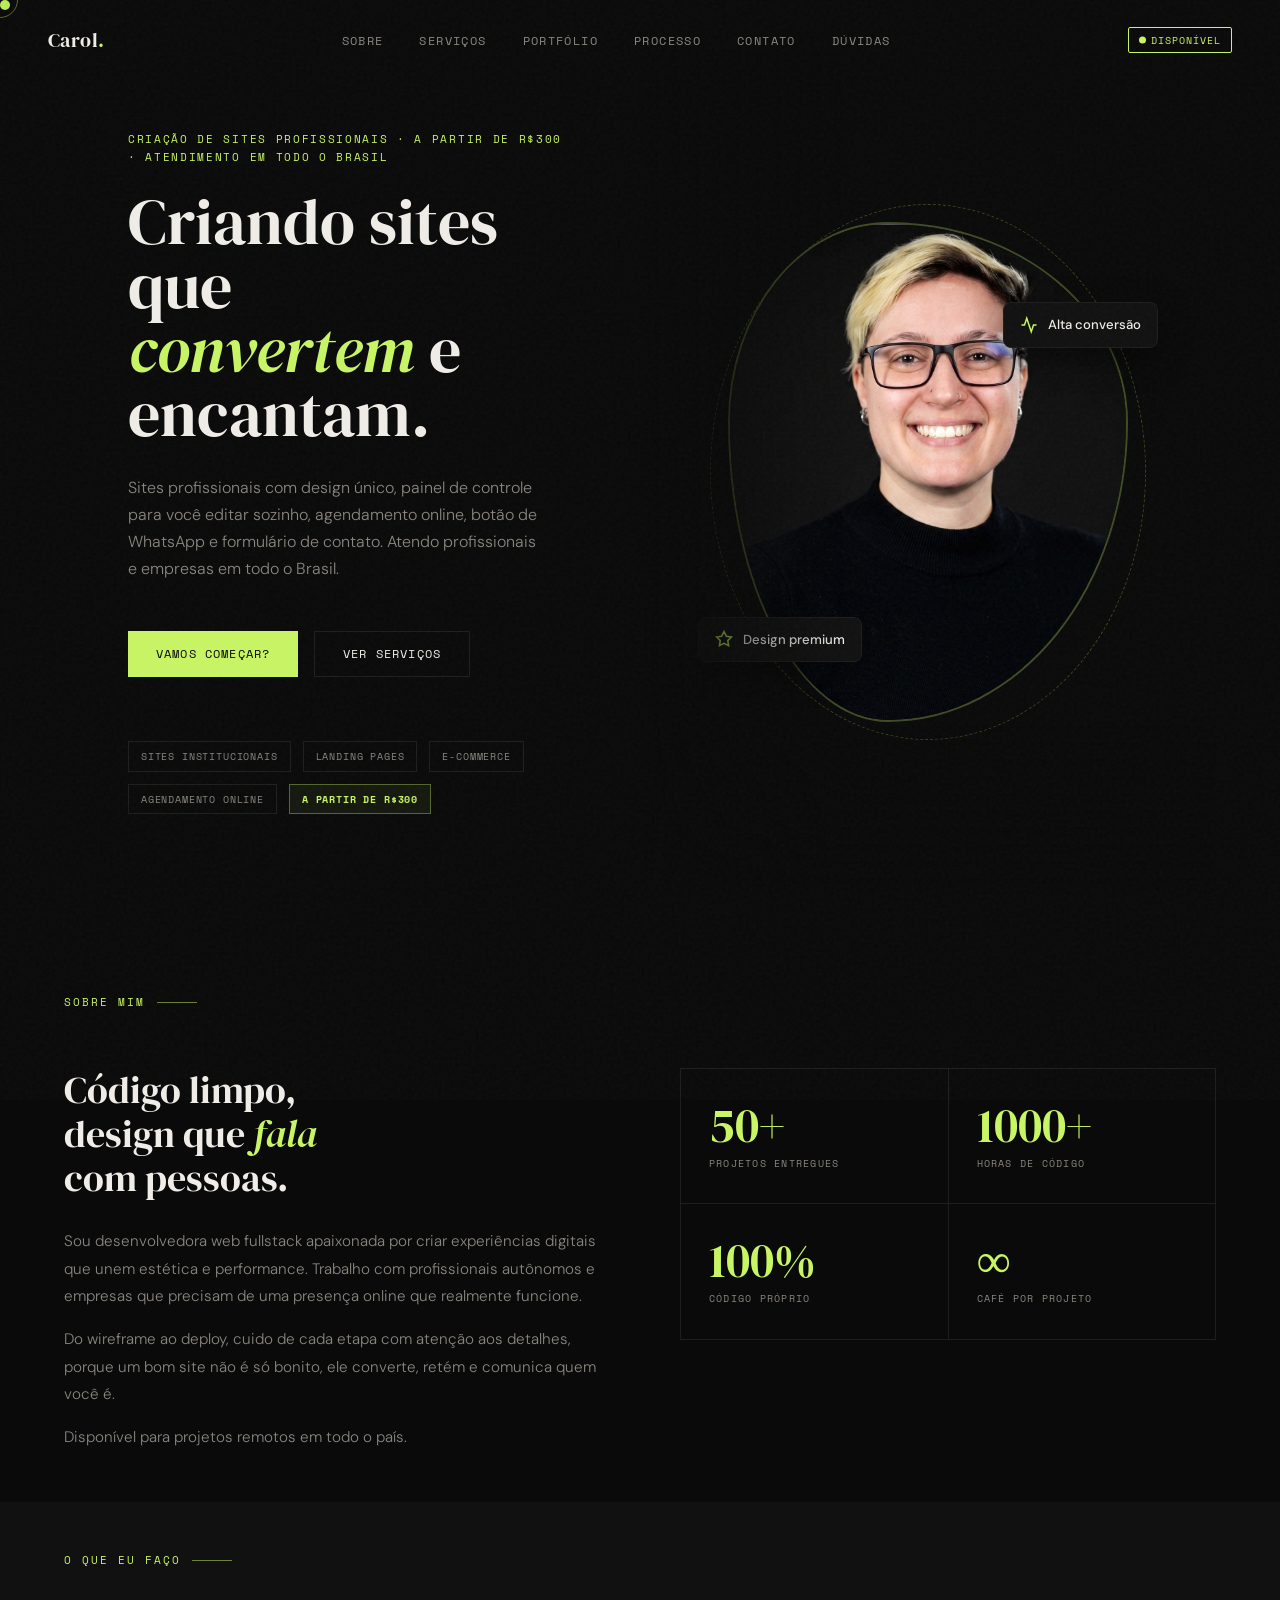
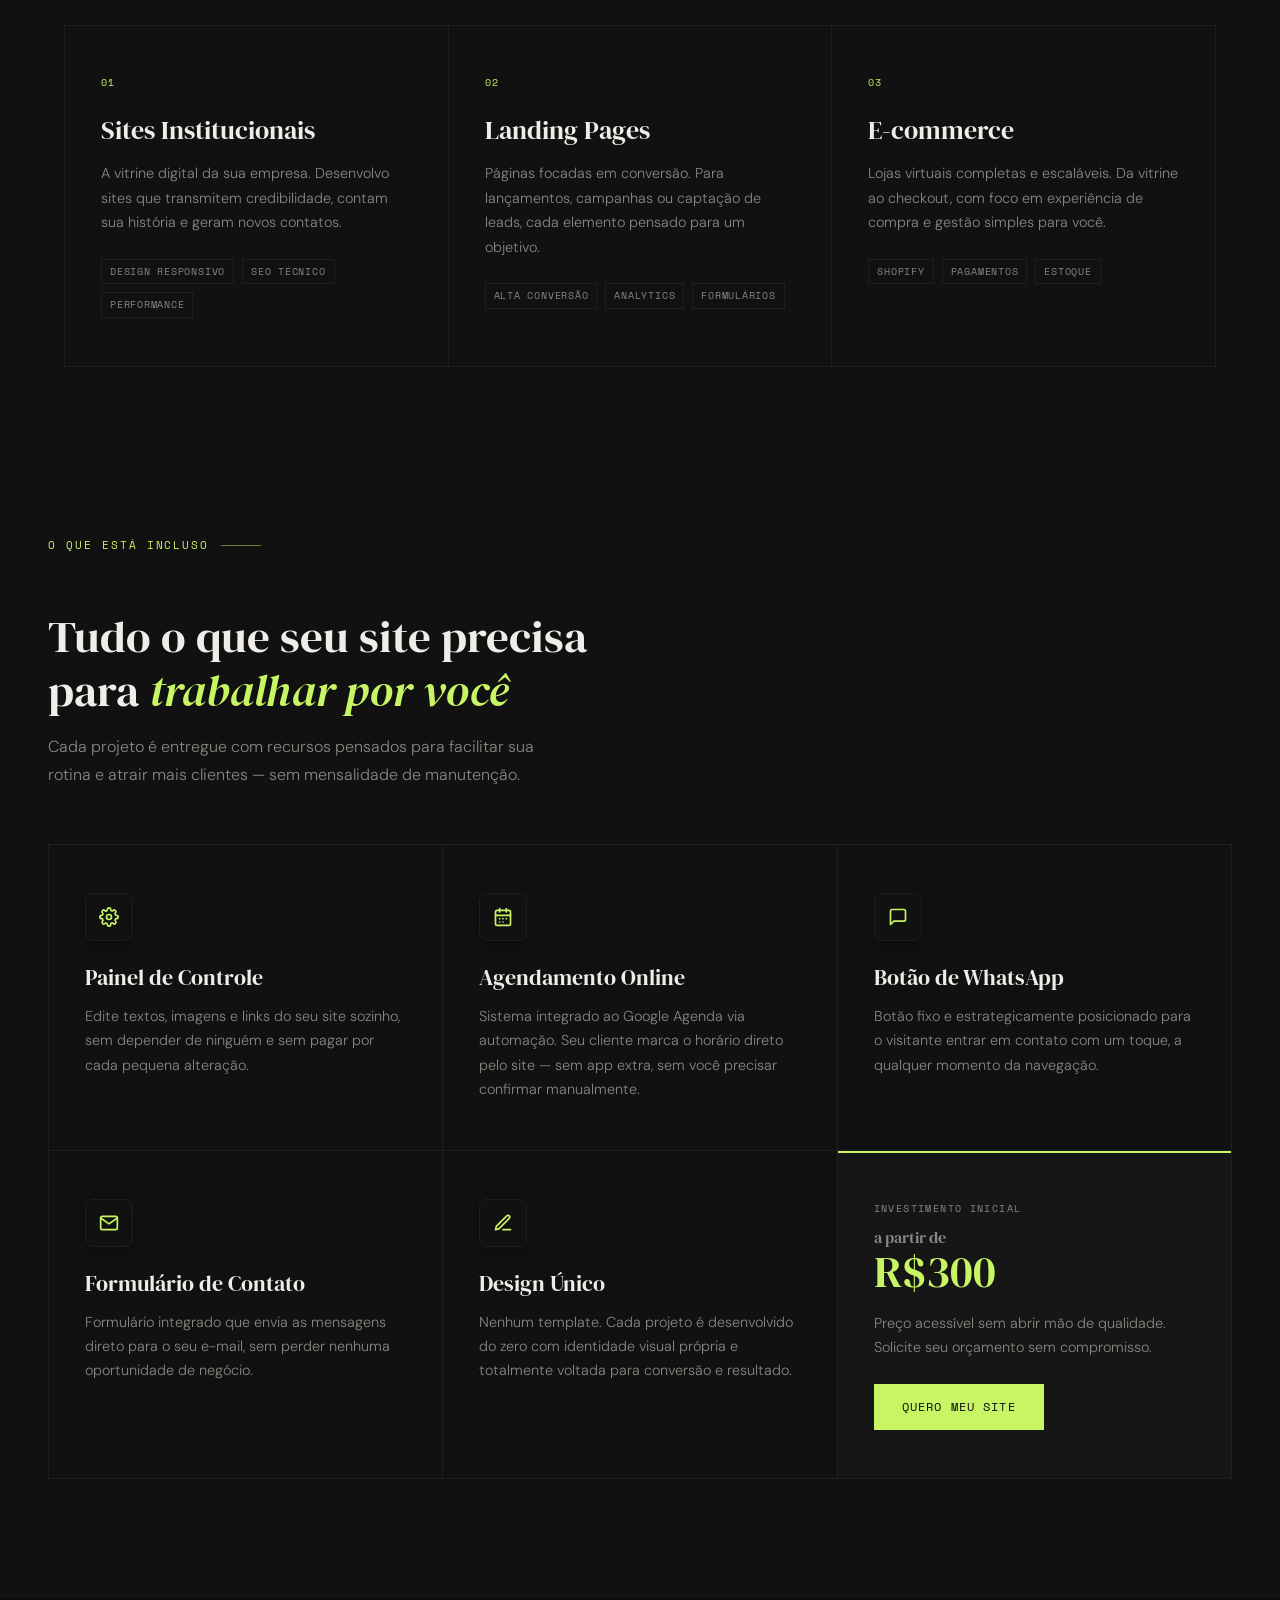
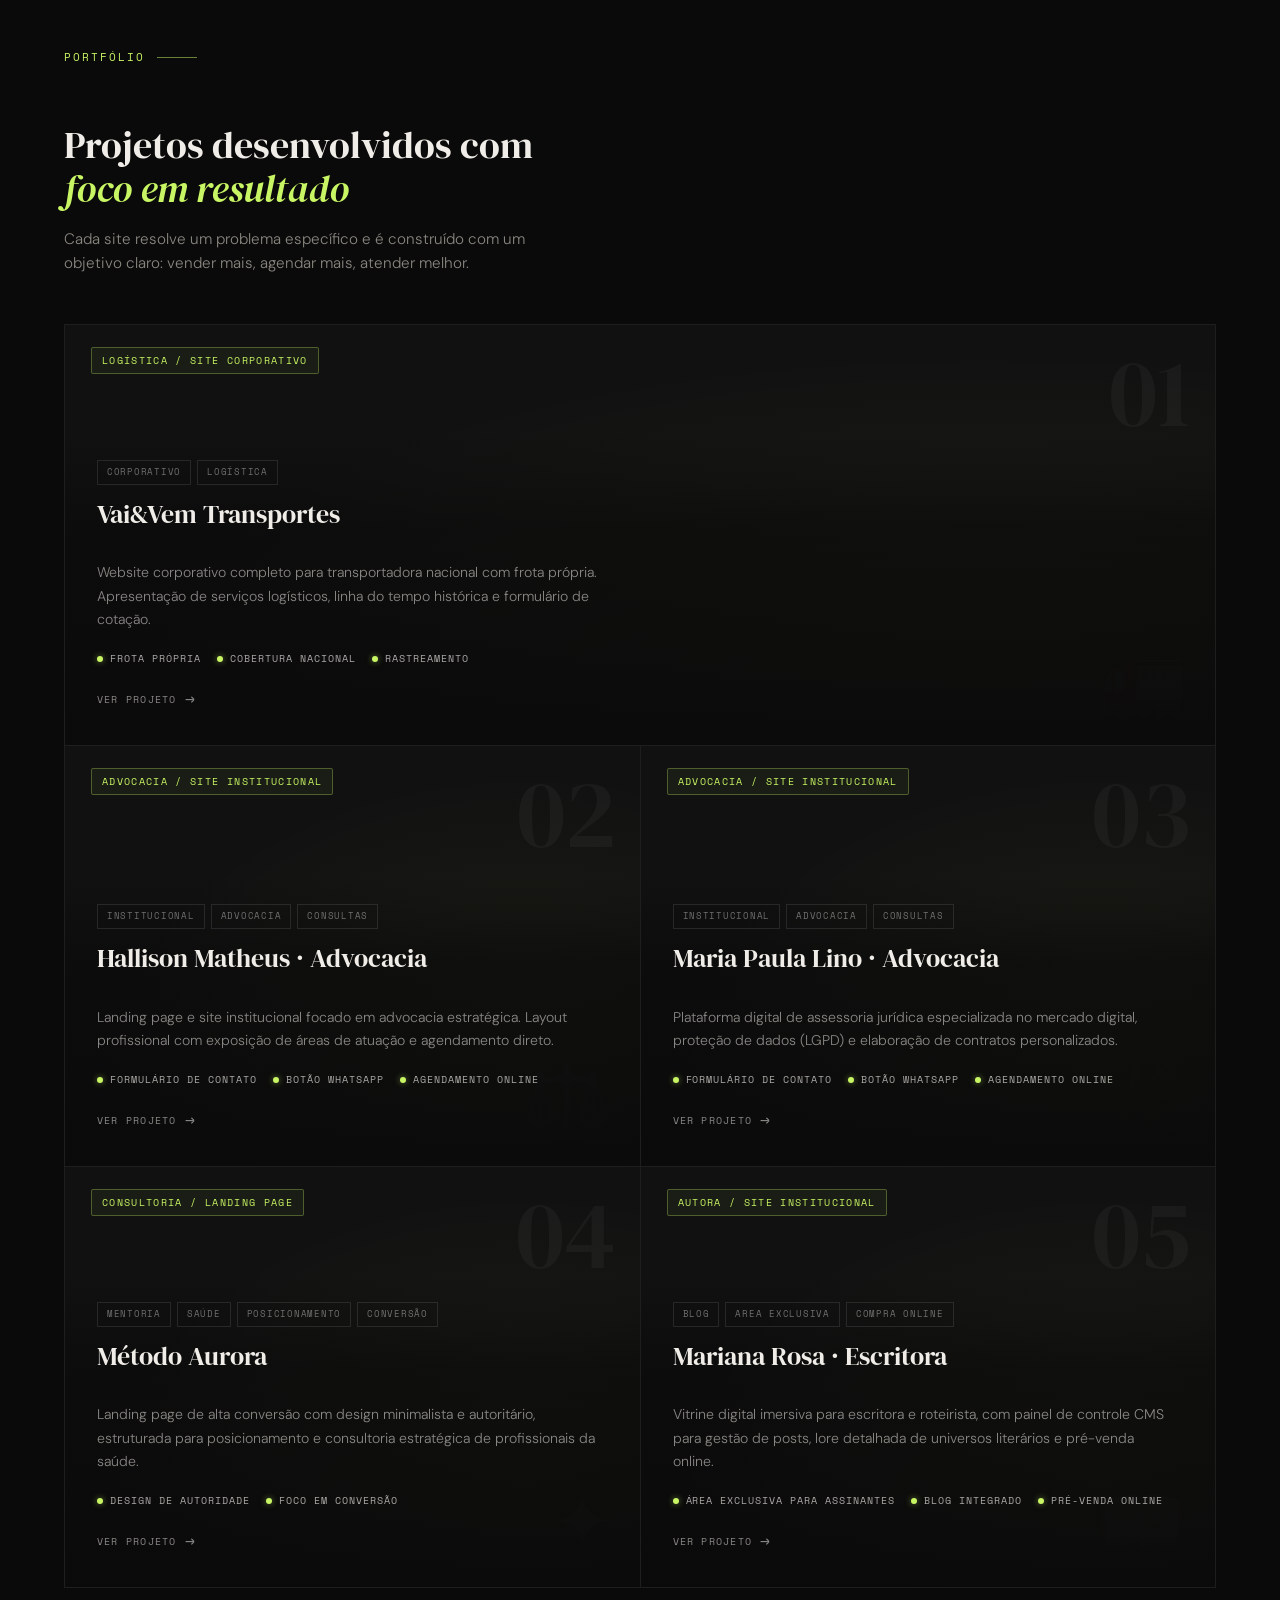
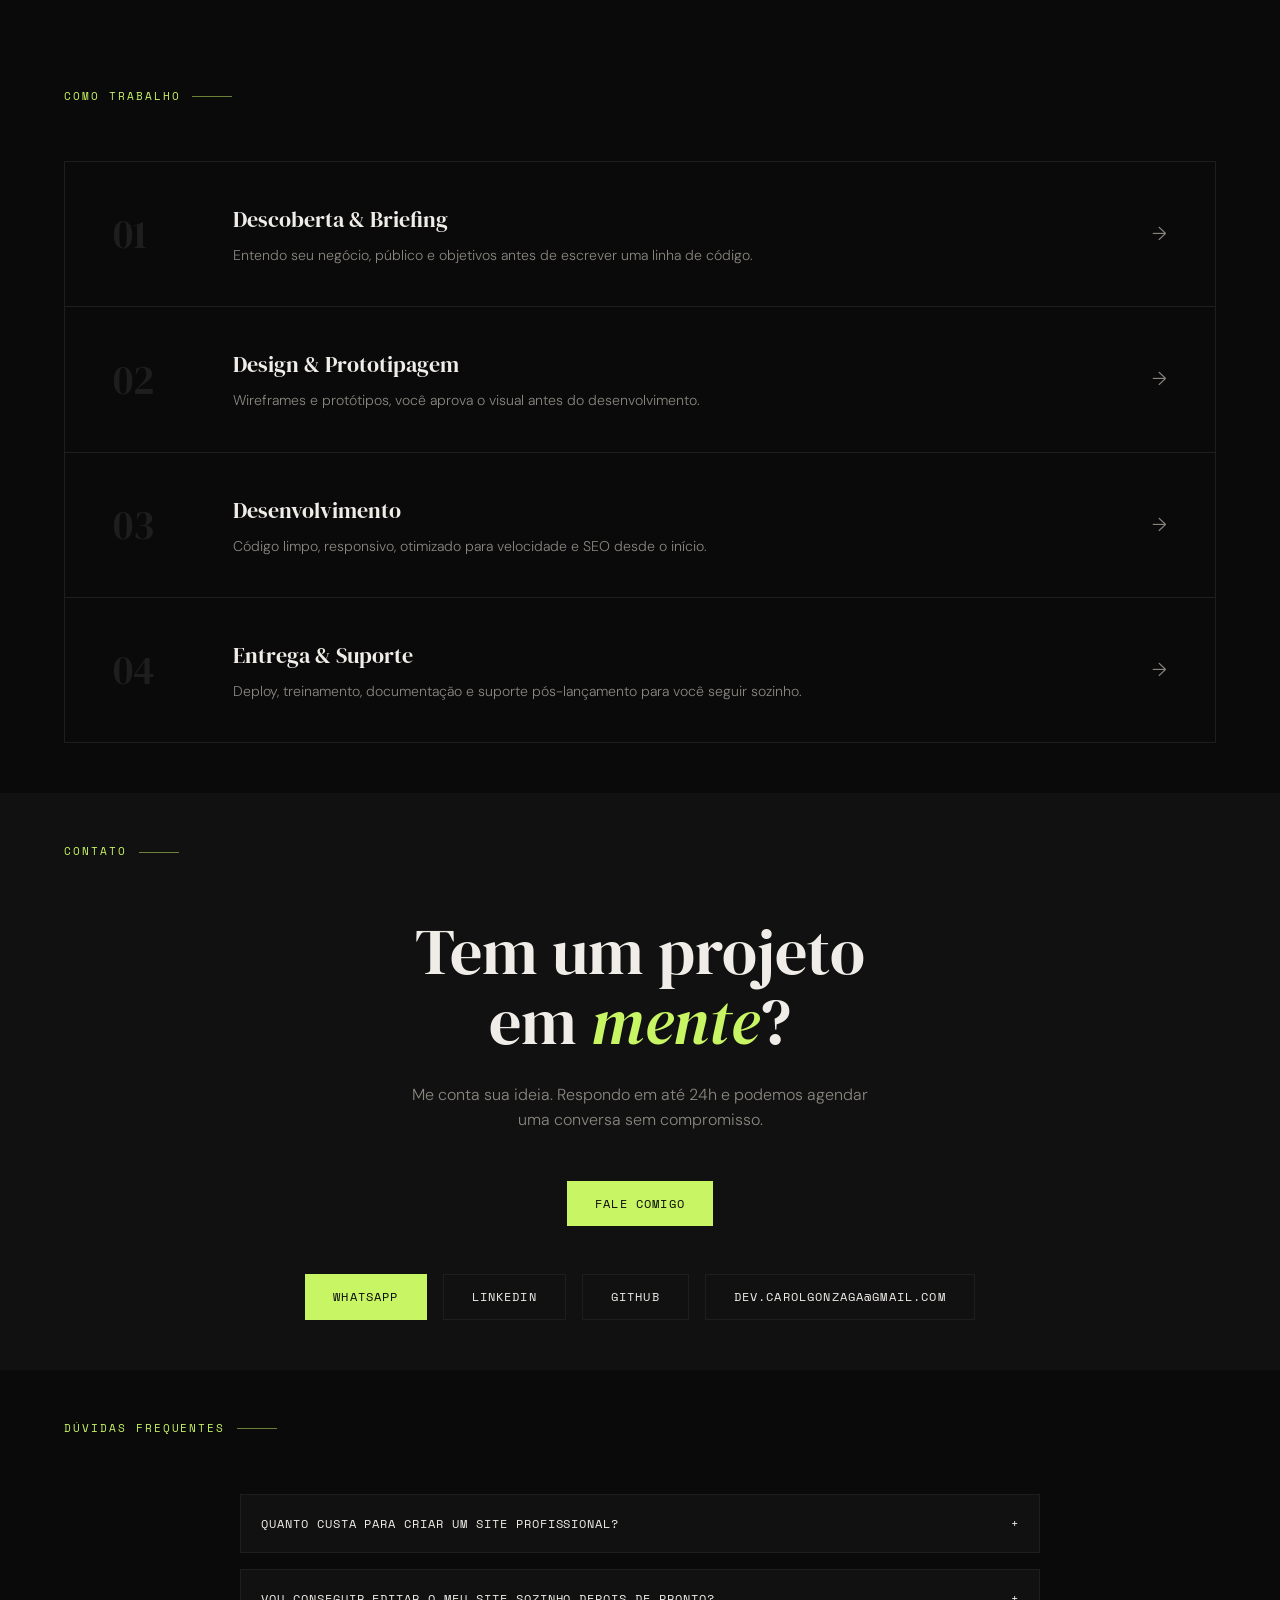
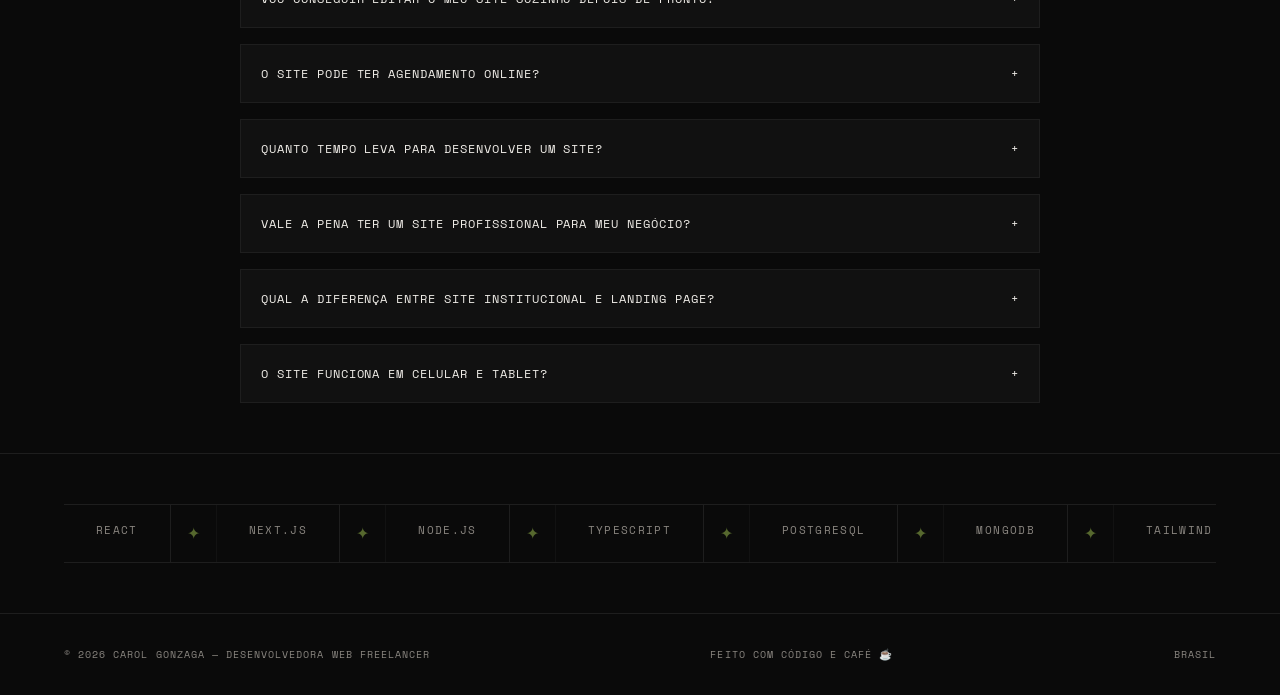
==== commit 6aa4caf8: "feat: atualiza categorias e features dos cards de portfolio" ====
--- a/index.html
+++ b/index.html
@@ -419,10 +419,13 @@
             <p class="port-desc">Landing page e site institucional focado em advocacia estratégica. Layout profissional com exposição de áreas de atuação e agendamento direto.</p>
             <div class="pf-features">
               <span class="pf-feature">
-                <span class="pf-feature-dot pf-dot-saude"></span>Segurança Jurídica
-              </span>
-              <span class="pf-feature">
-                <span class="pf-feature-dot pf-dot-saude"></span>Agendamento WhatsApp
+                <span class="pf-feature-dot pf-dot-saude"></span>Formulário de Contato
+              </span>
+              <span class="pf-feature">
+                <span class="pf-feature-dot pf-dot-saude"></span>Botão WhatsApp
+              </span>
+              <span class="pf-feature">
+                <span class="pf-feature-dot pf-dot-saude"></span>Agendamento Online
               </span>
             </div>
             <a href="https://www.hallisonmatheusadvocacia.com.br/" target="_blank" class="pf-cta-link">
@@ -436,7 +439,7 @@
           <div class="pf-bg-glow pf-glow-saude"></div>
           <div class="pf-accent-bar"></div>
           <div class="pf-big-num">03</div>
-          <span class="pf-cat-tag pf-tag-saude">Direito Digital / Corporativo</span>
+          <span class="pf-cat-tag pf-tag-saude">Advocacia / Site Institucional</span>
           <span class="pf-deco-icon">🌿</span>
 
           <div class="pf-overlay-always">
@@ -449,10 +452,13 @@
             <p class="port-desc">Plataforma digital de assessoria jurídica especializada no mercado digital, proteção de dados (LGPD) e elaboração de contratos personalizados.</p>
             <div class="pf-features">
               <span class="pf-feature">
-                <span class="pf-feature-dot pf-dot-saude"></span>Contratos Digitais
-              </span>
-              <span class="pf-feature">
-                <span class="pf-feature-dot pf-dot-saude"></span>Adequação LGPD
+                <span class="pf-feature-dot pf-dot-saude"></span>Formulário de Contato
+              </span>
+              <span class="pf-feature">
+                <span class="pf-feature-dot pf-dot-saude"></span>Botão WhatsApp
+              </span>
+              <span class="pf-feature">
+                <span class="pf-feature-dot pf-dot-saude"></span>Agendamento Online
               </span>
             </div>
             <a href="https://mariapaulalino.com.br/" target="_blank" class="pf-cta-link">
@@ -497,7 +503,7 @@
           <div class="pf-bg-glow pf-glow-saude"></div>
           <div class="pf-accent-bar"></div>
           <div class="pf-big-num">05</div>
-          <span class="pf-cat-tag pf-tag-saude">Site Institucional / Autor</span>
+          <span class="pf-cat-tag pf-tag-saude">Autora / Site Institucional</span>
           <span class="pf-deco-icon">📖</span>
 
           <div class="pf-overlay-always">
@@ -510,7 +516,7 @@
             <p class="port-desc">Vitrine digital imersiva para escritora e roteirista, com painel de controle CMS para gestão de posts, lore detalhada de universos literários e pré-venda online.</p>
             <div class="pf-features">
               <span class="pf-feature">
-                <span class="pf-feature-dot pf-dot-saude"></span>Painel de controle CMS
+                <span class="pf-feature-dot pf-dot-saude"></span>Área exclusiva para Assinantes
               </span>
               <span class="pf-feature">
                 <span class="pf-feature-dot pf-dot-saude"></span>Blog integrado
--- a/css/style.css
+++ b/css/style.css
@@ -1601,24 +1601,38 @@
 }
 
 /* Responsive incluso */
+@media (max-width: 1024px) {
+  .incluso-grid { grid-template-columns: repeat(2, 1fr); }
+}
 @media (max-width: 900px) {
   #incluso { padding: 80px 24px; }
   .incluso-grid { grid-template-columns: 1fr; }
   .incluso-header { text-align: center; }
   .incluso-sub { margin: 0 auto; }
-}
+  .incluso-card--price {
+    align-items: center !important;
+    text-align: center !important;
+  }
+  .incluso-card--price .btn-primary {
+    margin-left: auto !important;
+    margin-right: auto !important;
+  }
+}
+
+/* Responsive portfolio pf-* */
 @media (max-width: 1024px) {
-  .incluso-grid { grid-template-columns: repeat(2, 1fr); }
-}
-
-/* Responsive portfolio pf-* */
+  .portfolio-grid { grid-template-columns: 1fr 1fr; }
+}
 @media (max-width: 900px) {
   .portfolio-grid { grid-template-columns: 1fr !important; }
-  .portfolio-item { grid-column: span 1 !important; min-height: 280px !important; }
+  .portfolio-item { grid-column: span 1 !important; min-height: 400px !important; }
+  .pf-cat-tag { top: 16px !important; left: 24px !important; }
   .pf-big-num { font-size: 64px !important; }
   .pf-deco-icon { font-size: 48px !important; }
-  .pf-overlay-always { padding: 24px !important; }
-}
-@media (max-width: 1024px) {
-  .portfolio-grid { grid-template-columns: 1fr 1fr; }
-}
+  .pf-overlay-always {
+    padding: 56px 24px 24px !important;
+    height: 100% !important;
+  }
+}
+
+
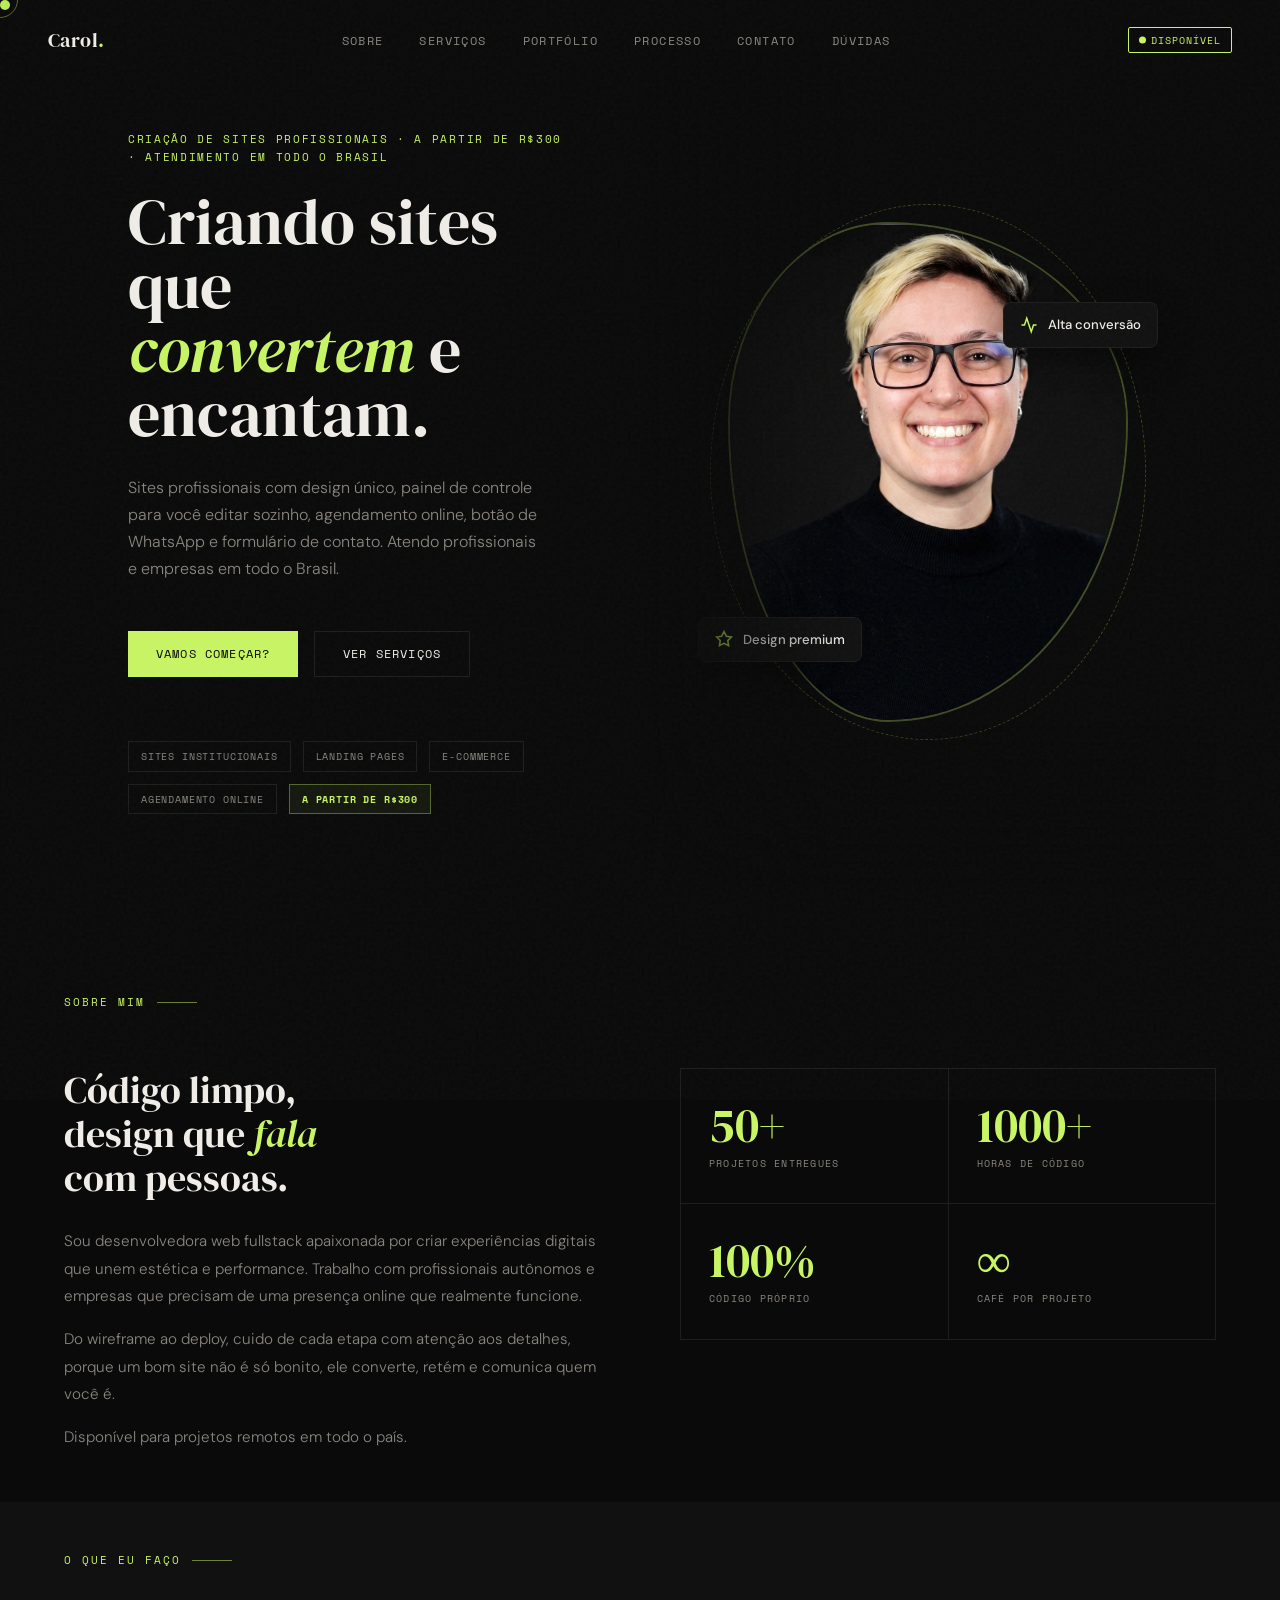
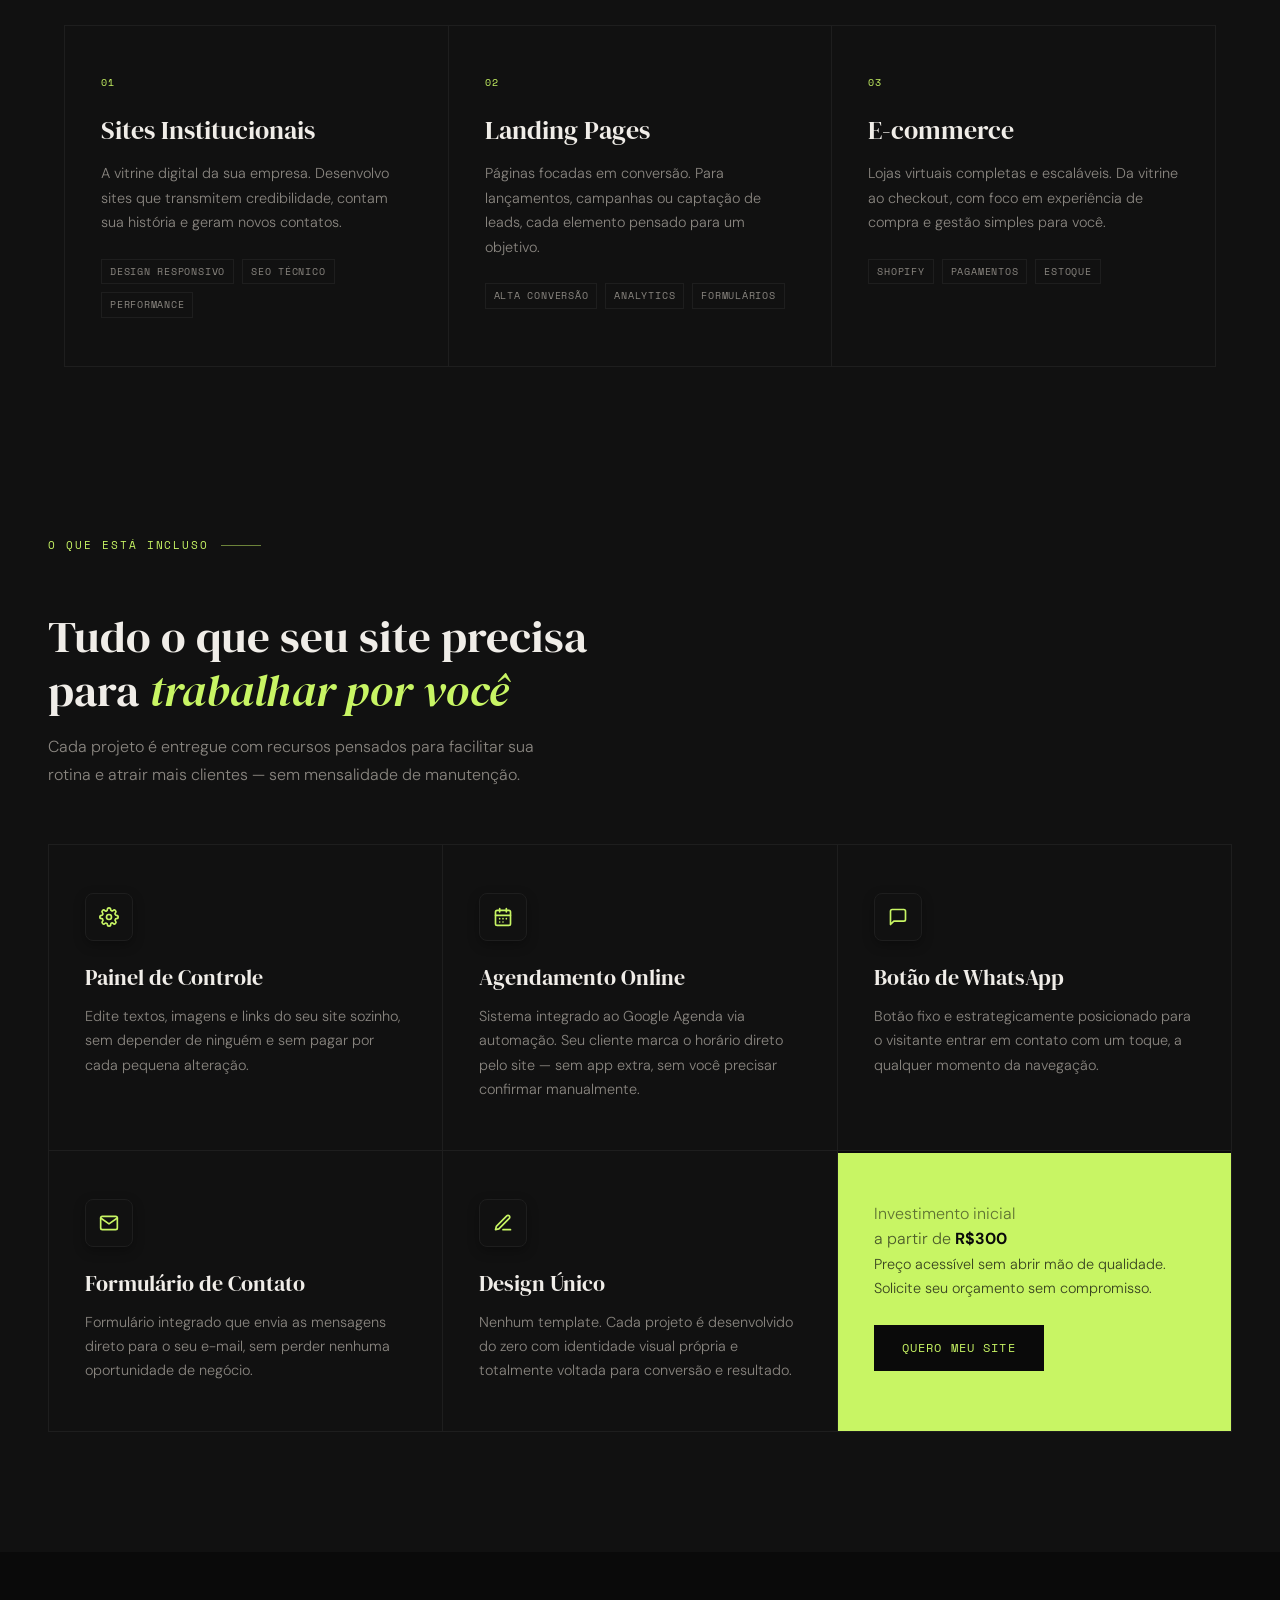
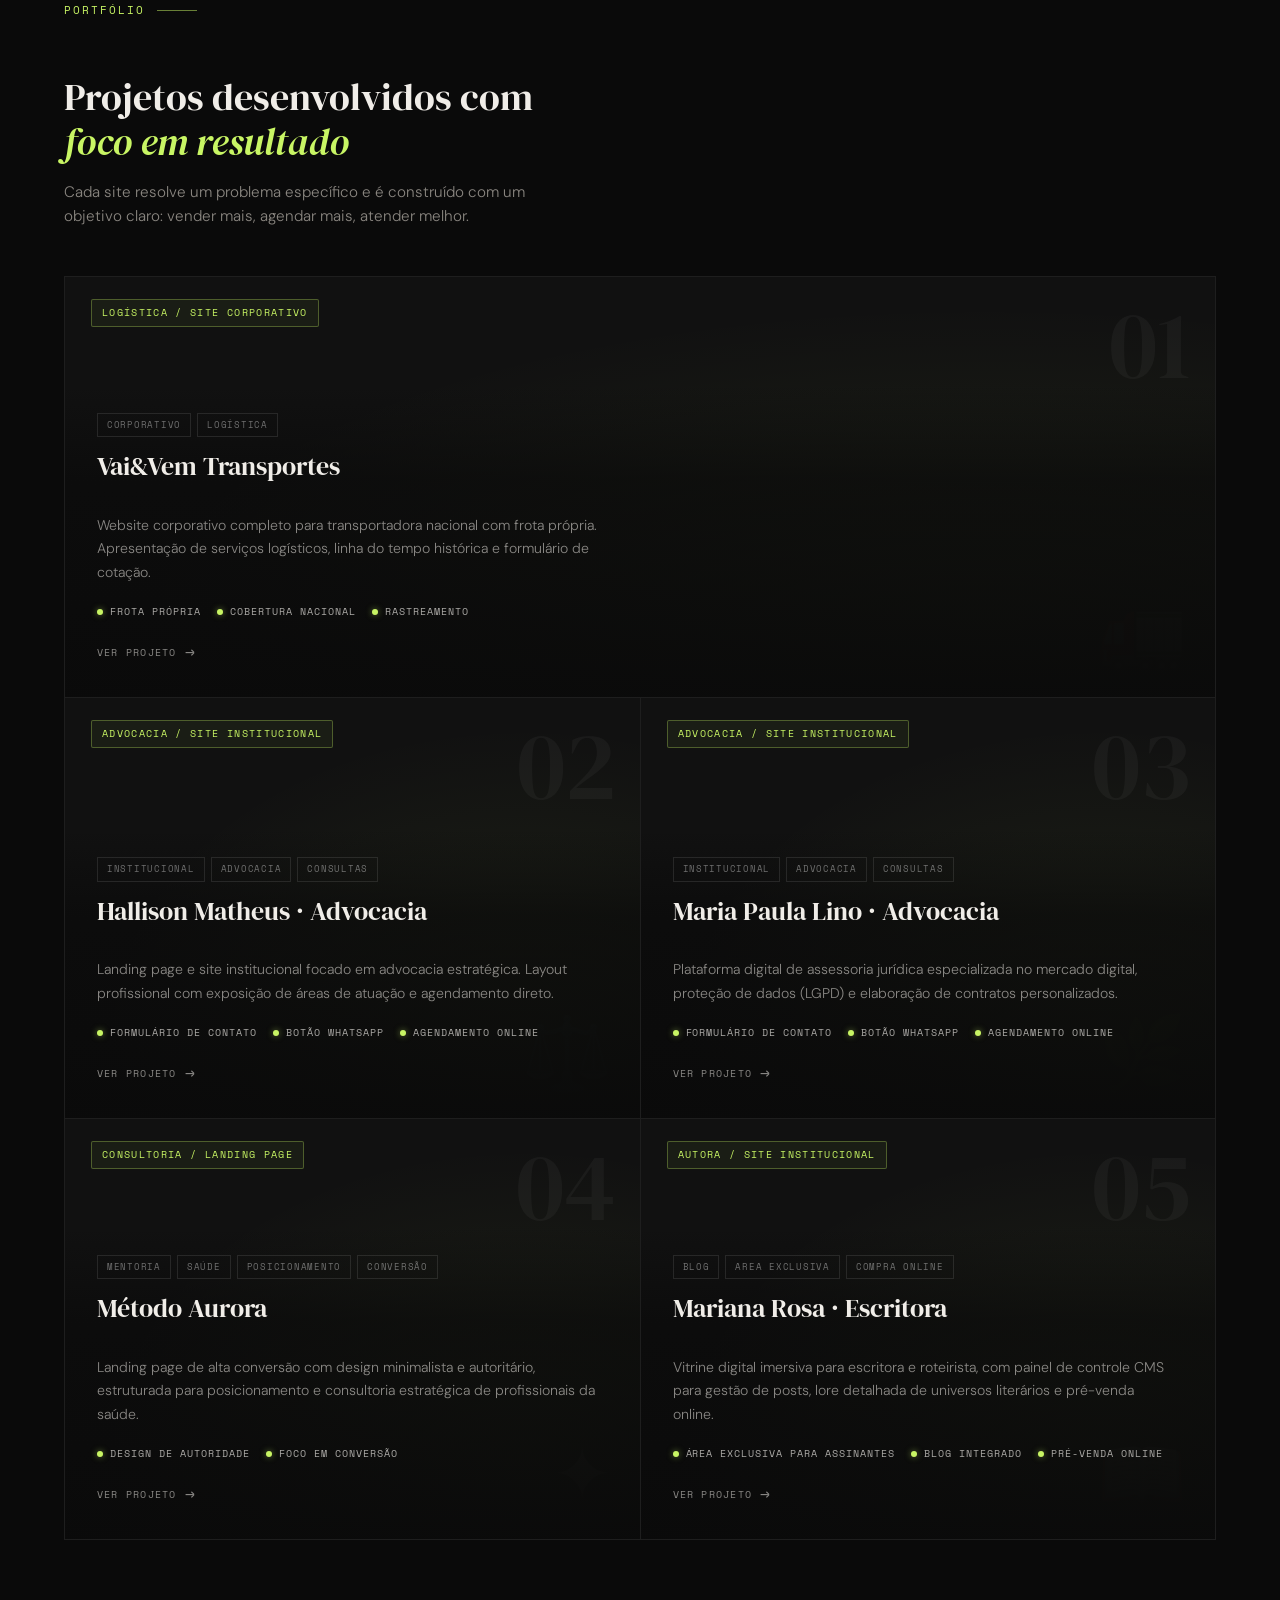
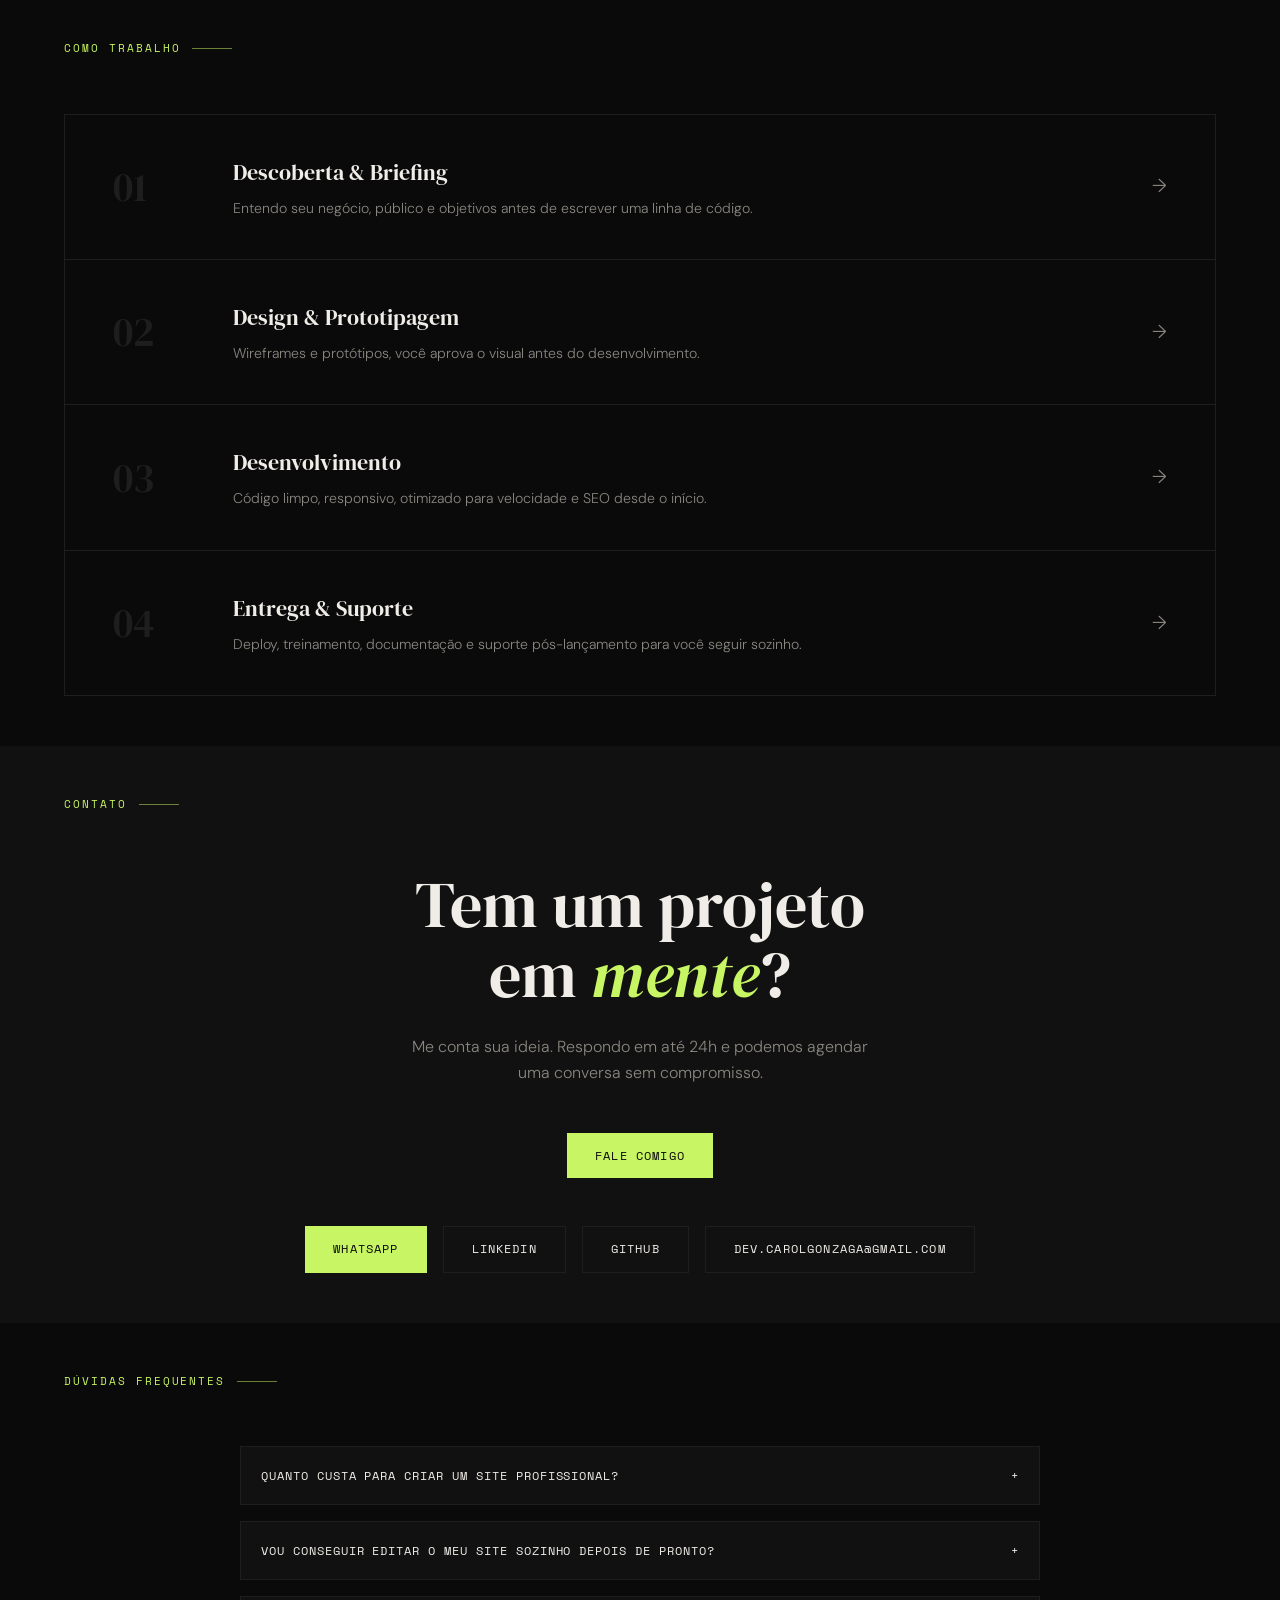
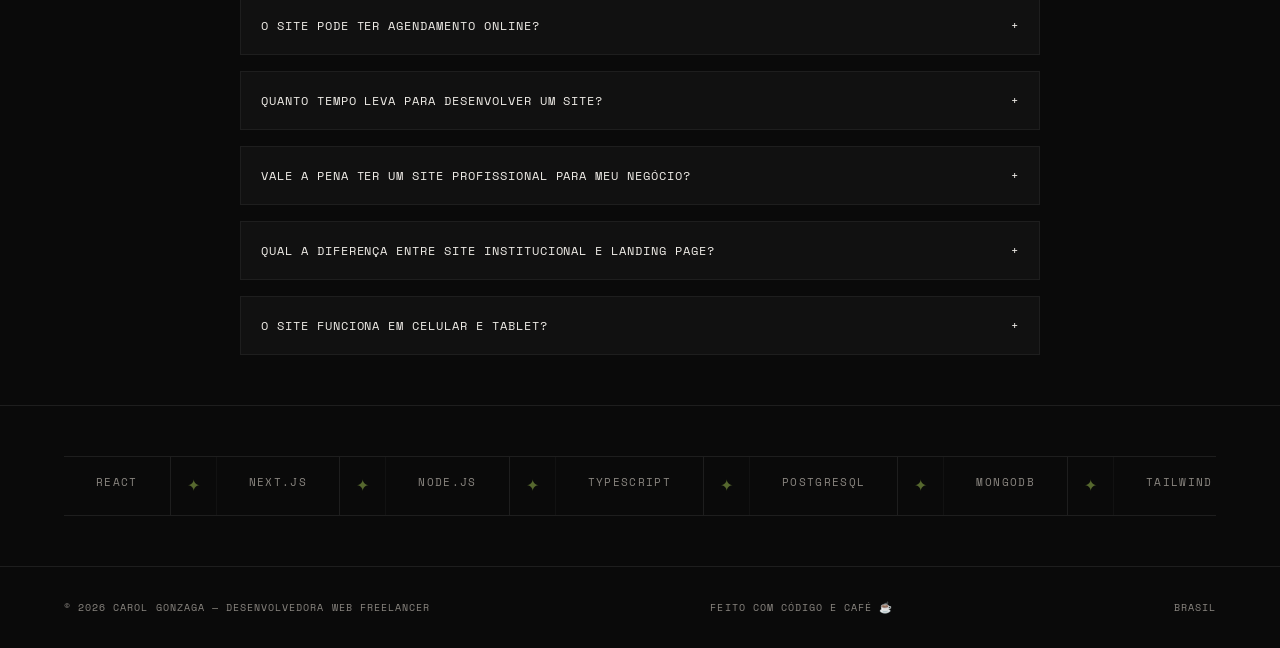
==== commit 188cb2c5: "feat: destaca card de preco invertendo as cores (fundo verde, botao preto)" ====
--- a/index.html
+++ b/index.html
@@ -349,7 +349,7 @@
             <strong>R$300</strong>
           </div>
           <p class="incluso-desc">Preço acessível sem abrir mão de qualidade. Solicite seu orçamento sem compromisso.</p>
-          <a href="/briefing.html" class="btn-primary" style="display:inline-block;margin-top:24px;border:none;font-family:var(--mono);font-size:0.72rem;letter-spacing:0.1em;text-transform:uppercase;padding:14px 28px;cursor:none;">Quero meu site</a>
+          <a href="/briefing.html" class="btn-primary">Quero meu site</a>
         </div>
       </div>
 
--- a/css/style.css
+++ b/css/style.css
@@ -1349,39 +1349,43 @@
   line-height: 1.7;
   margin: 0;
 }
-/* Card de preço — destaque especial */
+/* Card de preço — destaque especial com cores invertidas */
 .incluso-card--price {
-  background: #161616;
-  border-top: 2px solid var(--accent);
+  background: var(--accent);
+  color: #0a0a0a;
+  border-top: 2px solid #0a0a0a;
   display: flex;
   flex-direction: column;
   align-items: flex-start;
+  transition: background 0.3s, transform 0.3s;
 }
 .incluso-card--price::before {
   display: none;
 }
-.incluso-price-label {
-  font-family: var(--mono);
-  font-size: 0.62rem;
-  letter-spacing: 0.14em;
-  text-transform: uppercase;
-  color: var(--muted);
-  margin-bottom: 8px;
-}
-.incluso-price {
-  font-family: var(--serif);
-  font-size: 1rem;
-  margin-bottom: 4px;
-  color: var(--muted);
-}
-.incluso-price strong {
-  font-family: var(--serif);
-  font-size: 2.8rem;
-  font-weight: 400;
-  color: var(--accent);
-  display: block;
-  line-height: 1;
+.incluso-card--price:hover {
+  background: #d4ff6e;
+}
+.incluso-card--price .incluso-price-label {
+  color: rgba(10, 10, 10, 0.55);
+}
+.incluso-card--price .incluso-price {
+  color: rgba(10, 10, 10, 0.65);
+}
+.incluso-card--price .incluso-price strong {
+  color: #0a0a0a;
   margin-bottom: 12px;
+}
+.incluso-card--price .incluso-desc {
+  color: rgba(10, 10, 10, 0.75);
+}
+.incluso-card--price .btn-primary {
+  background: #0a0a0a;
+  color: var(--accent);
+  margin-top: 24px;
+}
+.incluso-card--price .btn-primary:hover {
+  background: #222222;
+  color: #ffffff;
 }
 
 /* =========================================
